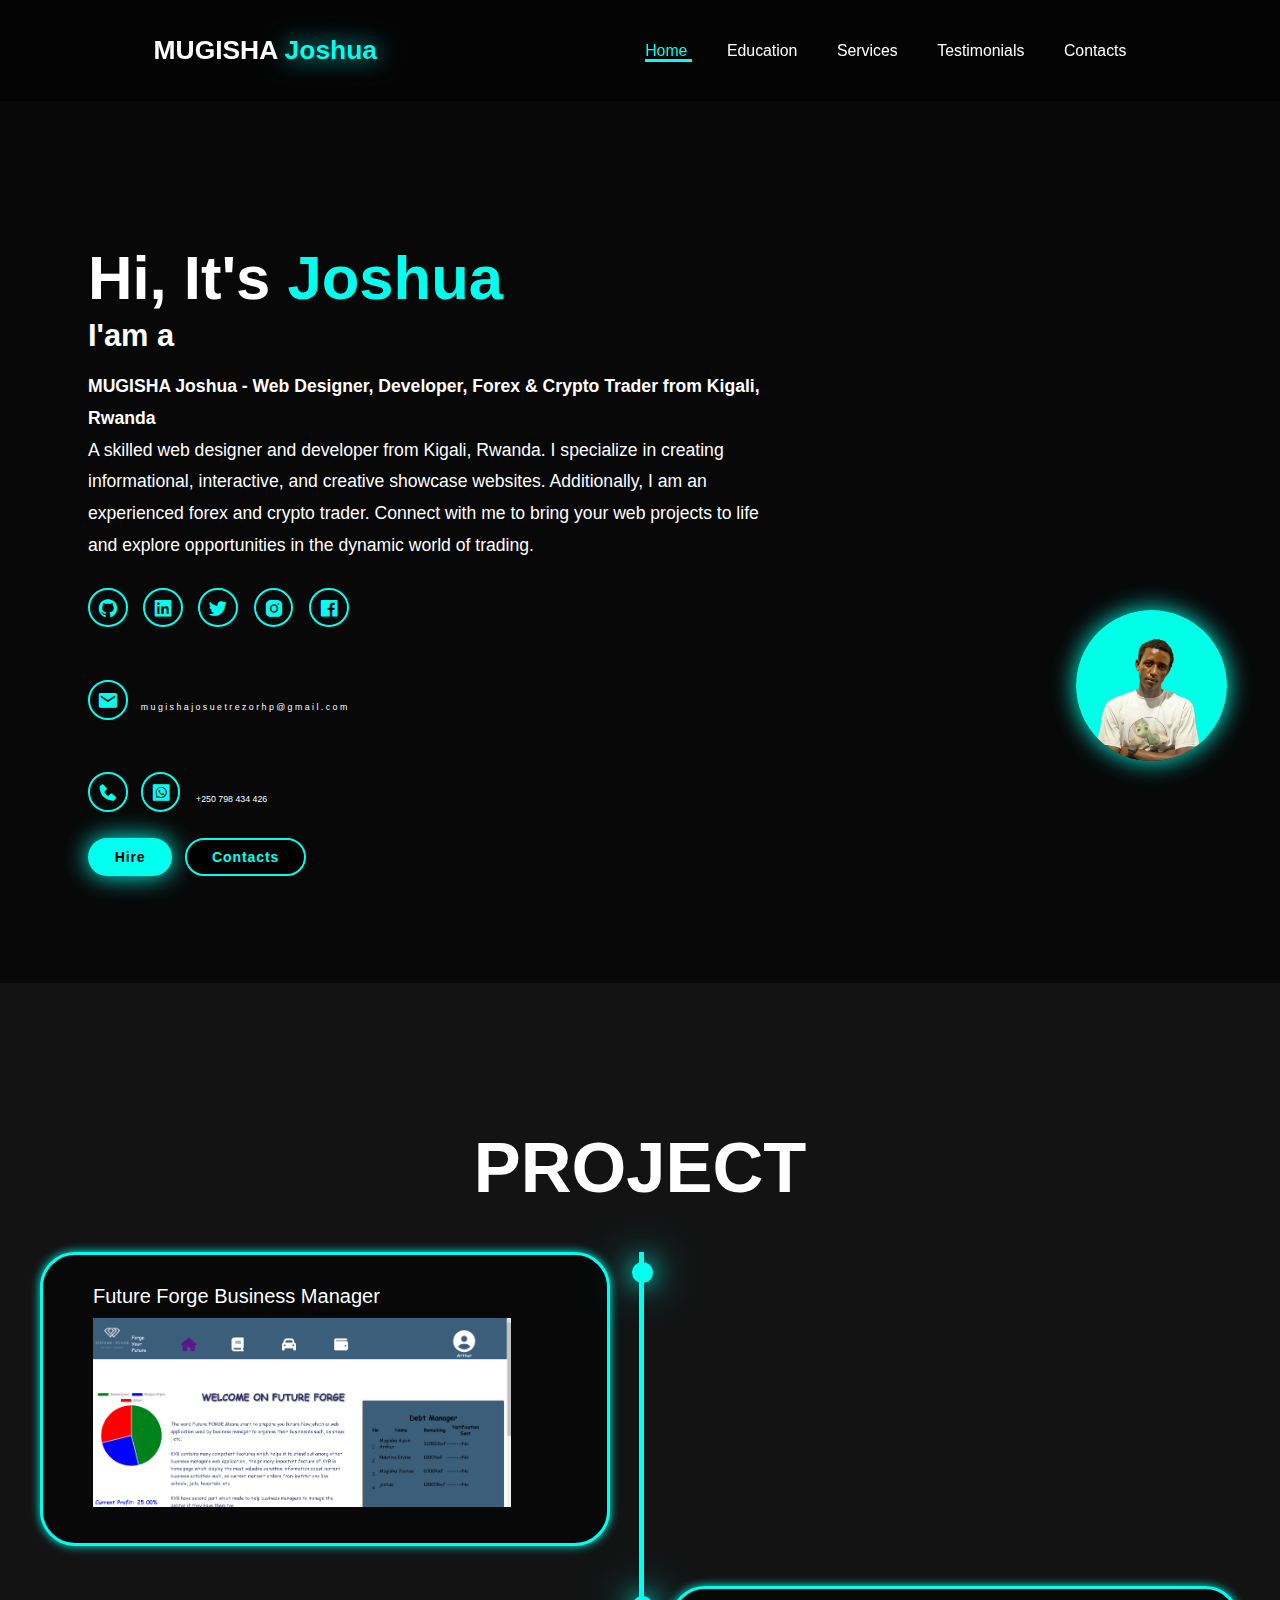
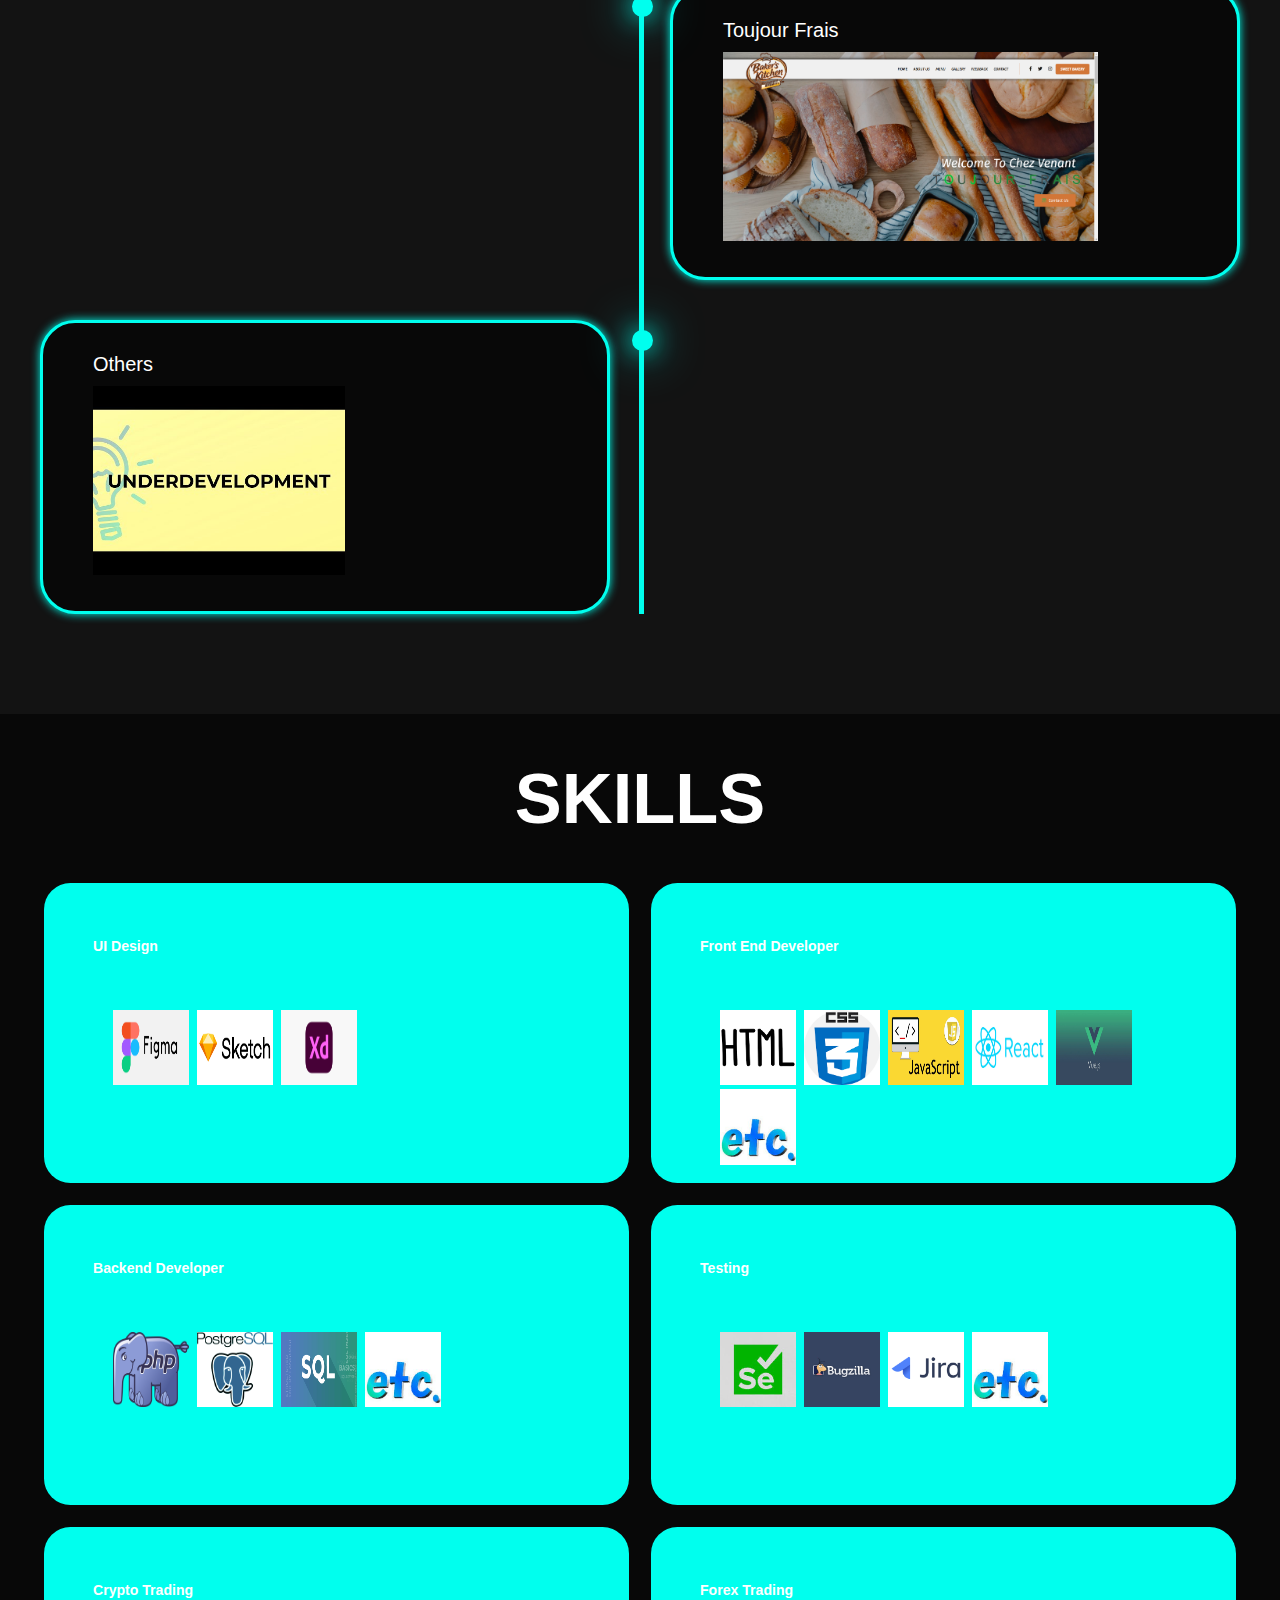
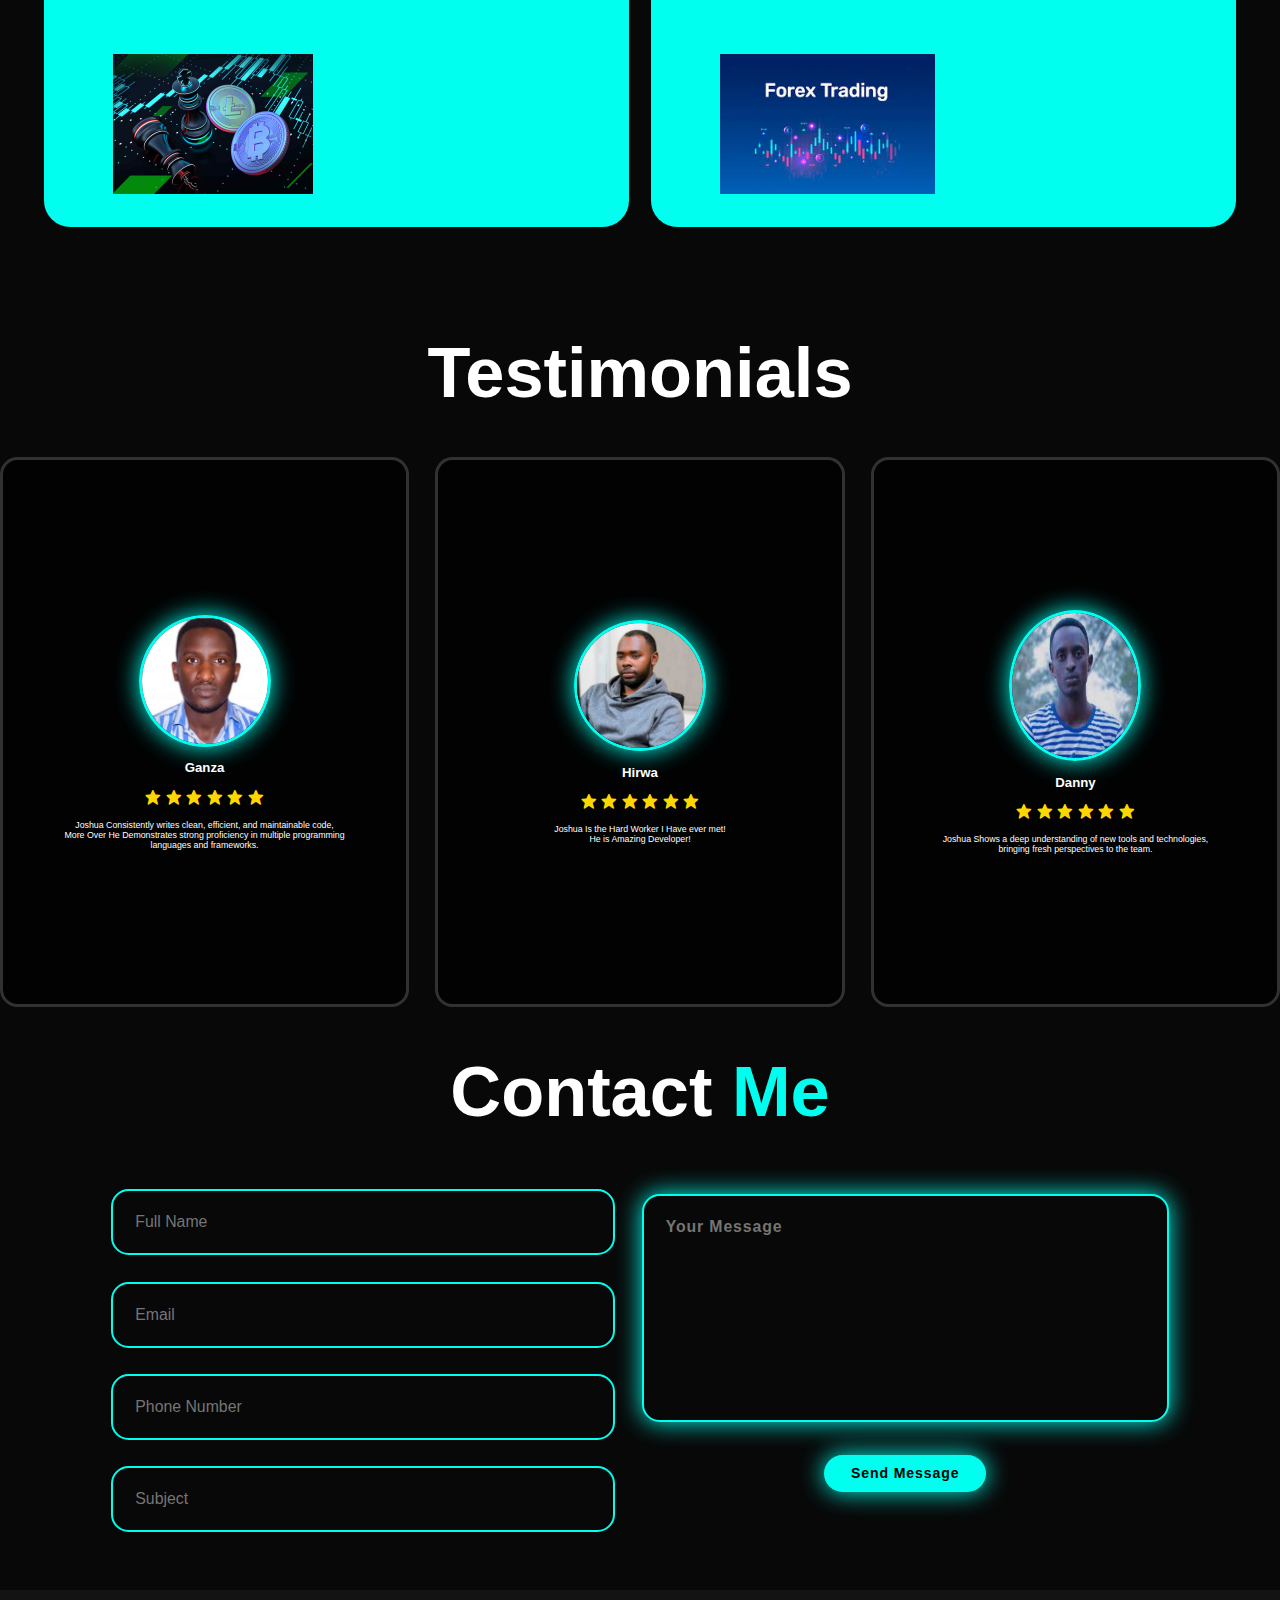
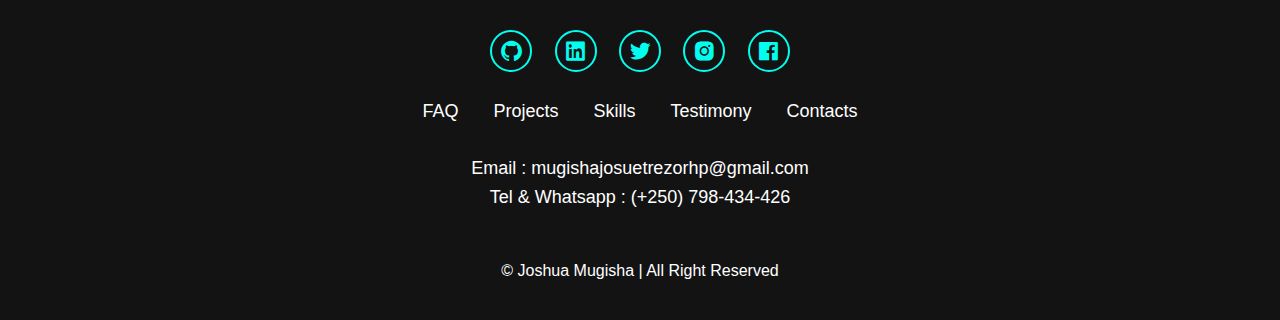
==== index.html @ e156c344 "i have made it to be searched by SEO first" ====
<!DOCTYPE html>
<html lang="en">
  <head>
    <meta charset="UTF-8">
    <meta name="viewport" content="width=device-width, initial-scale=1.0">
    <meta name="description" content="Portfolio of Mugisha Joshua, a web developer specializing in creating dynamic and beautiful web pages.">
    <meta name="keywords" content="Mugisha Joshua, web developer, portfolio, developer portfolio">
    <meta name="author" content="Mugisha Joshua">
    <title>MUGISHA Joshua</title>
    <link rel="icon" type="image/png" href="assets/img/fav.png">
    <link rel="stylesheet" href="assets/css/style.css" />
    <link
      href="https://unpkg.com/boxicons@2.1.4/css/boxicons.min.css"
      rel="stylesheet"
    />
  </head>
  <body>
    <header class="header">
      <a href="#home" class="logo">
        MUGISHA
        <span>Joshua</span>

        
      </a>

      <nav class="navbar">
        <a href="#home" class="active"> Home </a>
        <a href="#education"> Education </a>
        <a href="#services"> Services </a>
        <a href="#testimonials"> Testimonials </a>
        <a href="#contacts"> Contacts </a>
        
      </nav>
      <i class="bx bx-menu" id="menu-icon"></i>
    </header>

    <section class="home" id="home">
      <div class="home-content">
        <h1>Hi, It's <span>Joshua</span></h1>
        <h3 class="text-animation">I'am a <span></span></h3>
        <p>
         <b>MUGISHA Joshua - Web Designer, Developer, Forex & Crypto Trader from Kigali, Rwanda</b> <br>

A skilled web designer and developer from Kigali, Rwanda. I specialize in creating informational, interactive, and creative showcase websites. Additionally, I am an experienced forex and crypto trader. Connect with me to bring your web projects to life and explore opportunities in the dynamic world of trading.
        </p>

        <div class="social-icons">
          <a href="https://github.com/mugishajosue3" target="_blank"><i class='bx bxl-github' ></i></a>
          <a href="https://www.linkedin.com/in/mugisha-joshua-1b2808285/" target="_blank"><i class='bx bxl-linkedin-square' ></i></a>
          <a href="https://twitter.com/MuJoshuaMJ" target="_blank"><i class='bx bxl-twitter'></i></a>
          <a href="https://www.instagram.com/mugishajoshua63/" target="_blank"><i class='bx bxl-instagram-alt'></i></a>
          <a href="https://web.facebook.com/mugisha.josuetrezor/" target="_blank"><i class="bx bxl-facebook-square"></i></a><br>
          <a href="#"><i class='bx bxs-envelope' ></i></a>m u g i s h a j o s u e t r e z o r h p @ g m a i l . c o m   <br>
          <a href="#"><i class='bx bxs-phone'></i></a><a href="#"><i class='bx bxl-whatsapp-square' ></i></a> +250 798 434 426


        </div>

        <div class="btn-group">
          <a href="#" class="btn"> Hire </a>
          <a href="#contact" class="btn">Contacts</a>
        </div>
      </div>

      <div class="home-img" >
        <img src="assets/img/1.jpg" alt="" id="pic" />
      </div>
    </section>

    <section class="education" id="education">
      <h2 class="heading">PROJECT</h2>
      <div class="timeline-items">
        <div class="timeline-item">
          <div class="timeline-dot"></div>
          <div class="timeline-content">
            <h3>Future Forge Business Manager</h3>
            <p>
              <img src="assets/img/project.png" alt="my project" style="height: 5cm; width: auto;" class="proje">
            </p>
          </div>
        </div>

        <div class="timeline-item">
          <div class="timeline-dot"></div>
          <div class="timeline-content">
            <h3>Toujour Frais</h3>
            <p>
              <img src="assets/img/touj.png" alt="frais"  style="height: 5cm; width: auto;" class="proje">
            </p>
          </div>
        </div>
        <div class="timeline-item">
          <div class="timeline-dot"></div>
          <div class="timeline-content">
            <h3>Others</h3>
            <p>
              <img src="assets/img/dvpt.jpg" alt="others"  style="height: 5cm; width: auto;">
            </p>
          </div>
        </div>
      </div>
    </section>

    <section class="sevices" id="services">
      <h2 class="heading">SKILLS</h2>

      <div class="services-container">
        <div class="service-box">
          <div class="service-info">
            <h4>UI Design</h4>
            <p>
              <div class="login-box">
      <form>
        <a href="#">
          <span></span>
          <span></span>
          <span></span>
          <span></span>
          <img src="assets/img/figma.png" style="width: 2cm; height: 2cm;" >
          <img src="assets/img/sketch.jpg" style="width: 2cm; height: 2cm;" >
          <img src="assets/img/xd.png" style="width: 2cm; height: 2cm;" >
        </a>
      </form>
    </div>
            </p>
          </div>
        </div>
        <div class="service-box">
          <div class="service-info">
            <h4>Front End Developer</h4>
            <p>
              <div class="login-box">
      <form>
        <a href="#">
          <span></span>
          <span></span>
          <span></span>
          <span></span>
          <div class="frontend">
          <img src="assets/img/html2.png" style="width: 2cm; height: 2cm;" >
          <img src="assets/img/css.png" style="width: 2cm; height: 2cm;" >
          <img src="assets/img/js.webp" style="width: 2cm; height: 2cm;" >
          <img src="assets/img/ReactJS.jpg" style="width: 2cm; height: 2cm;" >
          <img src="assets/img/vue.jpg" style="width: 2cm; height: 2cm;" >
          <img src="assets/img/etc.jpg" style="width: 2cm; height: 2cm;" >
        </div>
        </a>
      </form>
    </div>
            </p>
          </div>
        </div>

        <div class="service-box">
          <div class="service-info">
            <h4>Backend Developer</h4>
            <p>
              
              <div class="login-box">
      <form>
        <a href="#">
          <span></span>
          <span></span>
          <span></span>
          <span></span>
          <img src="assets/img/php.png" style="width: 2cm; height: 2cm;" >
          <img src="assets/img/post.png" style="width: 2cm; height: 2cm;" >
          <img src="assets/img/SQL.png" style="width: 2cm; height: 2cm;" >
          <img src="assets/img/etc.jpg" style="width: 2cm; height: 2cm;" >
        </a>
      </form>
    </div>

            </p>
          </div>
        </div>

        <div class="service-box">
          <div class="service-info">
            <h4>Testing</h4>
            <p>
              
              <div class="login-box">
      <form>
        <a href="#">
          <span></span>
          <span></span>
          <span></span>
          <span></span>
          <img src="assets/img/sel.jpg" style="width: 2cm; height: 2cm;" >
          <img src="assets/img/bug.png" style="width: 2cm; height: 2cm;" >
          <img src="assets/img/jira.png" style="width: 2cm; height: 2cm;" >
          <img src="assets/img/etc.jpg" style="width: 2cm; height: 2cm;" >
        </a>
      </form>
    </div>
              
            </p>
          </div>
        </div>
        <div class="service-box">
          <div class="service-info">
            <h4>Crypto Trading </h4>
            <p>
              <div class="login-box">
      <form>
        <a href="#">
          <span></span>
          <span></span>
          <span></span>
          <span></span>
          <img src="assets/img/bitcoin.jpg" style="width: auto; height: 3.7cm;" >
        </a>
      </form>
    </div>
            </p>
          </div>
        </div>

        <div class="service-box">
          <div class="service-info">
            <h4>Forex Trading</h4>
            <p>
              
              <div class="login-box">
      <form>
        <a href="#">
          <span></span>
          <span></span>
          <span></span>
          <span></span>
          <img src="assets/img/fx.jpg" style="width: auto; height: 3.7cm;" >
        </a>
      </form>
    </div>

            </p>
          </div>
        </div>
      </div>
    </section>

    <section class="testimonials" id="testimonials">
      <div class="testimonials-box">
        <h2 class="heading">Testimonials</h2>

        <div class="wrapper">
          <div class="testimonial-item">
            <img src="assets/img/ganza.png" alt="" />
            <h2>Ganza</h2>
            <div class="rating">
              <i class="bx bxs-star" id="star"></i>
              <i class="bx bxs-star" id="star"></i>
              <i class="bx bxs-star" id="star"></i>
              <i class="bx bxs-star" id="star"></i>
              <i class="bx bxs-star" id="star"></i>
              <i class="bx bxs-star" id="star"></i>
            </div>
            <p>
              Joshua Consistently writes clean, efficient, and maintainable code, <br>
              More Over He Demonstrates strong proficiency in multiple programming languages and frameworks.
            </p>
          </div>

          <div class="testimonial-item">
            <img src="assets/img/hirwa.png" alt="" />
            <h2>Hirwa</h2>
            <div class="rating">
              <i class="bx bxs-star" id="star"></i>
              <i class="bx bxs-star" id="star"></i>
              <i class="bx bxs-star" id="star"></i>
              <i class="bx bxs-star" id="star"></i>
              <i class="bx bxs-star" id="star"></i>
              <i class="bx bxs-star" id="star"></i>
            </div>
            <p>
              Joshua Is the Hard Worker I Have ever met!
              <br>
              He is Amazing Developer!
            </p>
          </div>

          <div class="testimonial-item">
            <img src="assets/img/danny.png" alt="" style="height: 4cm;" />
            <h2>Danny</h2>
            <div class="rating">
              <i class="bx bxs-star" id="star"></i>
              <i class="bx bxs-star" id="star"></i>
              <i class="bx bxs-star" id="star"></i>
              <i class="bx bxs-star" id="star"></i>
              <i class="bx bxs-star" id="star"></i>
              <i class="bx bxs-star" id="star"></i>
            </div>
            <p>
              Joshua Shows a deep understanding of new tools and technologies, bringing fresh perspectives to the team.
            </p>
          </div>
        </div>
      </div>
    </section>

    <section class="contact" id="contacts">
      <h2 class="heading">Contact <span>Me</span></h2>

      <form action="">
        <div class="input-group">
          <div class="input-box">
            <input type="text" placeholder="Full Name" />
            <input type="email" placeholder="Email" />
            </div>
            <div class="input-box">
              <input type="number" placeholder="Phone Number" />
              <input type="text" placeholder="Subject" />
              </div>
            </div>

            <div class="input-group-2">
              <textarea
                name=""
                id=""
                cols="30"
                rows="10"
                placeholder="Your Message"
                class="btn"
              ></textarea>
              <input type="submit" value="Send Message" class="btn" />
            </div>
          </div>
        </div>
      </form>
    </section>

    <footer class="footer">
      <div class="social">
<a href="https://github.com/mugishajosue3" target="_blank"><i class='bx bxl-github' ></i></a>
          <a href="https://www.linkedin.com/in/mugisha-joshua-1b2808285/" target="_blank"><i class='bx bxl-linkedin-square' ></i></a>
          <a href="https://twitter.com/MuJoshuaMJ" target="_blank"><i class='bx bxl-twitter'></i></a>
          <a href="https://www.instagram.com/mugishajoshua63/" target="_blank"><i class='bx bxl-instagram-alt'></i></a>
          <a href="https://web.facebook.com/mugisha.josuetrezor/" target="_blank"><i class="bx bxl-facebook-square"></i></a>
      </div>

      <ul class="list">
        <li>
          <a href="#home">FAQ</a>
        </li>

        <li>
          <a href="#education">Projects</a>
        </li>

        <li>
          <a href="#services">Skills</a>
        </li>

        <li>
          <a href="#testimonials">Testimony</a>
        </li>

        <li>
          <a href="#contacts">Contacts</a>
        </li><br><br>
        Email : mugishajosuetrezorhp@gmail.com <br>   
        Tel & Whatsapp : (+250) 798-434-426
      </ul>
      <p class="copyright">© Joshua Mugisha | All Right Reserved</p>
    </footer>

    <script src="assets/js/script.js"></script>
    <script src="assets/img/https://unpkg.com/boxicons@2.1.4/dist/boxicons.js"></script>
  </body>
</html>
---- assets/css/style.css ----
* {
  margin: 0;
  padding: 0;
  box-sizing: border-box;
  text-decoration: none;
  border: none;
  outline: none;
  scroll-behavior: smooth;
  font-family: "poppins", sans-serif;
}
:root {
  --bg-color: #080808;
  --second-bg-color: #131313;
  --text-color: white;
  --main-color: #00ffee;
}

html {
  font-size: 60%;
  overflow-x: hidden;
}
body {
  background: var(--bg-color);
  color: var(--text-color);
}
.header {
  position: fixed;
  top: 0;
  left: 0;
  width: 100%;
  padding: 4rem 12% 4rem;
  background: rgba(0, 0, 0, 0.5); /* Semi-transparent black */
    backdrop-filter: blur(100px); /* Apply blur effect */

  display: flex;
  justify-content: space-between;
  align-items: center;
  z-index: 5;
}
.logo {
  font-size: 3rem;
  color: var(--text-color);
  font-weight: 800;
  cursor: pointer;
  transition: 0.3s ease;
}
.logo:hover {
  transform: scale(1.1);
}
.logo span {
  text-shadow: 0 0 25px var(--main-color);
}
.navbar a {
  font-size: 1.8rem;
  color: var(--text-color);
  margin-left: 4rem;
  font-weight: 500;
  transition: 0.3s ease;
  border-bottom: 3px solid transparent;
}
.navbar a:hover,
.navbar a.active {
  color: var(--main-color);
  border-bottom: 3px solid var(--main-color);
}
#menu-icon {
    font-size: 3.6rem;
  color: var(--main-color);
  display: none;
}
.section {
  min-height: 100vh;
  padding: 10rem 12% 10rem;
}
.home {
  display: flex;
  align-items: center;
  justify-content: space-between; /* Adjust horizontal alignment */
  gap: 15rem;
  height: 26cm;
}

.home-content {
  display: flex;
  flex-direction: column;
  align-items: baseline;
  text-align: left;
  justify-content: center;
  margin-top: 3rem;
  margin-left: 10rem;
  margin-top: 3rem;
}
span {
  color: var(--main-color);
}
.logo span {
  color: var(--main-color);
}
.home-content h3 {
  margin-bottom: 2rem;
  margin-top: 1rem;
  font-size: 3.5rem;
}
.home-content h1 {
  font-size: 7rem;
  font-weight: 700;
  margin-top: 13rem;
  line-height: 1;
}
.home-img {
  border-radius: 70%;
  margin-top: 3rem; /* Add margin to the top */
  margin-right: 6rem;
}
.home-img img {
  position: relative;
  top: 3rem;
  width: 32vw;
  border-radius: 50%;
  box-shadow: 0 0 25px var(--main-color);
  cursor: pointer;
  transition: 0.4s ease-in-out;
}
.home-img img:hover {
  box-shadow: 0 0 25px var(--main-color), 0 0 50px var(--main-color),
    0 0 100px var(--main-color);
}
.home-content p {
  font-size: 2rem;
  font-weight: 500;
  line-height: 1.8;
  max-width: 1000px;
}
.social-icons a {
  display: inline-flex;
  justify-content: center;
  align-items: center;
  width: 4.5rem;
  height: 4.5rem;
  background: transparent;
  border: 2px solid var(--main-color);
  font-size: 2.5rem;
  border-radius: 50%;
  color: var(--main-color);
  margin: 3rem 1.5rem 3rem 0;
  transition: 0.3s ease-in-out;
}
.social-icons a:hover {
  color: var(--text-color);
  transform: scale(1.3) translateY(-5px);
  box-shadow: 0 0 25px var(--main-color);
  background-color: var(--main-color);
}
.btn {
  display: inline-block;
  padding: 1rem 2.8rem;
  background: var(--main-color);
  box-shadow: 0 0 25px var(--main-color);
  border-radius: 4rem;
  font-size: 1.6rem;
  color: black;
  border: 2px solid transparent;
  letter-spacing: 0.1rem;
  font-weight: 600;
  transition: 0.3s ease-in-out;
  cursor: pointer;
}
.btn:hover {
  transform: scale(1.05);
  box-shadow: 0 0 50px var(--main-color);
}
.btn-group {
  display: flex;
  align-items: center;
  gap: 1.5rem;
}
.btn-group a:nth-of-type(2) {
  background-color: black;
  color: var(--main-color);
  border: 2px solid var(--main-color);
  box-shadow: 0 0 25px transparent;
}
.btn-group a:nth-of-type(2):hover {
  box-shadow: 0 0 25px var(--main-color);
  background-color: var(--main-color);
  color: black;
}
.text-animation span {
  position: relative;
}
.text-animation span::before {
  content: "Web Developer";
  color: var(--main-color);
  animation: words 20s infinite;
}
.text-animation span::after {
  content: "";
  background-color: var(--bg-color);
  position: absolute;
  width: calc(100% + 8px);
  height: 100%;
  border-left: 3px solid var(--bg-color);
  right: -8px;
  animation: cursor 0.6s infinite, typing 20s steps(14) infinite;
}
@keyframes cursor {
  to {
    border-left: 2px solid var(--main-color);
  }
}
@keyframes words {
  0%,
  20% {
    content: "Frontend Developer";
  }
  21%,
  40% {
    content: "Web Developer";
  }
  41%,
  60% {
    container-name: "UI / UX Designer";
  }
  41%,
  80% {
    content: "Software Tester";
  }
  41%,
  100% {
    content: "Crypto Trader And Investor";
  }
  61%,
  120% {
    content: "Forex Trader";
  }
}
@keyframes typing {
  10%,
  15%,
  30%,
  35%,
  50%,
  55%,
  70%,
  75%,
  90%,
  95% {
    width: 0;
  }
  5%,
  20%,
  25%,
  40%,
  45%,
  60%,
  65%,
  80%,
  85% {
    width: calc(100% + 8px);
  }
}
.heading {
  font-size: 8rem;
  text-align: center;
  margin: 5rem 0;
}
.education {
  padding: 100px 15px;
  background: var(--second-bg-color);
}
.education h2 {
  margin-bottom: 5rem;
}
.timeline-items {
  max-width: 1200px;
  margin: auto;
  display: flex;
  flex-wrap: wrap;
  position: relative;
}
.timeline-items::before {
  content: "";
  position: absolute;
  width: 5px;
  height: 100%;
  background-color: var(--main-color);
  left: calc(50% - 1px);
}
.timeline-item {
  margin-bottom: 40px;
  width: 100%;
  position: relative;
}
.timeline-item:last-child {
  margin-bottom: 0;
}
.timeline-item:nth-child(odd) {
  padding-right: calc(50% + 30px);
  text-align: left; /* Align content to the right for odd numbered items */
}

.timeline-item:nth-child(even) {
  padding-left: calc(50% + 30px);
  text-align: left; /* Align content to the left for even numbered items */
}

.timeline-dot {
  height: 21px;
  width: 21px;
  background-color: var(--main-color);
  box-shadow: 0 0 25px var(--main-color), 0 0 50px var(--main-color);
  position: absolute;
  left: calc(50% - 8px);
  border-radius: 50%;
  top: 10px;
}
.timeline-date {
  font-size: 20px;
  font-weight: 800;
  color: white;
  margin: 6ox 0 15px;
}
.timeline-content {
  background-color: var(--bg-color);
  border: 3px solid var(--main-color);
  padding: 30px 50px;
  border-radius: 4rem;
  box-shadow: 0 0 10px var(--main-color);
  cursor: pointer;
  transition: 0.3s ease-in-out;
}
.timeline-content:hover {
  transform: scale(1.05);
  box-shadow: 0 0 25px var(--main-color);
}
.timeline-content h3 {
  font-size: 20px;
  color: white;
  margin: 0 0 10px;
  font-weight: 500;
}
.timeline-content p {
  color: white;
  font-size: 16px;
  font-weight: 300;
  line-height: 22px;
}

::-webkit-scrollbar {
  width: 15px;
}
::-webkit-scrollbar-thumb {
  background-color: var(--main-color);
}
::-webkit-scrollbar-track {
  background-color: var(--bg-color);
  width: 50px;
}
.services {
  background: var(--bg-color);
  color: black;
}
.services h2 {
  margin-bottom: 5rem;
  color: black;
}
.services-container {
  display: grid;
  grid-template-columns: repeat(2, 1fr);
  align-items: center;
  gap: 2.5rem;
}
.service-box {
  background-color: var(--main-color);
  height: 300px;
  border-radius: 3rem;
  border: 5px solid transparent;
  cursor: pointer;
  transition: 0.4s ease-in-out;
}
.service-box:hover {
  background: white;
  color: black;
  border: 5px solid var(--main-color);
  transform: scale(1.03);
}
.service-box .service-info {
  display: flex;
  flex-direction: column;
  text-align: left;
  max-height: 200px;
  justify-content: left;
  align-items: baseline;
  padding: 5rem 5rem;
}
.service-info h4 {
  font-size: 1.6rem;
  font-weight: 800;
  line-height: 2;
}
.service-info p {
  font-size: 1.6rem;
  font-weight: 600;
  max-height: 1.7;
  margin: auto;
}
.testimonials {
  background-size: cover;
  display: flex;
  align-items: center;
  justify-content: center;
  flex-direction: column;
}
.testimonials .heading {
  margin-bottom: 5rem;
}
.testimonials-box img {
  width: 15rem;
  border-radius: 50%;
  border: 3px solid var(--main-color);
  box-shadow: 0 0 25px var(--main-color);
}
.wrapper {
  display: grid;
  grid-template-columns: repeat(3, 1fr);
  gap: 3rem;
}
.testimonial-item {
  min-height: 550px;
  max-width: 450px;
  background: rgba(0, 0, 0, 0.7);
  border: 3px solid rgba(238, 238, 238, 0.2);
  border-radius: 2rem;
  padding: 30px 60px;
  cursor: pointer;
  display: flex;
  flex-direction: column;
  align-items: center;
  justify-content: center;
  text-align: center;
  gap: 1.5rem;
  color: white;
  transition: 0.4s ease-in-out;
}
.testimonial-item:hover {
  border: 3px solid var(--main-color);
  transform: translateY(-10px) scale(1.03);
  box-shadow: 0 0 50px var(--main-color);
}
.timeline-item h2 {
  font-size: 1.3rem;
}
#star {
  color: gold;
  font-size: 2rem;
}
.contact {
  background-color: var(--bg-color);
}
.contact h2 {
  margin-bottom: 3rem;
  color: white;
}
.contact form {
  display: flex;
  justify-content: center;
  justify-content: center;
  gap: 3rem;
  margin: 5rem auto;
  text-align: center;
}
.contact form .input-box {
  display: flex;
  justify-content: center;
  flex-wrap: wrap;
}
.contact form .input-box input,
.contact form textarea {
  width: 100%;
  padding: 2.5rem;
  font-size: 1.8rem;
  color: var(--text-color);
  background-color: var(--bg-color);
  border-radius: 2rem;
  border: 2px solid var(--main-color);
  margin: 1.5rem 0;
  resize: none;
}
.contact form .btn {
  margin-top: 2rem;
}
.footer {
  position: relative;
  bottom: 0;
  width: 100%;
  padding: 40px 0;
  background-color: var(--second-bg-color);
}
.footer .social {
  text-align: center;
  padding-bottom: 25px;
  color: var(--main-color);
}
.footer .social a {
  font-size: 25px;
  color: var(--main-color);
  border: 2px solid var(--main-color);
  width: 42px;
  height: 42px;
  line-height: 42px;
  display: inline-block;
  text-align: center;
  border-radius: 50%;
  margin: 0 10px;
  transition: 0.3s ease-in-out;
}
.footer .social a:hover {
  transform: scale(1.2) translateY(-10px);
  background-color: var(--main-color);
  color: black;
  box-shadow: 0 0 25px var(--main-color);
}
.footer ul {
  margin-top: 0;
  padding: 0;
  font-size: 18px;
  line-height: 1.6;
  margin-bottom: 0;
  text-align: center;
}

.footer ul li a {
  color: white;
  border-bottom: 3px solid transparent;
  transition: 0.3s ease-in-out;
}
.footer ul li a:hover {
  border-bottom: 3px solid var(--main-color);
}
.footer ul li {
  display: inline-block;
}
.footer ul li {
  display: inline-block;
  padding: 0 15px;
}
.footer .copyright {
  margin-top: 50px;
  text-align: center;
  font-size: 16px;
  color: white;
}

@media (max-width: 1285px) {
  html {
    font-size: 55%;
  }
  #pic{
    margin-bottom: -6cm;
    width: 4cm;
    height: 4cm;
    margin-left: 4cm;
  }
  .services-container {
    padding-bottom: 7rem;
    grid-template-columns: repeat(2, 1fr);
    margin: 0 5rem;
  }
}
@media (max-width: 991px) {
  header {
    padding: 2rem 3%;
  }
  section {
    padding: 10rem 3% 2rem;
  }
  .timeline-item::before {
    left: 7px;
  }
  .timeline-item:nth-child(odd),
  .timeline-item:nth-child(even) {
    padding: 37px;
  }
  .timeline-dot {
    left: 0;
  }
  .services {
    padding-bottom: 7rem;
  }
  .testimonials .wrap {
    grid-template-columns: repeat(1, 1fr);
  }
  .contact form {
    flex-direction: column;
  }
  .footer {
    padding: 2rem 3%;
  }
  .proje{
    margin-left: -1.27cm;
    width: 2cm;
    border-radius: 0.2cm;
  }
  .frontend{
    display: flex;
    margin-left: -4cm;
  }
}
@media (max-width: 895px) {
  #menu-icon {
    display: block;
  }
  .navbar {
    position: relative;
    top: 100%;
    right: 0;
    width: 50%;
    padding: 1rem 3%;
    background: rgba(0, 0, 0, 0.8);
    backdrop-filter: blur(20px);
    border-bottom-left-radius: 2rem;
    border-left: 2px solid var(--main-color);
    border-bottom: 2px solid var(--main-color);
    display: none;
  }
  .navbar.active {
    display: block;
  }
  .navbar a {
    display: block;
    font-size: 2rem;
    margin: 3rem 0;
    color: white;
  }
  .home {
    flex-direction: column-reverse;
    margin: 5rem 4rem;
  }
  .home-content h3 {
    font-size: 2.6rem;
  }
  .home-content h1 {
    font-size: 8rem;
  }
  .home-content p {
    max-width: 600px;
    margin: 0 auto;
  }
  .home-img img {
    width: 56vw;
  }
  .services h2 {
    margin-bottom: 3rem;
  }
  .services-container {
    grid-template-columns: repeat(1, 1fr);
  }
}
.login-box form a {
        position: relative;
        display: inline-block;
        padding: 10px 20px;
        color: #b79726;
        font-size: 16px;
        text-decoration: none;
        text-transform: uppercase;
        overflow: hidden;
        transition: 0.5s;
        margin-top: 40px;
        letter-spacing: 4px;
      }

      .login-box a:hover {
        background: #f49803;
        color: #fff;
        border-radius: 5px;
        box-shadow: 0 0 5px #f4c803, 0 0 25px #bd9d0b, 0 0 50px #f4e403,
          0 0 100px #d5cf1e;
      }

      .login-box a span {
        position: absolute;
        display: block;
      }

      .login-box a span:nth-child(1) {
        top: 0;
        left: -100%;
        width: 100%;
        height: 2px;
        background: linear-gradient(90deg, transparent, #f4c003);
        animation: btn-anim1 1s linear infinite;
      }

      @keyframes btn-anim1 {
        0% {
          left: -100%;
        }
        50%,
        100% {
          left: 100%;
        }
      }

      .login-box a span:nth-child(2) {
        top: -100%;
        right: 0;
        width: 2px;
        height: 100%;
        background: linear-gradient(180deg, transparent, #f4bc03);
        animation: btn-anim2 1s linear infinite;
        animation-delay: 0.25s;
      }

      @keyframes btn-anim2 {
        0% {
          top: -100%;
        }
        50%,
        100% {
          top: 100%;
        }
      }

      .login-box a span:nth-child(3) {
        bottom: 0;
        right: -100%;
        width: 100%;
        height: 2px;
        background: linear-gradient(270deg, transparent, #f4dc03);
        animation: btn-anim3 1s linear infinite;
        animation-delay: 0.5s;
      }

      @keyframes btn-anim3 {
        0% {
          right: -100%;
        }
        50%,
        100% {
          right: 100%;
        }
      }

      .login-box a span:nth-child(4) {
        bottom: -100%;
        left: 0;
        width: 2px;
        height: 100%;
        background: linear-gradient(360deg, transparent, #f4b003);
        animation: btn-anim4 1s linear infinite;
        animation-delay: 0.75s;
      }
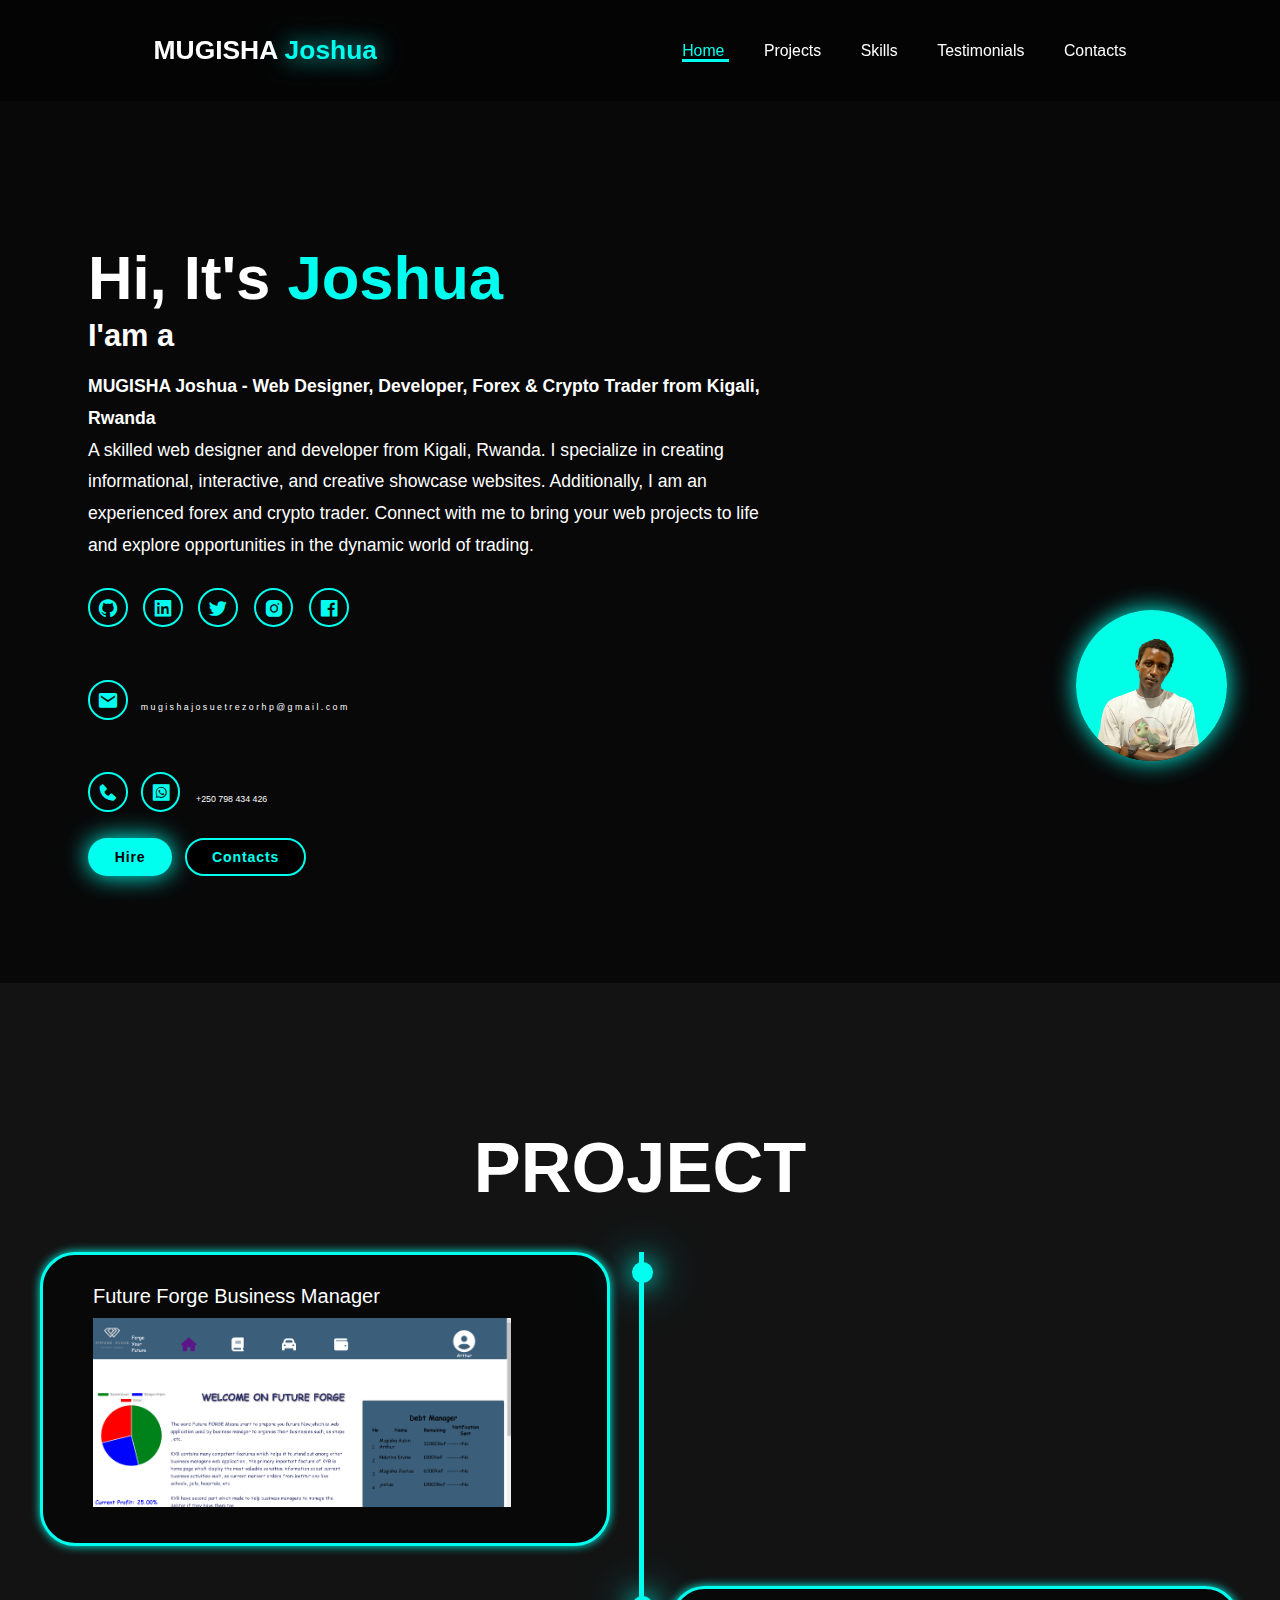
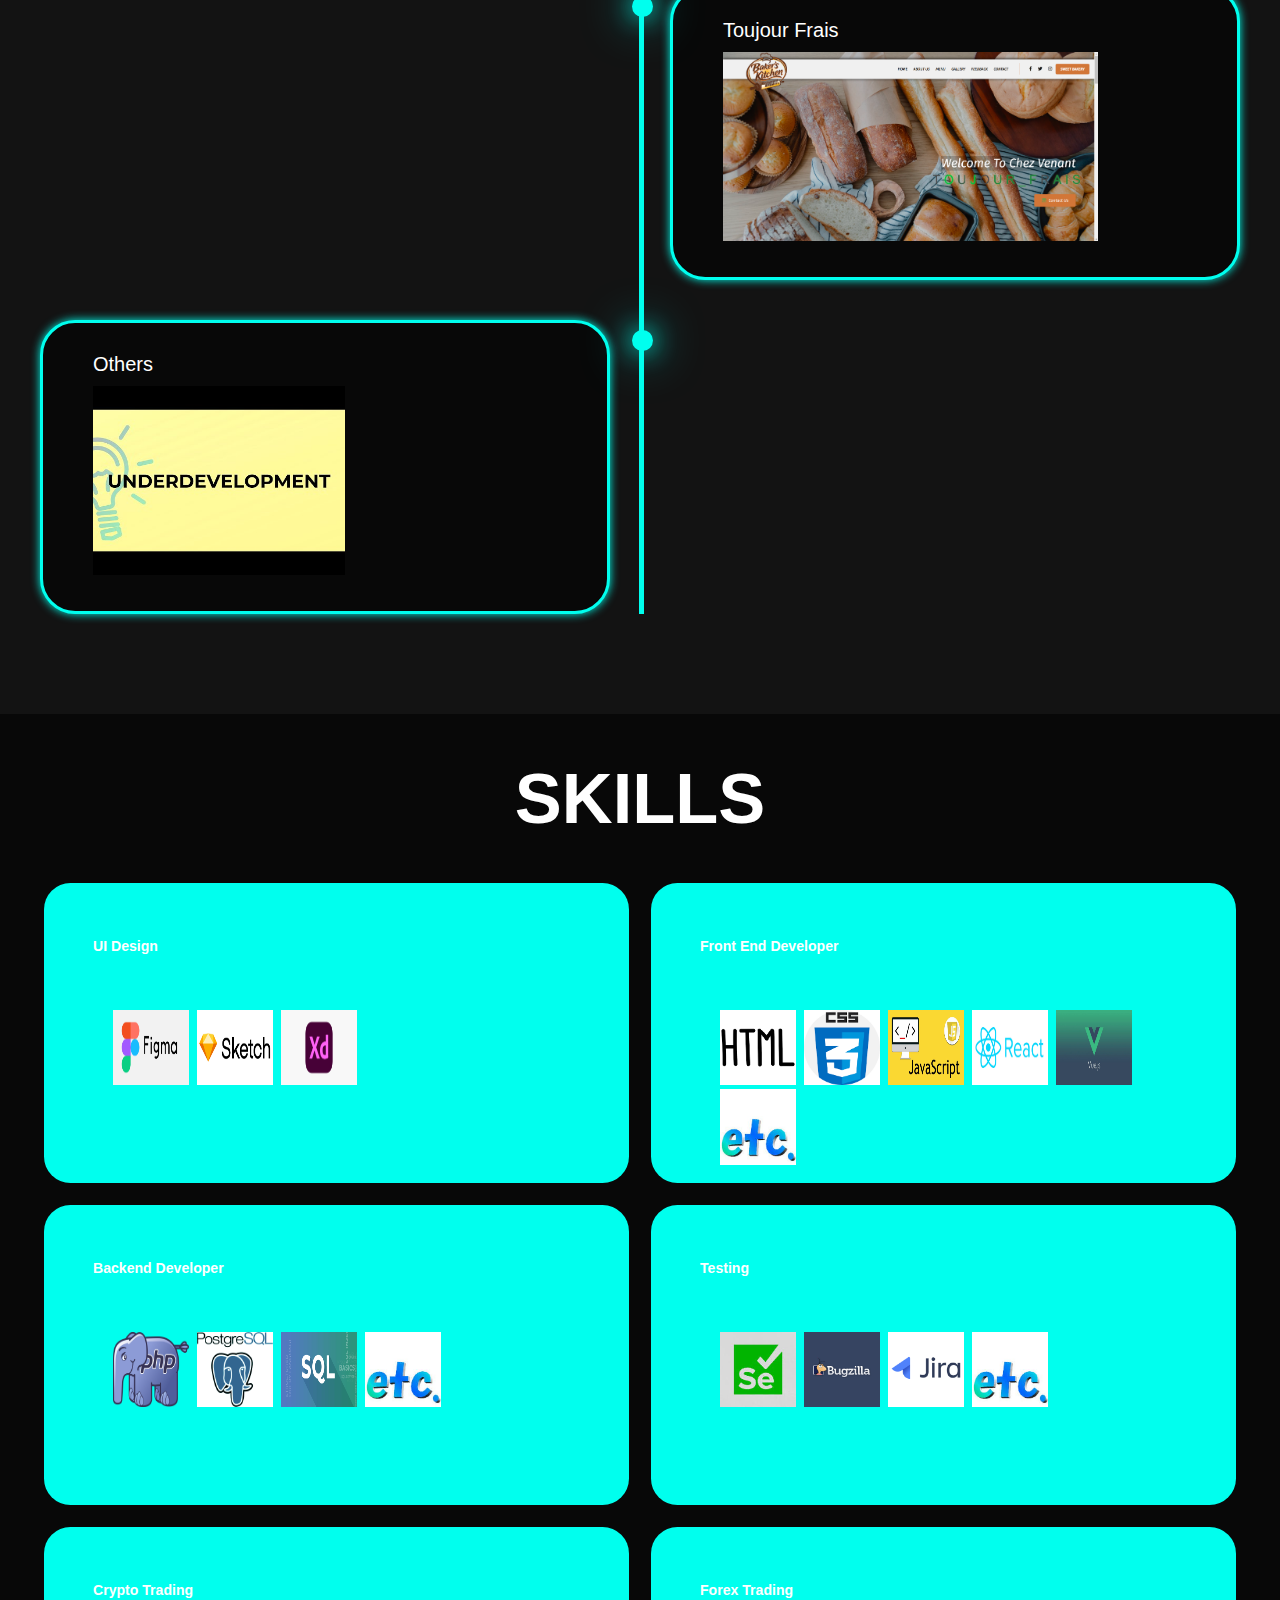
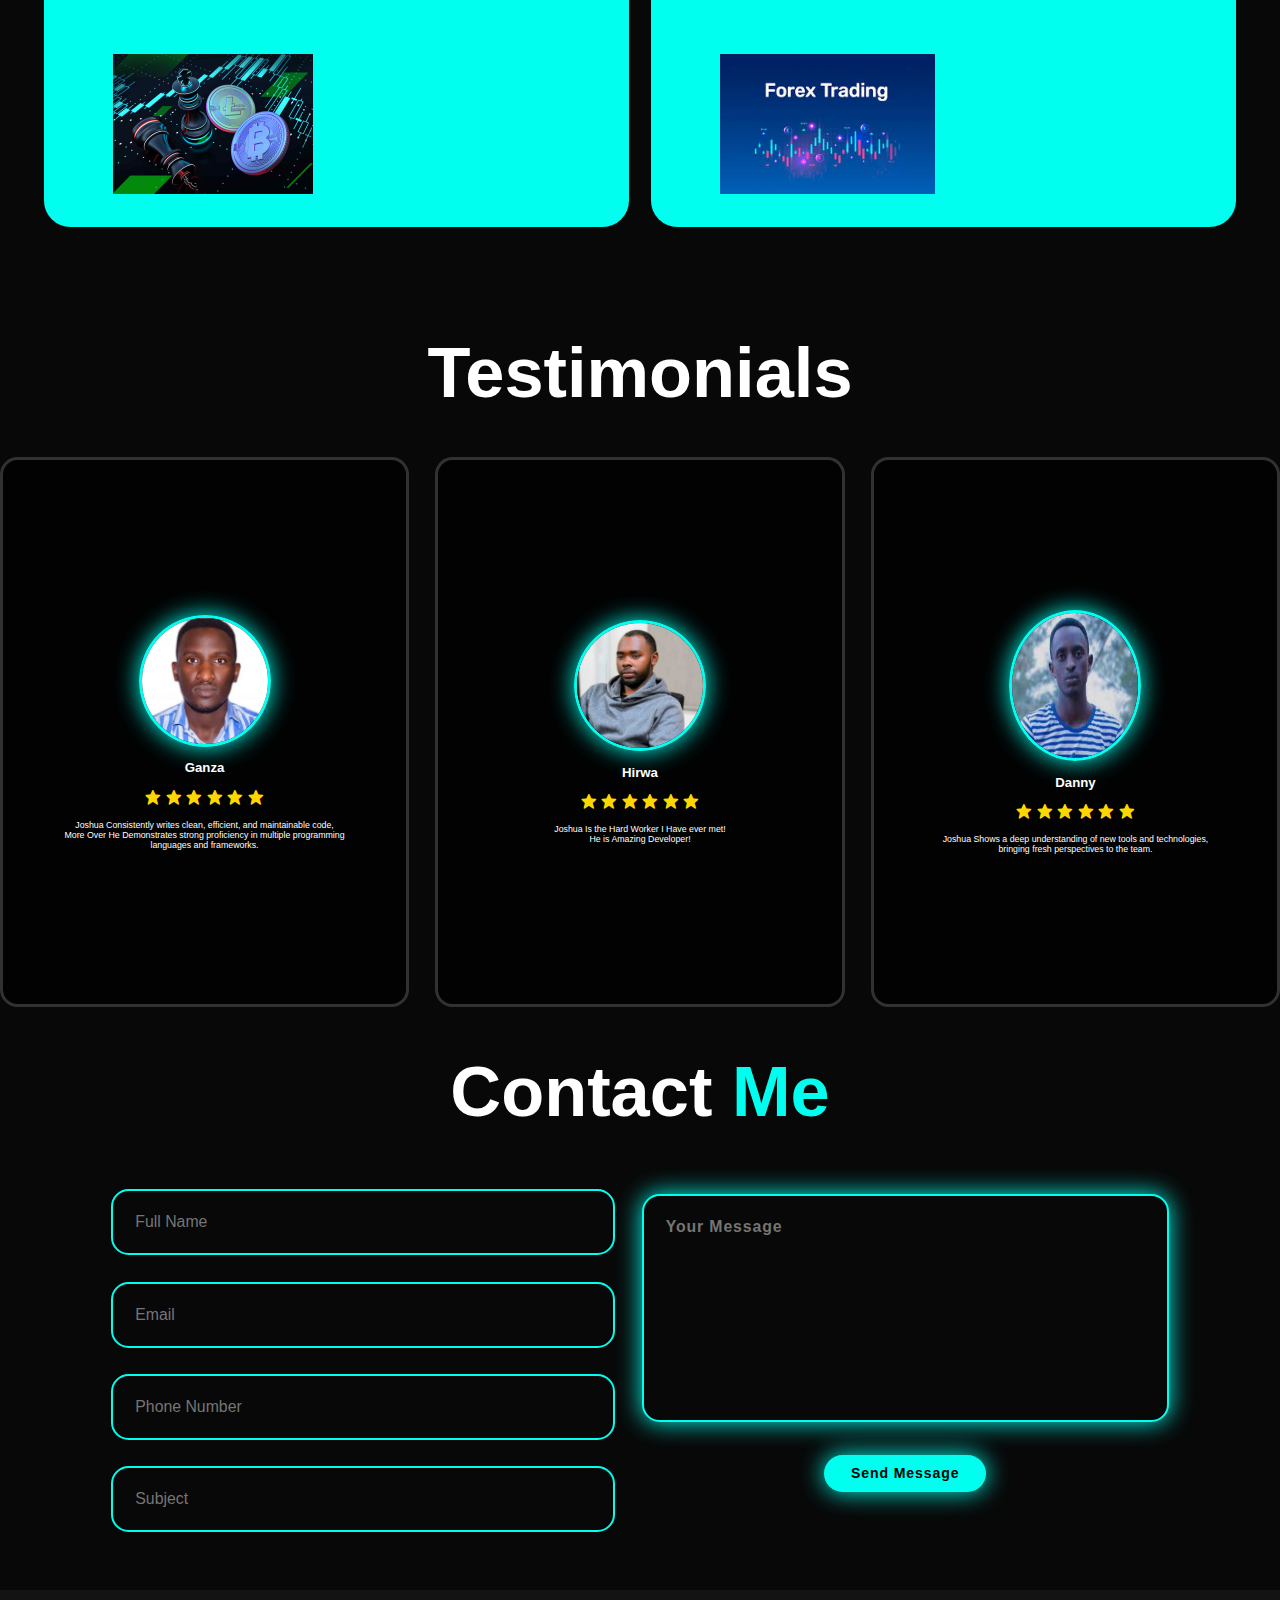
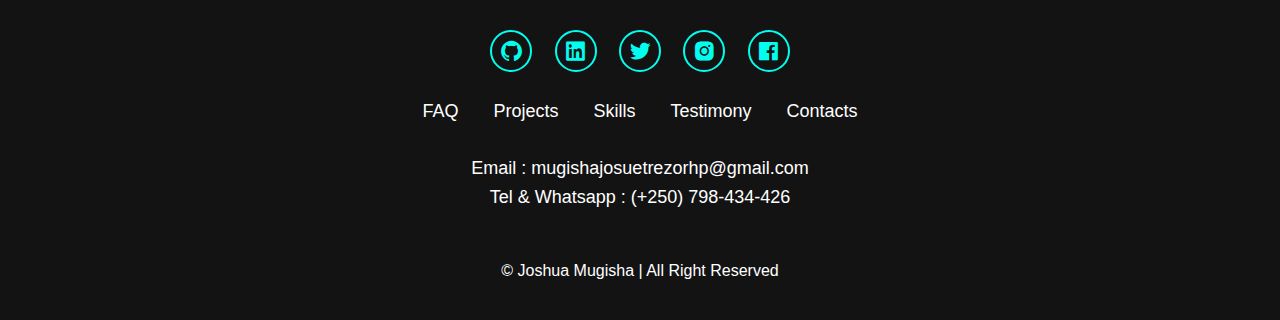
==== commit 196376fc: "i have changed the links" ====
--- a/index.html
+++ b/index.html
@@ -4,10 +4,10 @@
     <meta charset="UTF-8">
     <meta name="viewport" content="width=device-width, initial-scale=1.0">
     <meta name="description" content="Portfolio of Mugisha Joshua, a web developer specializing in creating dynamic and beautiful web pages.">
-    <meta name="keywords" content="Mugisha Joshua, web developer, portfolio, developer portfolio">
+    <meta name="keywords" content="Mugisha Joshua, Joshua developer, Mugisha Joshua Developer, Joshua developer, Best Developer in Rwanda">
     <meta name="author" content="Mugisha Joshua">
     <title>MUGISHA Joshua</title>
-    <link rel="icon" type="image/png" href="assets/img/fav.png">
+    <link rel="icon" type="image/png" href="assets/img/1.jpg" style="border-radius: 1cm;">
     <link rel="stylesheet" href="assets/css/style.css" />
     <link
       href="https://unpkg.com/boxicons@2.1.4/css/boxicons.min.css"
@@ -25,8 +25,8 @@
 
       <nav class="navbar">
         <a href="#home" class="active"> Home </a>
-        <a href="#education"> Education </a>
-        <a href="#services"> Services </a>
+        <a href="#education"> Projects </a>
+        <a href="#services"> Skills </a>
         <a href="#testimonials"> Testimonials </a>
         <a href="#contacts"> Contacts </a>
         
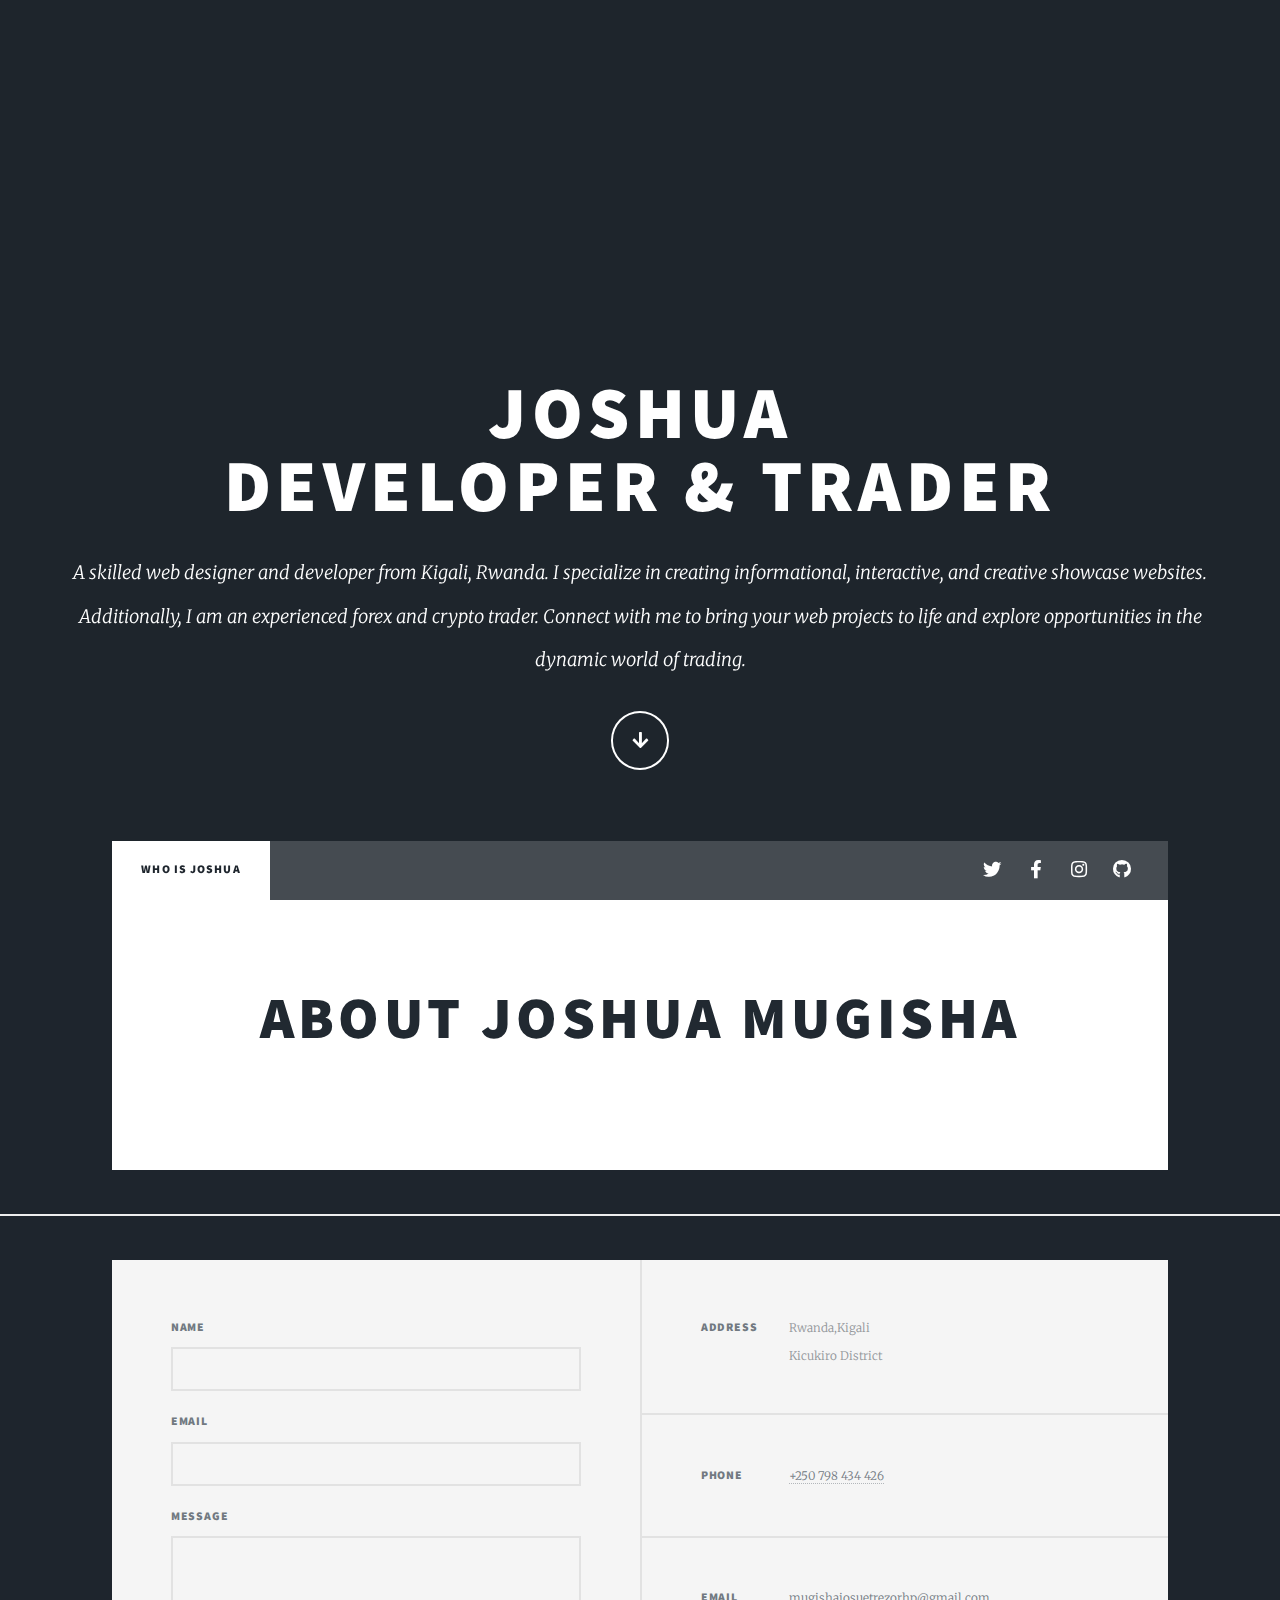
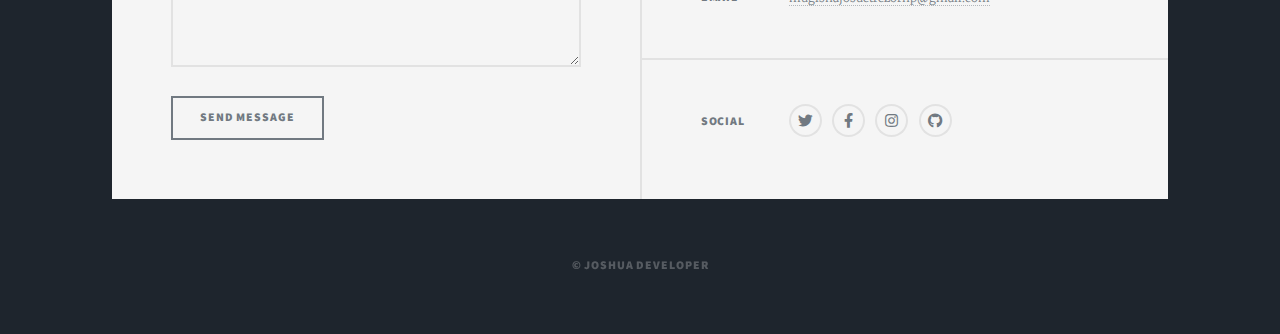
==== commit b2794dc8: "almost done" ====
--- a/index.html
+++ b/index.html
@@ -1,371 +1,150 @@
-<!DOCTYPE html>
-<html lang="en">
-  <head>
-    <meta charset="UTF-8">
-    <meta name="viewport" content="width=device-width, initial-scale=1.0">
-    <meta name="description" content="Portfolio of Mugisha Joshua, a web developer specializing in creating dynamic and beautiful web pages.">
-    <meta name="keywords" content="Mugisha Joshua, Joshua developer, Mugisha Joshua Developer, Joshua developer, Best Developer in Rwanda">
-    <meta name="author" content="Mugisha Joshua">
-    <title>MUGISHA Joshua</title>
-    <link rel="icon" type="image/png" href="assets/img/1.jpg" style="border-radius: 1cm;">
-    <link rel="stylesheet" href="assets/css/style.css" />
-    <link
-      href="https://unpkg.com/boxicons@2.1.4/css/boxicons.min.css"
-      rel="stylesheet"
-    />
-  </head>
-  <body>
-    <header class="header">
-      <a href="#home" class="logo">
-        MUGISHA
-        <span>Joshua</span>
+<!DOCTYPE HTML>
+<!--
+	coded by BAHATI Blaise a.k.a Billionaire
+-->
+<html>
+	<head>
+		<link rel="shortcut icon" type="JOSHUAICON" href="images/fav.png">
+		<title>Joshua Developer</title>
+		<meta charset="utf-8" />
+		<meta name="viewport" content="width=device-width, initial-scale=1, user-scalable=no" />
+		<link rel="stylesheet" href="assets/css/main.css" />
+		<noscript><link rel="stylesheet" href="assets/css/noscript.css" /></noscript>
+		<style>
+		.fullscreen {
+  position: fixed;
+  top: 0;
+  left: 0;
+  width: 100%;
+  height: 100%;
+  z-index: 9999;
+  display: none;
+  background: rgba(0,0,0,0.8);
+}
 
-        
-      </a>
+.fullscreen img {
+  position: absolute;
+  top: 50%;
+  left: 50%;
+  transform: translate(-50%, -50%);
+  max-width: 90%;
+  max-height: 90%;
+}
+	
+		</style>
+	</head>
+	<body class="is-preload">
 
-      <nav class="navbar">
-        <a href="#home" class="active"> Home </a>
-        <a href="#education"> Projects </a>
-        <a href="#services"> Skills </a>
-        <a href="#testimonials"> Testimonials </a>
-        <a href="#contacts"> Contacts </a>
-        
-      </nav>
-      <i class="bx bx-menu" id="menu-icon"></i>
-    </header>
+		<!-- Wrapper -->
+			<div id="wrapper" class="fade-in">
 
-    <section class="home" id="home">
-      <div class="home-content">
-        <h1>Hi, It's <span>Joshua</span></h1>
-        <h3 class="text-animation">I'am a <span></span></h3>
-        <p>
-         <b>MUGISHA Joshua - Web Designer, Developer, Forex & Crypto Trader from Kigali, Rwanda</b> <br>
+				<!-- Intro -->
+					<div id="intro">
+						<h1>JOSHUA<br />
+					           DEVELOPER & TRADER</h1>
+						<p>A skilled web designer and developer from Kigali, Rwanda. I specialize in creating informational, interactive, and creative showcase websites. Additionally, I am an experienced forex and crypto trader. Connect with me to bring your web projects to life and explore opportunities in the dynamic world of trading.</p>
+						<ul class="actions">
+							<li><a href="#header" class="button icon solid solo fa-arrow-down scrolly">Continue</a></li>
+						</ul>
+					</div>
 
-A skilled web designer and developer from Kigali, Rwanda. I specialize in creating informational, interactive, and creative showcase websites. Additionally, I am an experienced forex and crypto trader. Connect with me to bring your web projects to life and explore opportunities in the dynamic world of trading.
-        </p>
+				<!-- Header -->
+					<header id="header">
+						<a href="" class="logo">UP</a>
+					</header>
 
-        <div class="social-icons">
-          <a href="https://github.com/mugishajosue3" target="_blank"><i class='bx bxl-github' ></i></a>
-          <a href="https://www.linkedin.com/in/mugisha-joshua-1b2808285/" target="_blank"><i class='bx bxl-linkedin-square' ></i></a>
-          <a href="https://twitter.com/MuJoshuaMJ" target="_blank"><i class='bx bxl-twitter'></i></a>
-          <a href="https://www.instagram.com/mugishajoshua63/" target="_blank"><i class='bx bxl-instagram-alt'></i></a>
-          <a href="https://web.facebook.com/mugisha.josuetrezor/" target="_blank"><i class="bx bxl-facebook-square"></i></a><br>
-          <a href="#"><i class='bx bxs-envelope' ></i></a>m u g i s h a j o s u e t r e z o r h p @ g m a i l . c o m   <br>
-          <a href="#"><i class='bx bxs-phone'></i></a><a href="#"><i class='bx bxl-whatsapp-square' ></i></a> +250 798 434 426
+				<!-- Nav -->
+					<nav id="nav">
+						<ul class="links">
+							<li class="active"><a href="index.html">Who Is Joshua</a></li>
+						</ul>
+						<ul class="icons">
+							<li><a href="https://x.com/MuJoshuaMJ" class="icon brands fa-twitter"><span class="label">Twitter</span></a></li>
+							<li><a href="https://web.facebook.com/mugisha.josuetrezor/" class="icon brands fa-facebook-f"><span class="label">Facebook</span></a></li>
+							<li><a href="https://www.instagram.com/mugishajoshua63/" class="icon brands fa-instagram"><span class="label">Instagram</span></a></li>
+							<li><a href="https://github.com/mugishajosue3" class="icon brands fa-github"><span class="label">GitHub</span></a></li>
+						</ul>
+					</nav>
 
+				<!-- Main -->
+					<div id="main">
 
-        </div>
+						<!-- Featured Post -->
+							<article class="post featured">
+								<header class="major">
+									<h1>ABOUT JOSHUA MUGISHA</h1>
+								</header>
 
-        <div class="btn-group">
-          <a href="#" class="btn"> Hire </a>
-          <a href="#contact" class="btn">Contacts</a>
-        </div>
-      </div>
+								
+								
+									
+									</div>
 
-      <div class="home-img" >
-        <img src="assets/img/1.jpg" alt="" id="pic" />
-      </div>
-    </section>
+									<hr />
 
-    <section class="education" id="education">
-      <h2 class="heading">PROJECT</h2>
-      <div class="timeline-items">
-        <div class="timeline-item">
-          <div class="timeline-dot"></div>
-          <div class="timeline-content">
-            <h3>Future Forge Business Manager</h3>
-            <p>
-              <img src="assets/img/project.png" alt="my project" style="height: 5cm; width: auto;" class="proje">
-            </p>
-          </div>
-        </div>
+								</div>
 
-        <div class="timeline-item">
-          <div class="timeline-dot"></div>
-          <div class="timeline-content">
-            <h3>Toujour Frais</h3>
-            <p>
-              <img src="assets/img/touj.png" alt="frais"  style="height: 5cm; width: auto;" class="proje">
-            </p>
-          </div>
-        </div>
-        <div class="timeline-item">
-          <div class="timeline-dot"></div>
-          <div class="timeline-content">
-            <h3>Others</h3>
-            <p>
-              <img src="assets/img/dvpt.jpg" alt="others"  style="height: 5cm; width: auto;">
-            </p>
-          </div>
-        </div>
-      </div>
-    </section>
-
-    <section class="sevices" id="services">
-      <h2 class="heading">SKILLS</h2>
-
-      <div class="services-container">
-        <div class="service-box">
-          <div class="service-info">
-            <h4>UI Design</h4>
-            <p>
-              <div class="login-box">
-      <form>
-        <a href="#">
-          <span></span>
-          <span></span>
-          <span></span>
-          <span></span>
-          <img src="assets/img/figma.png" style="width: 2cm; height: 2cm;" >
-          <img src="assets/img/sketch.jpg" style="width: 2cm; height: 2cm;" >
-          <img src="assets/img/xd.png" style="width: 2cm; height: 2cm;" >
-        </a>
-      </form>
-    </div>
-            </p>
-          </div>
-        </div>
-        <div class="service-box">
-          <div class="service-info">
-            <h4>Front End Developer</h4>
-            <p>
-              <div class="login-box">
-      <form>
-        <a href="#">
-          <span></span>
-          <span></span>
-          <span></span>
-          <span></span>
-          <div class="frontend">
-          <img src="assets/img/html2.png" style="width: 2cm; height: 2cm;" >
-          <img src="assets/img/css.png" style="width: 2cm; height: 2cm;" >
-          <img src="assets/img/js.webp" style="width: 2cm; height: 2cm;" >
-          <img src="assets/img/ReactJS.jpg" style="width: 2cm; height: 2cm;" >
-          <img src="assets/img/vue.jpg" style="width: 2cm; height: 2cm;" >
-          <img src="assets/img/etc.jpg" style="width: 2cm; height: 2cm;" >
-        </div>
-        </a>
-      </form>
-    </div>
-            </p>
-          </div>
-        </div>
-
-        <div class="service-box">
-          <div class="service-info">
-            <h4>Backend Developer</h4>
-            <p>
-              
-              <div class="login-box">
-      <form>
-        <a href="#">
-          <span></span>
-          <span></span>
-          <span></span>
-          <span></span>
-          <img src="assets/img/php.png" style="width: 2cm; height: 2cm;" >
-          <img src="assets/img/post.png" style="width: 2cm; height: 2cm;" >
-          <img src="assets/img/SQL.png" style="width: 2cm; height: 2cm;" >
-          <img src="assets/img/etc.jpg" style="width: 2cm; height: 2cm;" >
-        </a>
-      </form>
-    </div>
-
-            </p>
-          </div>
-        </div>
-
-        <div class="service-box">
-          <div class="service-info">
-            <h4>Testing</h4>
-            <p>
-              
-              <div class="login-box">
-      <form>
-        <a href="#">
-          <span></span>
-          <span></span>
-          <span></span>
-          <span></span>
-          <img src="assets/img/sel.jpg" style="width: 2cm; height: 2cm;" >
-          <img src="assets/img/bug.png" style="width: 2cm; height: 2cm;" >
-          <img src="assets/img/jira.png" style="width: 2cm; height: 2cm;" >
-          <img src="assets/img/etc.jpg" style="width: 2cm; height: 2cm;" >
-        </a>
-      </form>
-    </div>
-              
-            </p>
-          </div>
-        </div>
-        <div class="service-box">
-          <div class="service-info">
-            <h4>Crypto Trading </h4>
-            <p>
-              <div class="login-box">
-      <form>
-        <a href="#">
-          <span></span>
-          <span></span>
-          <span></span>
-          <span></span>
-          <img src="assets/img/bitcoin.jpg" style="width: auto; height: 3.7cm;" >
-        </a>
-      </form>
-    </div>
-            </p>
-          </div>
-        </div>
-
-        <div class="service-box">
-          <div class="service-info">
-            <h4>Forex Trading</h4>
-            <p>
-              
-              <div class="login-box">
-      <form>
-        <a href="#">
-          <span></span>
-          <span></span>
-          <span></span>
-          <span></span>
-          <img src="assets/img/fx.jpg" style="width: auto; height: 3.7cm;" >
-        </a>
-      </form>
-    </div>
-
-            </p>
-          </div>
-        </div>
-      </div>
-    </section>
-
-    <section class="testimonials" id="testimonials">
-      <div class="testimonials-box">
-        <h2 class="heading">Testimonials</h2>
-
-        <div class="wrapper">
-          <div class="testimonial-item">
-            <img src="assets/img/ganza.png" alt="" />
-            <h2>Ganza</h2>
-            <div class="rating">
-              <i class="bx bxs-star" id="star"></i>
-              <i class="bx bxs-star" id="star"></i>
-              <i class="bx bxs-star" id="star"></i>
-              <i class="bx bxs-star" id="star"></i>
-              <i class="bx bxs-star" id="star"></i>
-              <i class="bx bxs-star" id="star"></i>
-            </div>
-            <p>
-              Joshua Consistently writes clean, efficient, and maintainable code, <br>
-              More Over He Demonstrates strong proficiency in multiple programming languages and frameworks.
-            </p>
-          </div>
-
-          <div class="testimonial-item">
-            <img src="assets/img/hirwa.png" alt="" />
-            <h2>Hirwa</h2>
-            <div class="rating">
-              <i class="bx bxs-star" id="star"></i>
-              <i class="bx bxs-star" id="star"></i>
-              <i class="bx bxs-star" id="star"></i>
-              <i class="bx bxs-star" id="star"></i>
-              <i class="bx bxs-star" id="star"></i>
-              <i class="bx bxs-star" id="star"></i>
-            </div>
-            <p>
-              Joshua Is the Hard Worker I Have ever met!
-              <br>
-              He is Amazing Developer!
-            </p>
-          </div>
-
-          <div class="testimonial-item">
-            <img src="assets/img/danny.png" alt="" style="height: 4cm;" />
-            <h2>Danny</h2>
-            <div class="rating">
-              <i class="bx bxs-star" id="star"></i>
-              <i class="bx bxs-star" id="star"></i>
-              <i class="bx bxs-star" id="star"></i>
-              <i class="bx bxs-star" id="star"></i>
-              <i class="bx bxs-star" id="star"></i>
-              <i class="bx bxs-star" id="star"></i>
-            </div>
-            <p>
-              Joshua Shows a deep understanding of new tools and technologies, bringing fresh perspectives to the team.
-            </p>
-          </div>
-        </div>
-      </div>
-    </section>
-
-    <section class="contact" id="contacts">
-      <h2 class="heading">Contact <span>Me</span></h2>
-
-      <form action="">
-        <div class="input-group">
-          <div class="input-box">
-            <input type="text" placeholder="Full Name" />
-            <input type="email" placeholder="Email" />
-            </div>
-            <div class="input-box">
-              <input type="number" placeholder="Phone Number" />
-              <input type="text" placeholder="Subject" />
-              </div>
-            </div>
-
-            <div class="input-group-2">
-              <textarea
-                name=""
-                id=""
-                cols="30"
-                rows="10"
-                placeholder="Your Message"
-                class="btn"
-              ></textarea>
-              <input type="submit" value="Send Message" class="btn" />
-            </div>
-          </div>
-        </div>
-      </form>
-    </section>
-
-    <footer class="footer">
-      <div class="social">
-<a href="https://github.com/mugishajosue3" target="_blank"><i class='bx bxl-github' ></i></a>
-          <a href="https://www.linkedin.com/in/mugisha-joshua-1b2808285/" target="_blank"><i class='bx bxl-linkedin-square' ></i></a>
-          <a href="https://twitter.com/MuJoshuaMJ" target="_blank"><i class='bx bxl-twitter'></i></a>
-          <a href="https://www.instagram.com/mugishajoshua63/" target="_blank"><i class='bx bxl-instagram-alt'></i></a>
-          <a href="https://web.facebook.com/mugisha.josuetrezor/" target="_blank"><i class="bx bxl-facebook-square"></i></a>
-      </div>
-
-      <ul class="list">
-        <li>
-          <a href="#home">FAQ</a>
-        </li>
-
-        <li>
-          <a href="#education">Projects</a>
-        </li>
-
-        <li>
-          <a href="#services">Skills</a>
-        </li>
-
-        <li>
-          <a href="#testimonials">Testimony</a>
-        </li>
-
-        <li>
-          <a href="#contacts">Contacts</a>
-        </li><br><br>
-        Email : mugishajosuetrezorhp@gmail.com <br>   
-        Tel & Whatsapp : (+250) 798-434-426
-      </ul>
-      <p class="copyright">© Joshua Mugisha | All Right Reserved</p>
-    </footer>
-
-    <script src="assets/js/script.js"></script>
-    <script src="assets/img/https://unpkg.com/boxicons@2.1.4/dist/boxicons.js"></script>
-  </body>
-</html>
+								<!-- Footer -->
+									<footer id="footer">
+										<section>
+											<form method="post" action="#">
+												<div class="fields">
+													<div class="field">
+														<label for="name">Name</label>
+														<input type="text" name="name" id="name" />
+													</div>
+													<div class="field">
+														<label for="email">Email</label>
+														<input type="text" name="email" id="email" />
+													</div>
+													<div class="field">
+														<label for="message">Message</label>
+														<textarea name="message" id="message" rows="3"></textarea>
+													</div>
+												</div>
+												<ul class="actions">
+													<li><input type="submit" value="Send Message" /></li>
+												</ul>
+											</form>
+										</section>
+										<section class="split contact">
+											<section class="alt">
+												<h3>Address</h3>
+												<p>Rwanda,Kigali<br />
+													 Kicukiro District          </p>
+											</section>
+											<section>
+												<h3>Phone</h3>
+												<p><a href="#">+250 798 434 426</a></p>
+											</section>
+											<section>
+												<h3>Email</h3>
+												<p><a href="https://mail.google.com/mail/u/0/#inbox?compose=new">mugishajosuetrezorhp@gmail.com</a></p>
+											</section>
+											<section>
+												<h3>Social</h3>
+												<ul class="icons alt">
+													<li><a href="https://x.com/MuJoshuaMJ" class="icon brands fa-twitter"><span class="label">Twitter</span></a></li>
+							<li><a href="https://web.facebook.com/mugisha.josuetrezor/" class="icon brands fa-facebook-f"><span class="label">Facebook</span></a></li>
+							<li><a href="https://www.instagram.com/mugishajoshua63/" class="icon brands fa-instagram"><span class="label">Instagram</span></a></li>
+							<li><a href="https://github.com/mugishajosue3" class="icon brands fa-github"><span class="label">GitHub</span></a></li>
+												</ul>
+											</section>
+										</section>
+									</footer>
+				
+								<!-- Copyright -->
+									<div id="copyright">
+										<ul><li>&copy; Joshua Developer</li>
+									</div>
+				
+							</div>
+				
+						<!-- Scripts -->
+							<script src="assets/js/jquery.min.js"></script>
+							<script src="assets/js/jquery.scrollex.min.js"></script>
+							<script src="assets/js/jquery.scrolly.min.js"></script>
+							<script src="assets/js/browser.min.js"></script>
+							<script src="assets/js/breakpoints.min.js"></script>
+							<script src="assets/js/util.js"></script>
+							<script src="assets/js/main.js"></script>--- a/assets/css/main.css
+++ b/assets/css/main.css
@@ -0,0 +1,4689 @@
+@import url(fontawesome-all.min.css);
+@import url("https://fonts.googleapis.com/css?family=Merriweather:300,700,300italic,700italic|Source+Sans+Pro:900");
+
+/*
+	Massively by HTML5 UP
+	html5up.net | @ajlkn
+	Free for personal and commercial use under the CCA 3.0 license (html5up.net/license)
+*/
+
+html, body, div, span, applet, object,
+iframe, h1, h2, h3, h4, h5, h6, p, blockquote,
+pre, a, abbr, acronym, address, big, cite,
+code, del, dfn, em, img, ins, kbd, q, s, samp,
+small, strike, strong, sub, sup, tt, var, b,
+u, i, center, dl, dt, dd, ol, ul, li, fieldset,
+form, label, legend, table, caption, tbody,
+tfoot, thead, tr, th, td, article, aside,
+canvas, details, embed, figure, figcaption,
+footer, header, hgroup, menu, nav, output, ruby,
+section, summary, time, mark, audio, video {
+	margin: 0;
+	padding: 0;
+	border: 0;
+	font-size: 100%;
+	font: inherit;
+	vertical-align: baseline;}
+
+article, aside, details, figcaption, figure,
+footer, header, hgroup, menu, nav, section {
+	display: block;}
+
+body {
+	line-height: 1;
+}
+
+ol, ul {
+	list-style: none;
+}
+
+blockquote, q {
+	quotes: none;
+}
+
+	blockquote:before, blockquote:after, q:before, q:after {
+		content: '';
+		content: none;
+	}
+
+table {
+	border-collapse: collapse;
+	border-spacing: 0;
+}
+
+body {
+	-webkit-text-size-adjust: none;
+}
+
+mark {
+	background-color: transparent;
+	color: inherit;
+}
+
+input::-moz-focus-inner {
+	border: 0;
+	padding: 0;
+}
+
+input, select, textarea {
+	-moz-appearance: none;
+	-webkit-appearance: none;
+	-ms-appearance: none;
+	appearance: none;
+}
+
+/* Basic */
+
+	@-ms-viewport {
+		width: device-width;
+	}
+
+	body {
+		-ms-overflow-style: scrollbar;
+	}
+
+	@media screen and (max-width: 480px) {
+
+		html, body {
+			min-width: 320px;
+		}
+
+	}
+
+	html {
+		box-sizing: border-box;
+	}
+
+	*, *:before, *:after {
+		box-sizing: inherit;
+	}
+
+	body {
+		background-color: #1e252d;
+	}
+
+		body.is-preload *, body.is-preload *:before, body.is-preload *:after {
+			-moz-animation: none !important;
+			-webkit-animation: none !important;
+			-ms-animation: none !important;
+			animation: none !important;
+			-moz-transition: none !important;
+			-webkit-transition: none !important;
+			-ms-transition: none !important;
+			transition: none !important;
+		}
+
+/* Type */
+
+	html {
+		font-size: 16pt;
+	}
+
+		@media screen and (max-width: 1680px) {
+
+			html {
+				font-size: 12pt;
+			}
+
+		}
+
+		@media screen and (max-width: 1280px) {
+
+			html {
+				font-size: 11pt;
+			}
+
+		}
+
+		@media screen and (max-width: 360px) {
+
+			html {
+				font-size: 10pt;
+			}
+
+		}
+
+	body {
+		color: #212931;
+	}
+
+	body, input, select, textarea {
+		font-family: "Merriweather", Georgia, serif;
+		font-weight: 300;
+		font-size: 1rem;
+		line-height: 2.375;
+	}
+
+	a {
+		-moz-transition: color 0.2s ease-in-out, background-color 0.2s ease-in-out, border-color 0.2s ease-in-out, box-shadow 0.2s ease-in-out;
+		-webkit-transition: color 0.2s ease-in-out, background-color 0.2s ease-in-out, border-color 0.2s ease-in-out, box-shadow 0.2s ease-in-out;
+		-ms-transition: color 0.2s ease-in-out, background-color 0.2s ease-in-out, border-color 0.2s ease-in-out, box-shadow 0.2s ease-in-out;
+		transition: color 0.2s ease-in-out, background-color 0.2s ease-in-out, border-color 0.2s ease-in-out, box-shadow 0.2s ease-in-out;
+		border-bottom: dotted 1px;
+		text-decoration: none;
+	}
+
+		a:hover {
+			border-bottom-color: transparent;
+		}
+
+	strong, b {
+		font-weight: 600;
+	}
+
+	em, i {
+		font-style: italic;
+	}
+
+	p {
+		text-align: justify;
+		margin: 0 0 2rem 0;
+	}
+
+	h1, h2, h3, h4, h5, h6 {
+		font-family: "Source Sans Pro", Helvetica, sans-serif;
+		font-weight: 900;
+		line-height: 1.5;
+		letter-spacing: 0.075em;
+		text-transform: uppercase;
+		margin: 0 0 1rem 0;
+	}
+
+		h1 a, h2 a, h3 a, h4 a, h5 a, h6 a {
+			border-bottom: 0;
+			color: inherit;
+			text-decoration: none;
+		}
+
+	h1 {
+		font-size: 4rem;
+		line-height: 1.1;
+		margin: 0 0 2rem 0;
+	}
+
+	h2 {
+		font-size: 1.75rem;
+		line-height: 1.3;
+		margin: 0 0 1.5rem 0;
+	}
+
+	h3 {
+		font-size: 1.25rem;
+		margin: 0 0 1.5rem 0;
+	}
+
+	h4 {
+		font-size: 1rem;
+	}
+
+	h5 {
+		font-size: 0.9rem;
+	}
+
+	h6 {
+		font-size: 0.8rem;
+	}
+
+	sub {
+		font-size: 0.8rem;
+		position: relative;
+		top: 0.5rem;
+	}
+
+	sup {
+		font-size: 0.8rem;
+		position: relative;
+		top: -0.5rem;
+	}
+
+	blockquote {
+		border-left: solid 4px;
+		font-style: italic;
+		margin: 0 0 2rem 0;
+		padding: 0.5rem 0 0.5rem 2rem;
+	}
+
+	code {
+		border: solid 2px;
+		font-family: "Courier New", monospace;
+		font-size: 0.9rem;
+		margin: 0 0.25rem;
+		padding: 0.25rem 0.65rem;
+	}
+
+	pre {
+		-webkit-overflow-scrolling: touch;
+		font-family: "Courier New", monospace;
+		font-size: 0.9rem;
+		margin: 0 0 2rem 0;
+	}
+
+		pre code {
+			display: block;
+			line-height: 1.75;
+			padding: 1rem 1.5rem;
+			overflow-x: auto;
+		}
+
+	hr {
+		border: 0;
+		border-bottom: solid 2px;
+		margin: 3rem 0;
+	}
+
+		hr.major {
+			margin: 5rem 0;
+		}
+
+	.align-left {
+		text-align: left;
+	}
+
+	.align-center {
+		text-align: center;
+	}
+
+	.align-right {
+		text-align: right;
+	}
+
+	input, select, textarea {
+		color: #212931;
+	}
+
+	a {
+		color: #212931;
+		border-bottom-color: rgba(33, 41, 49, 0.5);
+	}
+
+		a:hover {
+			border-bottom-color: transparent;
+			color: #18bfef !important;
+		}
+
+	strong, b {
+		color: #212931;
+	}
+
+	h1, h2, h3, h4, h5, h6 {
+		color: #212931;
+	}
+
+	blockquote {
+		border-left-color: #eeeeee;
+	}
+
+	code {
+		background: rgba(220, 220, 220, 0.25);
+		border-color: #eeeeee;
+	}
+
+	hr {
+		border-bottom-color: #eeeeee;
+	}
+
+/* Row */
+
+	.row {
+		display: flex;
+		flex-wrap: wrap;
+		box-sizing: border-box;
+		align-items: stretch;
+	}
+
+		.row > * {
+			box-sizing: border-box;
+		}
+
+		.row.gtr-uniform > * > :last-child {
+			margin-bottom: 0;
+		}
+
+		.row.aln-left {
+			justify-content: flex-start;
+		}
+
+		.row.aln-center {
+			justify-content: center;
+		}
+
+		.row.aln-right {
+			justify-content: flex-end;
+		}
+
+		.row.aln-top {
+			align-items: flex-start;
+		}
+
+		.row.aln-middle {
+			align-items: center;
+		}
+
+		.row.aln-bottom {
+			align-items: flex-end;
+		}
+
+		.row > .imp {
+			order: -1;
+		}
+
+		.row > .col-1 {
+			width: 8.33333%;
+		}
+
+		.row > .off-1 {
+			margin-left: 8.33333%;
+		}
+
+		.row > .col-2 {
+			width: 16.66667%;
+		}
+
+		.row > .off-2 {
+			margin-left: 16.66667%;
+		}
+
+		.row > .col-3 {
+			width: 25%;
+		}
+
+		.row > .off-3 {
+			margin-left: 25%;
+		}
+
+		.row > .col-4 {
+			width: 33.33333%;
+		}
+
+		.row > .off-4 {
+			margin-left: 33.33333%;
+		}
+
+		.row > .col-5 {
+			width: 41.66667%;
+		}
+
+		.row > .off-5 {
+			margin-left: 41.66667%;
+		}
+
+		.row > .col-6 {
+			width: 50%;
+		}
+
+		.row > .off-6 {
+			margin-left: 50%;
+		}
+
+		.row > .col-7 {
+			width: 58.33333%;
+		}
+
+		.row > .off-7 {
+			margin-left: 58.33333%;
+		}
+
+		.row > .col-8 {
+			width: 66.66667%;
+		}
+
+		.row > .off-8 {
+			margin-left: 66.66667%;
+		}
+
+		.row > .col-9 {
+			width: 75%;
+		}
+
+		.row > .off-9 {
+			margin-left: 75%;
+		}
+
+		.row > .col-10 {
+			width: 83.33333%;
+		}
+
+		.row > .off-10 {
+			margin-left: 83.33333%;
+		}
+
+		.row > .col-11 {
+			width: 91.66667%;
+		}
+
+		.row > .off-11 {
+			margin-left: 91.66667%;
+		}
+
+		.row > .col-12 {
+			width: 100%;
+		}
+
+		.row > .off-12 {
+			margin-left: 100%;
+		}
+
+		.row.gtr-0 {
+			margin-top: 0;
+			margin-left: 0rem;
+		}
+
+			.row.gtr-0 > * {
+				padding: 0 0 0 0rem;
+			}
+
+			.row.gtr-0.gtr-uniform {
+				margin-top: 0rem;
+			}
+
+				.row.gtr-0.gtr-uniform > * {
+					padding-top: 0rem;
+				}
+
+		.row.gtr-25 {
+			margin-top: 0;
+			margin-left: -0.375rem;
+		}
+
+			.row.gtr-25 > * {
+				padding: 0 0 0 0.375rem;
+			}
+
+			.row.gtr-25.gtr-uniform {
+				margin-top: -0.375rem;
+			}
+
+				.row.gtr-25.gtr-uniform > * {
+					padding-top: 0.375rem;
+				}
+
+		.row.gtr-50 {
+			margin-top: 0;
+			margin-left: -0.75rem;
+		}
+
+			.row.gtr-50 > * {
+				padding: 0 0 0 0.75rem;
+			}
+
+			.row.gtr-50.gtr-uniform {
+				margin-top: -0.75rem;
+			}
+
+				.row.gtr-50.gtr-uniform > * {
+					padding-top: 0.75rem;
+				}
+
+		.row {
+			margin-top: 0;
+			margin-left: -1.5rem;
+		}
+
+			.row > * {
+				padding: 0 0 0 1.5rem;
+			}
+
+			.row.gtr-uniform {
+				margin-top: -1.5rem;
+			}
+
+				.row.gtr-uniform > * {
+					padding-top: 1.5rem;
+				}
+
+		.row.gtr-150 {
+			margin-top: 0;
+			margin-left: -2.25rem;
+		}
+
+			.row.gtr-150 > * {
+				padding: 0 0 0 2.25rem;
+			}
+
+			.row.gtr-150.gtr-uniform {
+				margin-top: -2.25rem;
+			}
+
+				.row.gtr-150.gtr-uniform > * {
+					padding-top: 2.25rem;
+				}
+
+		.row.gtr-200 {
+			margin-top: 0;
+			margin-left: -3rem;
+		}
+
+			.row.gtr-200 > * {
+				padding: 0 0 0 3rem;
+			}
+
+			.row.gtr-200.gtr-uniform {
+				margin-top: -3rem;
+			}
+
+				.row.gtr-200.gtr-uniform > * {
+					padding-top: 3rem;
+				}
+
+		@media screen and (max-width: 1680px) {
+
+			.row {
+				display: flex;
+				flex-wrap: wrap;
+				box-sizing: border-box;
+				align-items: stretch;
+			}
+
+				.row > * {
+					box-sizing: border-box;
+				}
+
+				.row.gtr-uniform > * > :last-child {
+					margin-bottom: 0;
+				}
+
+				.row.aln-left {
+					justify-content: flex-start;
+				}
+
+				.row.aln-center {
+					justify-content: center;
+				}
+
+				.row.aln-right {
+					justify-content: flex-end;
+				}
+
+				.row.aln-top {
+					align-items: flex-start;
+				}
+
+				.row.aln-middle {
+					align-items: center;
+				}
+
+				.row.aln-bottom {
+					align-items: flex-end;
+				}
+
+				.row > .imp-xlarge {
+					order: -1;
+				}
+
+				.row > .col-1-xlarge {
+					width: 8.33333%;
+				}
+
+				.row > .off-1-xlarge {
+					margin-left: 8.33333%;
+				}
+
+				.row > .col-2-xlarge {
+					width: 16.66667%;
+				}
+
+				.row > .off-2-xlarge {
+					margin-left: 16.66667%;
+				}
+
+				.row > .col-3-xlarge {
+					width: 25%;
+				}
+
+				.row > .off-3-xlarge {
+					margin-left: 25%;
+				}
+
+				.row > .col-4-xlarge {
+					width: 33.33333%;
+				}
+
+				.row > .off-4-xlarge {
+					margin-left: 33.33333%;
+				}
+
+				.row > .col-5-xlarge {
+					width: 41.66667%;
+				}
+
+				.row > .off-5-xlarge {
+					margin-left: 41.66667%;
+				}
+
+				.row > .col-6-xlarge {
+					width: 50%;
+				}
+
+				.row > .off-6-xlarge {
+					margin-left: 50%;
+				}
+
+				.row > .col-7-xlarge {
+					width: 58.33333%;
+				}
+
+				.row > .off-7-xlarge {
+					margin-left: 58.33333%;
+				}
+
+				.row > .col-8-xlarge {
+					width: 66.66667%;
+				}
+
+				.row > .off-8-xlarge {
+					margin-left: 66.66667%;
+				}
+
+				.row > .col-9-xlarge {
+					width: 75%;
+				}
+
+				.row > .off-9-xlarge {
+					margin-left: 75%;
+				}
+
+				.row > .col-10-xlarge {
+					width: 83.33333%;
+				}
+
+				.row > .off-10-xlarge {
+					margin-left: 83.33333%;
+				}
+
+				.row > .col-11-xlarge {
+					width: 91.66667%;
+				}
+
+				.row > .off-11-xlarge {
+					margin-left: 91.66667%;
+				}
+
+				.row > .col-12-xlarge {
+					width: 100%;
+				}
+
+				.row > .off-12-xlarge {
+					margin-left: 100%;
+				}
+
+				.row.gtr-0 {
+					margin-top: 0;
+					margin-left: 0rem;
+				}
+
+					.row.gtr-0 > * {
+						padding: 0 0 0 0rem;
+					}
+
+					.row.gtr-0.gtr-uniform {
+						margin-top: 0rem;
+					}
+
+						.row.gtr-0.gtr-uniform > * {
+							padding-top: 0rem;
+						}
+
+				.row.gtr-25 {
+					margin-top: 0;
+					margin-left: -0.375rem;
+				}
+
+					.row.gtr-25 > * {
+						padding: 0 0 0 0.375rem;
+					}
+
+					.row.gtr-25.gtr-uniform {
+						margin-top: -0.375rem;
+					}
+
+						.row.gtr-25.gtr-uniform > * {
+							padding-top: 0.375rem;
+						}
+
+				.row.gtr-50 {
+					margin-top: 0;
+					margin-left: -0.75rem;
+				}
+
+					.row.gtr-50 > * {
+						padding: 0 0 0 0.75rem;
+					}
+
+					.row.gtr-50.gtr-uniform {
+						margin-top: -0.75rem;
+					}
+
+						.row.gtr-50.gtr-uniform > * {
+							padding-top: 0.75rem;
+						}
+
+				.row {
+					margin-top: 0;
+					margin-left: -1.5rem;
+				}
+
+					.row > * {
+						padding: 0 0 0 1.5rem;
+					}
+
+					.row.gtr-uniform {
+						margin-top: -1.5rem;
+					}
+
+						.row.gtr-uniform > * {
+							padding-top: 1.5rem;
+						}
+
+				.row.gtr-150 {
+					margin-top: 0;
+					margin-left: -2.25rem;
+				}
+
+					.row.gtr-150 > * {
+						padding: 0 0 0 2.25rem;
+					}
+
+					.row.gtr-150.gtr-uniform {
+						margin-top: -2.25rem;
+					}
+
+						.row.gtr-150.gtr-uniform > * {
+							padding-top: 2.25rem;
+						}
+
+				.row.gtr-200 {
+					margin-top: 0;
+					margin-left: -3rem;
+				}
+
+					.row.gtr-200 > * {
+						padding: 0 0 0 3rem;
+					}
+
+					.row.gtr-200.gtr-uniform {
+						margin-top: -3rem;
+					}
+
+						.row.gtr-200.gtr-uniform > * {
+							padding-top: 3rem;
+						}
+
+		}
+
+		@media screen and (max-width: 1280px) {
+
+			.row {
+				display: flex;
+				flex-wrap: wrap;
+				box-sizing: border-box;
+				align-items: stretch;
+			}
+
+				.row > * {
+					box-sizing: border-box;
+				}
+
+				.row.gtr-uniform > * > :last-child {
+					margin-bottom: 0;
+				}
+
+				.row.aln-left {
+					justify-content: flex-start;
+				}
+
+				.row.aln-center {
+					justify-content: center;
+				}
+
+				.row.aln-right {
+					justify-content: flex-end;
+				}
+
+				.row.aln-top {
+					align-items: flex-start;
+				}
+
+				.row.aln-middle {
+					align-items: center;
+				}
+
+				.row.aln-bottom {
+					align-items: flex-end;
+				}
+
+				.row > .imp-large {
+					order: -1;
+				}
+
+				.row > .col-1-large {
+					width: 8.33333%;
+				}
+
+				.row > .off-1-large {
+					margin-left: 8.33333%;
+				}
+
+				.row > .col-2-large {
+					width: 16.66667%;
+				}
+
+				.row > .off-2-large {
+					margin-left: 16.66667%;
+				}
+
+				.row > .col-3-large {
+					width: 25%;
+				}
+
+				.row > .off-3-large {
+					margin-left: 25%;
+				}
+
+				.row > .col-4-large {
+					width: 33.33333%;
+				}
+
+				.row > .off-4-large {
+					margin-left: 33.33333%;
+				}
+
+				.row > .col-5-large {
+					width: 41.66667%;
+				}
+
+				.row > .off-5-large {
+					margin-left: 41.66667%;
+				}
+
+				.row > .col-6-large {
+					width: 50%;
+				}
+
+				.row > .off-6-large {
+					margin-left: 50%;
+				}
+
+				.row > .col-7-large {
+					width: 58.33333%;
+				}
+
+				.row > .off-7-large {
+					margin-left: 58.33333%;
+				}
+
+				.row > .col-8-large {
+					width: 66.66667%;
+				}
+
+				.row > .off-8-large {
+					margin-left: 66.66667%;
+				}
+
+				.row > .col-9-large {
+					width: 75%;
+				}
+
+				.row > .off-9-large {
+					margin-left: 75%;
+				}
+
+				.row > .col-10-large {
+					width: 83.33333%;
+				}
+
+				.row > .off-10-large {
+					margin-left: 83.33333%;
+				}
+
+				.row > .col-11-large {
+					width: 91.66667%;
+				}
+
+				.row > .off-11-large {
+					margin-left: 91.66667%;
+				}
+
+				.row > .col-12-large {
+					width: 100%;
+				}
+
+				.row > .off-12-large {
+					margin-left: 100%;
+				}
+
+				.row.gtr-0 {
+					margin-top: 0;
+					margin-left: 0rem;
+				}
+
+					.row.gtr-0 > * {
+						padding: 0 0 0 0rem;
+					}
+
+					.row.gtr-0.gtr-uniform {
+						margin-top: 0rem;
+					}
+
+						.row.gtr-0.gtr-uniform > * {
+							padding-top: 0rem;
+						}
+
+				.row.gtr-25 {
+					margin-top: 0;
+					margin-left: -0.375rem;
+				}
+
+					.row.gtr-25 > * {
+						padding: 0 0 0 0.375rem;
+					}
+
+					.row.gtr-25.gtr-uniform {
+						margin-top: -0.375rem;
+					}
+
+						.row.gtr-25.gtr-uniform > * {
+							padding-top: 0.375rem;
+						}
+
+				.row.gtr-50 {
+					margin-top: 0;
+					margin-left: -0.75rem;
+				}
+
+					.row.gtr-50 > * {
+						padding: 0 0 0 0.75rem;
+					}
+
+					.row.gtr-50.gtr-uniform {
+						margin-top: -0.75rem;
+					}
+
+						.row.gtr-50.gtr-uniform > * {
+							padding-top: 0.75rem;
+						}
+
+				.row {
+					margin-top: 0;
+					margin-left: -1.5rem;
+				}
+
+					.row > * {
+						padding: 0 0 0 1.5rem;
+					}
+
+					.row.gtr-uniform {
+						margin-top: -1.5rem;
+					}
+
+						.row.gtr-uniform > * {
+							padding-top: 1.5rem;
+						}
+
+				.row.gtr-150 {
+					margin-top: 0;
+					margin-left: -2.25rem;
+				}
+
+					.row.gtr-150 > * {
+						padding: 0 0 0 2.25rem;
+					}
+
+					.row.gtr-150.gtr-uniform {
+						margin-top: -2.25rem;
+					}
+
+						.row.gtr-150.gtr-uniform > * {
+							padding-top: 2.25rem;
+						}
+
+				.row.gtr-200 {
+					margin-top: 0;
+					margin-left: -3rem;
+				}
+
+					.row.gtr-200 > * {
+						padding: 0 0 0 3rem;
+					}
+
+					.row.gtr-200.gtr-uniform {
+						margin-top: -3rem;
+					}
+
+						.row.gtr-200.gtr-uniform > * {
+							padding-top: 3rem;
+						}
+
+		}
+
+		@media screen and (max-width: 980px) {
+
+			.row {
+				display: flex;
+				flex-wrap: wrap;
+				box-sizing: border-box;
+				align-items: stretch;
+			}
+
+				.row > * {
+					box-sizing: border-box;
+				}
+
+				.row.gtr-uniform > * > :last-child {
+					margin-bottom: 0;
+				}
+
+				.row.aln-left {
+					justify-content: flex-start;
+				}
+
+				.row.aln-center {
+					justify-content: center;
+				}
+
+				.row.aln-right {
+					justify-content: flex-end;
+				}
+
+				.row.aln-top {
+					align-items: flex-start;
+				}
+
+				.row.aln-middle {
+					align-items: center;
+				}
+
+				.row.aln-bottom {
+					align-items: flex-end;
+				}
+
+				.row > .imp-medium {
+					order: -1;
+				}
+
+				.row > .col-1-medium {
+					width: 8.33333%;
+				}
+
+				.row > .off-1-medium {
+					margin-left: 8.33333%;
+				}
+
+				.row > .col-2-medium {
+					width: 16.66667%;
+				}
+
+				.row > .off-2-medium {
+					margin-left: 16.66667%;
+				}
+
+				.row > .col-3-medium {
+					width: 25%;
+				}
+
+				.row > .off-3-medium {
+					margin-left: 25%;
+				}
+
+				.row > .col-4-medium {
+					width: 33.33333%;
+				}
+
+				.row > .off-4-medium {
+					margin-left: 33.33333%;
+				}
+
+				.row > .col-5-medium {
+					width: 41.66667%;
+				}
+
+				.row > .off-5-medium {
+					margin-left: 41.66667%;
+				}
+
+				.row > .col-6-medium {
+					width: 50%;
+				}
+
+				.row > .off-6-medium {
+					margin-left: 50%;
+				}
+
+				.row > .col-7-medium {
+					width: 58.33333%;
+				}
+
+				.row > .off-7-medium {
+					margin-left: 58.33333%;
+				}
+
+				.row > .col-8-medium {
+					width: 66.66667%;
+				}
+
+				.row > .off-8-medium {
+					margin-left: 66.66667%;
+				}
+
+				.row > .col-9-medium {
+					width: 75%;
+				}
+
+				.row > .off-9-medium {
+					margin-left: 75%;
+				}
+
+				.row > .col-10-medium {
+					width: 83.33333%;
+				}
+
+				.row > .off-10-medium {
+					margin-left: 83.33333%;
+				}
+
+				.row > .col-11-medium {
+					width: 91.66667%;
+				}
+
+				.row > .off-11-medium {
+					margin-left: 91.66667%;
+				}
+
+				.row > .col-12-medium {
+					width: 100%;
+				}
+
+				.row > .off-12-medium {
+					margin-left: 100%;
+				}
+
+				.row.gtr-0 {
+					margin-top: 0;
+					margin-left: 0rem;
+				}
+
+					.row.gtr-0 > * {
+						padding: 0 0 0 0rem;
+					}
+
+					.row.gtr-0.gtr-uniform {
+						margin-top: 0rem;
+					}
+
+						.row.gtr-0.gtr-uniform > * {
+							padding-top: 0rem;
+						}
+
+				.row.gtr-25 {
+					margin-top: 0;
+					margin-left: -0.375rem;
+				}
+
+					.row.gtr-25 > * {
+						padding: 0 0 0 0.375rem;
+					}
+
+					.row.gtr-25.gtr-uniform {
+						margin-top: -0.375rem;
+					}
+
+						.row.gtr-25.gtr-uniform > * {
+							padding-top: 0.375rem;
+						}
+
+				.row.gtr-50 {
+					margin-top: 0;
+					margin-left: -0.75rem;
+				}
+
+					.row.gtr-50 > * {
+						padding: 0 0 0 0.75rem;
+					}
+
+					.row.gtr-50.gtr-uniform {
+						margin-top: -0.75rem;
+					}
+
+						.row.gtr-50.gtr-uniform > * {
+							padding-top: 0.75rem;
+						}
+
+				.row {
+					margin-top: 0;
+					margin-left: -1.5rem;
+				}
+
+					.row > * {
+						padding: 0 0 0 1.5rem;
+					}
+
+					.row.gtr-uniform {
+						margin-top: -1.5rem;
+					}
+
+						.row.gtr-uniform > * {
+							padding-top: 1.5rem;
+						}
+
+				.row.gtr-150 {
+					margin-top: 0;
+					margin-left: -2.25rem;
+				}
+
+					.row.gtr-150 > * {
+						padding: 0 0 0 2.25rem;
+					}
+
+					.row.gtr-150.gtr-uniform {
+						margin-top: -2.25rem;
+					}
+
+						.row.gtr-150.gtr-uniform > * {
+							padding-top: 2.25rem;
+						}
+
+				.row.gtr-200 {
+					margin-top: 0;
+					margin-left: -3rem;
+				}
+
+					.row.gtr-200 > * {
+						padding: 0 0 0 3rem;
+					}
+
+					.row.gtr-200.gtr-uniform {
+						margin-top: -3rem;
+					}
+
+						.row.gtr-200.gtr-uniform > * {
+							padding-top: 3rem;
+						}
+
+		}
+
+		@media screen and (max-width: 736px) {
+
+			.row {
+				display: flex;
+				flex-wrap: wrap;
+				box-sizing: border-box;
+				align-items: stretch;
+			}
+
+				.row > * {
+					box-sizing: border-box;
+				}
+
+				.row.gtr-uniform > * > :last-child {
+					margin-bottom: 0;
+				}
+
+				.row.aln-left {
+					justify-content: flex-start;
+				}
+
+				.row.aln-center {
+					justify-content: center;
+				}
+
+				.row.aln-right {
+					justify-content: flex-end;
+				}
+
+				.row.aln-top {
+					align-items: flex-start;
+				}
+
+				.row.aln-middle {
+					align-items: center;
+				}
+
+				.row.aln-bottom {
+					align-items: flex-end;
+				}
+
+				.row > .imp-small {
+					order: -1;
+				}
+
+				.row > .col-1-small {
+					width: 8.33333%;
+				}
+
+				.row > .off-1-small {
+					margin-left: 8.33333%;
+				}
+
+				.row > .col-2-small {
+					width: 16.66667%;
+				}
+
+				.row > .off-2-small {
+					margin-left: 16.66667%;
+				}
+
+				.row > .col-3-small {
+					width: 25%;
+				}
+
+				.row > .off-3-small {
+					margin-left: 25%;
+				}
+
+				.row > .col-4-small {
+					width: 33.33333%;
+				}
+
+				.row > .off-4-small {
+					margin-left: 33.33333%;
+				}
+
+				.row > .col-5-small {
+					width: 41.66667%;
+				}
+
+				.row > .off-5-small {
+					margin-left: 41.66667%;
+				}
+
+				.row > .col-6-small {
+					width: 50%;
+				}
+
+				.row > .off-6-small {
+					margin-left: 50%;
+				}
+
+				.row > .col-7-small {
+					width: 58.33333%;
+				}
+
+				.row > .off-7-small {
+					margin-left: 58.33333%;
+				}
+
+				.row > .col-8-small {
+					width: 66.66667%;
+				}
+
+				.row > .off-8-small {
+					margin-left: 66.66667%;
+				}
+
+				.row > .col-9-small {
+					width: 75%;
+				}
+
+				.row > .off-9-small {
+					margin-left: 75%;
+				}
+
+				.row > .col-10-small {
+					width: 83.33333%;
+				}
+
+				.row > .off-10-small {
+					margin-left: 83.33333%;
+				}
+
+				.row > .col-11-small {
+					width: 91.66667%;
+				}
+
+				.row > .off-11-small {
+					margin-left: 91.66667%;
+				}
+
+				.row > .col-12-small {
+					width: 100%;
+				}
+
+				.row > .off-12-small {
+					margin-left: 100%;
+				}
+
+				.row.gtr-0 {
+					margin-top: 0;
+					margin-left: 0rem;
+				}
+
+					.row.gtr-0 > * {
+						padding: 0 0 0 0rem;
+					}
+
+					.row.gtr-0.gtr-uniform {
+						margin-top: 0rem;
+					}
+
+						.row.gtr-0.gtr-uniform > * {
+							padding-top: 0rem;
+						}
+
+				.row.gtr-25 {
+					margin-top: 0;
+					margin-left: -0.375rem;
+				}
+
+					.row.gtr-25 > * {
+						padding: 0 0 0 0.375rem;
+					}
+
+					.row.gtr-25.gtr-uniform {
+						margin-top: -0.375rem;
+					}
+
+						.row.gtr-25.gtr-uniform > * {
+							padding-top: 0.375rem;
+						}
+
+				.row.gtr-50 {
+					margin-top: 0;
+					margin-left: -0.75rem;
+				}
+
+					.row.gtr-50 > * {
+						padding: 0 0 0 0.75rem;
+					}
+
+					.row.gtr-50.gtr-uniform {
+						margin-top: -0.75rem;
+					}
+
+						.row.gtr-50.gtr-uniform > * {
+							padding-top: 0.75rem;
+						}
+
+				.row {
+					margin-top: 0;
+					margin-left: -1.5rem;
+				}
+
+					.row > * {
+						padding: 0 0 0 1.5rem;
+					}
+
+					.row.gtr-uniform {
+						margin-top: -1.5rem;
+					}
+
+						.row.gtr-uniform > * {
+							padding-top: 1.5rem;
+						}
+
+				.row.gtr-150 {
+					margin-top: 0;
+					margin-left: -2.25rem;
+				}
+
+					.row.gtr-150 > * {
+						padding: 0 0 0 2.25rem;
+					}
+
+					.row.gtr-150.gtr-uniform {
+						margin-top: -2.25rem;
+					}
+
+						.row.gtr-150.gtr-uniform > * {
+							padding-top: 2.25rem;
+						}
+
+				.row.gtr-200 {
+					margin-top: 0;
+					margin-left: -3rem;
+				}
+
+					.row.gtr-200 > * {
+						padding: 0 0 0 3rem;
+					}
+
+					.row.gtr-200.gtr-uniform {
+						margin-top: -3rem;
+					}
+
+						.row.gtr-200.gtr-uniform > * {
+							padding-top: 3rem;
+						}
+
+		}
+
+		@media screen and (max-width: 480px) {
+
+			.row {
+				display: flex;
+				flex-wrap: wrap;
+				box-sizing: border-box;
+				align-items: stretch;
+			}
+
+				.row > * {
+					box-sizing: border-box;
+				}
+
+				.row.gtr-uniform > * > :last-child {
+					margin-bottom: 0;
+				}
+
+				.row.aln-left {
+					justify-content: flex-start;
+				}
+
+				.row.aln-center {
+					justify-content: center;
+				}
+
+				.row.aln-right {
+					justify-content: flex-end;
+				}
+
+				.row.aln-top {
+					align-items: flex-start;
+				}
+
+				.row.aln-middle {
+					align-items: center;
+				}
+
+				.row.aln-bottom {
+					align-items: flex-end;
+				}
+
+				.row > .imp-xsmall {
+					order: -1;
+				}
+
+				.row > .col-1-xsmall {
+					width: 8.33333%;
+				}
+
+				.row > .off-1-xsmall {
+					margin-left: 8.33333%;
+				}
+
+				.row > .col-2-xsmall {
+					width: 16.66667%;
+				}
+
+				.row > .off-2-xsmall {
+					margin-left: 16.66667%;
+				}
+
+				.row > .col-3-xsmall {
+					width: 25%;
+				}
+
+				.row > .off-3-xsmall {
+					margin-left: 25%;
+				}
+
+				.row > .col-4-xsmall {
+					width: 33.33333%;
+				}
+
+				.row > .off-4-xsmall {
+					margin-left: 33.33333%;
+				}
+
+				.row > .col-5-xsmall {
+					width: 41.66667%;
+				}
+
+				.row > .off-5-xsmall {
+					margin-left: 41.66667%;
+				}
+
+				.row > .col-6-xsmall {
+					width: 50%;
+				}
+
+				.row > .off-6-xsmall {
+					margin-left: 50%;
+				}
+
+				.row > .col-7-xsmall {
+					width: 58.33333%;
+				}
+
+				.row > .off-7-xsmall {
+					margin-left: 58.33333%;
+				}
+
+				.row > .col-8-xsmall {
+					width: 66.66667%;
+				}
+
+				.row > .off-8-xsmall {
+					margin-left: 66.66667%;
+				}
+
+				.row > .col-9-xsmall {
+					width: 75%;
+				}
+
+				.row > .off-9-xsmall {
+					margin-left: 75%;
+				}
+
+				.row > .col-10-xsmall {
+					width: 83.33333%;
+				}
+
+				.row > .off-10-xsmall {
+					margin-left: 83.33333%;
+				}
+
+				.row > .col-11-xsmall {
+					width: 91.66667%;
+				}
+
+				.row > .off-11-xsmall {
+					margin-left: 91.66667%;
+				}
+
+				.row > .col-12-xsmall {
+					width: 100%;
+				}
+
+				.row > .off-12-xsmall {
+					margin-left: 100%;
+				}
+
+				.row.gtr-0 {
+					margin-top: 0;
+					margin-left: 0rem;
+				}
+
+					.row.gtr-0 > * {
+						padding: 0 0 0 0rem;
+					}
+
+					.row.gtr-0.gtr-uniform {
+						margin-top: 0rem;
+					}
+
+						.row.gtr-0.gtr-uniform > * {
+							padding-top: 0rem;
+						}
+
+				.row.gtr-25 {
+					margin-top: 0;
+					margin-left: -0.375rem;
+				}
+
+					.row.gtr-25 > * {
+						padding: 0 0 0 0.375rem;
+					}
+
+					.row.gtr-25.gtr-uniform {
+						margin-top: -0.375rem;
+					}
+
+						.row.gtr-25.gtr-uniform > * {
+							padding-top: 0.375rem;
+						}
+
+				.row.gtr-50 {
+					margin-top: 0;
+					margin-left: -0.75rem;
+				}
+
+					.row.gtr-50 > * {
+						padding: 0 0 0 0.75rem;
+					}
+
+					.row.gtr-50.gtr-uniform {
+						margin-top: -0.75rem;
+					}
+
+						.row.gtr-50.gtr-uniform > * {
+							padding-top: 0.75rem;
+						}
+
+				.row {
+					margin-top: 0;
+					margin-left: -1.5rem;
+				}
+
+					.row > * {
+						padding: 0 0 0 1.5rem;
+					}
+
+					.row.gtr-uniform {
+						margin-top: -1.5rem;
+					}
+
+						.row.gtr-uniform > * {
+							padding-top: 1.5rem;
+						}
+
+				.row.gtr-150 {
+					margin-top: 0;
+					margin-left: -2.25rem;
+				}
+
+					.row.gtr-150 > * {
+						padding: 0 0 0 2.25rem;
+					}
+
+					.row.gtr-150.gtr-uniform {
+						margin-top: -2.25rem;
+					}
+
+						.row.gtr-150.gtr-uniform > * {
+							padding-top: 2.25rem;
+						}
+
+				.row.gtr-200 {
+					margin-top: 0;
+					margin-left: -3rem;
+				}
+
+					.row.gtr-200 > * {
+						padding: 0 0 0 3rem;
+					}
+
+					.row.gtr-200.gtr-uniform {
+						margin-top: -3rem;
+					}
+
+						.row.gtr-200.gtr-uniform > * {
+							padding-top: 3rem;
+						}
+
+		}
+
+		@media screen and (max-width: 360px) {
+
+			.row {
+				display: flex;
+				flex-wrap: wrap;
+				box-sizing: border-box;
+				align-items: stretch;
+			}
+
+				.row > * {
+					box-sizing: border-box;
+				}
+
+				.row.gtr-uniform > * > :last-child {
+					margin-bottom: 0;
+				}
+
+				.row.aln-left {
+					justify-content: flex-start;
+				}
+
+				.row.aln-center {
+					justify-content: center;
+				}
+
+				.row.aln-right {
+					justify-content: flex-end;
+				}
+
+				.row.aln-top {
+					align-items: flex-start;
+				}
+
+				.row.aln-middle {
+					align-items: center;
+				}
+
+				.row.aln-bottom {
+					align-items: flex-end;
+				}
+
+				.row > .imp-xxsmall {
+					order: -1;
+				}
+
+				.row > .col-1-xxsmall {
+					width: 8.33333%;
+				}
+
+				.row > .off-1-xxsmall {
+					margin-left: 8.33333%;
+				}
+
+				.row > .col-2-xxsmall {
+					width: 16.66667%;
+				}
+
+				.row > .off-2-xxsmall {
+					margin-left: 16.66667%;
+				}
+
+				.row > .col-3-xxsmall {
+					width: 25%;
+				}
+
+				.row > .off-3-xxsmall {
+					margin-left: 25%;
+				}
+
+				.row > .col-4-xxsmall {
+					width: 33.33333%;
+				}
+
+				.row > .off-4-xxsmall {
+					margin-left: 33.33333%;
+				}
+
+				.row > .col-5-xxsmall {
+					width: 41.66667%;
+				}
+
+				.row > .off-5-xxsmall {
+					margin-left: 41.66667%;
+				}
+
+				.row > .col-6-xxsmall {
+					width: 50%;
+				}
+
+				.row > .off-6-xxsmall {
+					margin-left: 50%;
+				}
+
+				.row > .col-7-xxsmall {
+					width: 58.33333%;
+				}
+
+				.row > .off-7-xxsmall {
+					margin-left: 58.33333%;
+				}
+
+				.row > .col-8-xxsmall {
+					width: 66.66667%;
+				}
+
+				.row > .off-8-xxsmall {
+					margin-left: 66.66667%;
+				}
+
+				.row > .col-9-xxsmall {
+					width: 75%;
+				}
+
+				.row > .off-9-xxsmall {
+					margin-left: 75%;
+				}
+
+				.row > .col-10-xxsmall {
+					width: 83.33333%;
+				}
+
+				.row > .off-10-xxsmall {
+					margin-left: 83.33333%;
+				}
+
+				.row > .col-11-xxsmall {
+					width: 91.66667%;
+				}
+
+				.row > .off-11-xxsmall {
+					margin-left: 91.66667%;
+				}
+
+				.row > .col-12-xxsmall {
+					width: 100%;
+				}
+
+				.row > .off-12-xxsmall {
+					margin-left: 100%;
+				}
+
+				.row.gtr-0 {
+					margin-top: 0;
+					margin-left: 0rem;
+				}
+
+					.row.gtr-0 > * {
+						padding: 0 0 0 0rem;
+					}
+
+					.row.gtr-0.gtr-uniform {
+						margin-top: 0rem;
+					}
+
+						.row.gtr-0.gtr-uniform > * {
+							padding-top: 0rem;
+						}
+
+				.row.gtr-25 {
+					margin-top: 0;
+					margin-left: -0.375rem;
+				}
+
+					.row.gtr-25 > * {
+						padding: 0 0 0 0.375rem;
+					}
+
+					.row.gtr-25.gtr-uniform {
+						margin-top: -0.375rem;
+					}
+
+						.row.gtr-25.gtr-uniform > * {
+							padding-top: 0.375rem;
+						}
+
+				.row.gtr-50 {
+					margin-top: 0;
+					margin-left: -0.75rem;
+				}
+
+					.row.gtr-50 > * {
+						padding: 0 0 0 0.75rem;
+					}
+
+					.row.gtr-50.gtr-uniform {
+						margin-top: -0.75rem;
+					}
+
+						.row.gtr-50.gtr-uniform > * {
+							padding-top: 0.75rem;
+						}
+
+				.row {
+					margin-top: 0;
+					margin-left: -1.5rem;
+				}
+
+					.row > * {
+						padding: 0 0 0 1.5rem;
+					}
+
+					.row.gtr-uniform {
+						margin-top: -1.5rem;
+					}
+
+						.row.gtr-uniform > * {
+							padding-top: 1.5rem;
+						}
+
+				.row.gtr-150 {
+					margin-top: 0;
+					margin-left: -2.25rem;
+				}
+
+					.row.gtr-150 > * {
+						padding: 0 0 0 2.25rem;
+					}
+
+					.row.gtr-150.gtr-uniform {
+						margin-top: -2.25rem;
+					}
+
+						.row.gtr-150.gtr-uniform > * {
+							padding-top: 2.25rem;
+						}
+
+				.row.gtr-200 {
+					margin-top: 0;
+					margin-left: -3rem;
+				}
+
+					.row.gtr-200 > * {
+						padding: 0 0 0 3rem;
+					}
+
+					.row.gtr-200.gtr-uniform {
+						margin-top: -3rem;
+					}
+
+						.row.gtr-200.gtr-uniform > * {
+							padding-top: 3rem;
+						}
+
+		}
+
+/* Box */
+
+	.box {
+		border: solid 2px;
+		margin-bottom: 2rem;
+		padding: 1.5rem;
+	}
+
+		.box > :last-child,
+		.box > :last-child > :last-child,
+		.box > :last-child > :last-child > :last-child {
+			margin-bottom: 0;
+		}
+
+		.box.alt {
+			border: 0;
+			border-radius: 0;
+			padding: 0;
+		}
+
+	.box {
+		border-color: #eeeeee;
+	}
+
+/* Button */
+
+	input[type="submit"],
+	input[type="reset"],
+	input[type="button"],
+	button,
+	.button {
+		-moz-appearance: none;
+		-webkit-appearance: none;
+		-ms-appearance: none;
+		appearance: none;
+		-moz-transition: background-color 0.2s ease-in-out, box-shadow 0.2s ease-in-out, color 0.2s ease-in-out;
+		-webkit-transition: background-color 0.2s ease-in-out, box-shadow 0.2s ease-in-out, color 0.2s ease-in-out;
+		-ms-transition: background-color 0.2s ease-in-out, box-shadow 0.2s ease-in-out, color 0.2s ease-in-out;
+		transition: background-color 0.2s ease-in-out, box-shadow 0.2s ease-in-out, color 0.2s ease-in-out;
+		border: 0;
+		border-radius: 0;
+		cursor: pointer;
+		display: inline-block;
+		font-family: "Source Sans Pro", Helvetica, sans-serif;
+		font-size: 0.8rem;
+		font-weight: 900;
+		letter-spacing: 0.075em;
+		height: 3rem;
+		line-height: 3rem;
+		padding: 0 2rem;
+		text-align: center;
+		text-decoration: none;
+		text-transform: uppercase;
+		white-space: nowrap;
+	}
+
+		input[type="submit"].icon:before,
+		input[type="reset"].icon:before,
+		input[type="button"].icon:before,
+		button.icon:before,
+		.button.icon:before {
+			margin-right: 0.5rem;
+		}
+
+		input[type="submit"].icon.solo,
+		input[type="reset"].icon.solo,
+		input[type="button"].icon.solo,
+		button.icon.solo,
+		.button.icon.solo {
+			position: relative;
+			width: 4rem;
+			height: 4rem;
+			line-height: 4rem;
+			border-radius: 4rem;
+			text-indent: 4rem;
+			overflow: hidden;
+			padding: 0;
+			white-space: nowrap;
+		}
+
+			input[type="submit"].icon.solo:before,
+			input[type="reset"].icon.solo:before,
+			input[type="button"].icon.solo:before,
+			button.icon.solo:before,
+			.button.icon.solo:before {
+				position: absolute;
+				display: block;
+				top: 0;
+				left: 0;
+				width: inherit;
+				height: inherit;
+				line-height: inherit;
+				font-size: 1.25rem;
+				margin-right: 0;
+				text-align: center;
+				text-indent: 0;
+			}
+
+		input[type="submit"].fit,
+		input[type="reset"].fit,
+		input[type="button"].fit,
+		button.fit,
+		.button.fit {
+			width: 100%;
+		}
+
+		input[type="submit"].small,
+		input[type="reset"].small,
+		input[type="button"].small,
+		button.small,
+		.button.small {
+			font-size: 0.7rem;
+			height: 2.5rem;
+			line-height: 2.5rem;
+			padding: 0 1.5rem;
+		}
+
+		input[type="submit"].large,
+		input[type="reset"].large,
+		input[type="button"].large,
+		button.large,
+		.button.large {
+			font-size: 0.9rem;
+			height: 3.5rem;
+			line-height: 3.5rem;
+			padding: 0 2.75rem;
+		}
+
+		@media screen and (max-width: 980px) {
+
+			input[type="submit"],
+			input[type="reset"],
+			input[type="button"],
+			button,
+			.button {
+				font-size: 0.9rem;
+				height: 3.25rem;
+				line-height: 3.25rem;
+			}
+
+				input[type="submit"].large,
+				input[type="reset"].large,
+				input[type="button"].large,
+				button.large,
+				.button.large {
+					font-size: 1rem;
+					height: 3.75rem;
+					line-height: 3.75rem;
+				}
+
+		}
+
+		input[type="submit"].disabled, input[type="submit"]:disabled,
+		input[type="reset"].disabled,
+		input[type="reset"]:disabled,
+		input[type="button"].disabled,
+		input[type="button"]:disabled,
+		button.disabled,
+		button:disabled,
+		.button.disabled,
+		.button:disabled {
+			pointer-events: none;
+			opacity: 0.25;
+		}
+
+	input[type="submit"],
+	input[type="reset"],
+	input[type="button"],
+	button,
+	.button {
+		background-color: transparent;
+		box-shadow: inset 0 0 0 2px #212931;
+		color: #212931 !important;
+	}
+
+		input[type="submit"]:hover,
+		input[type="reset"]:hover,
+		input[type="button"]:hover,
+		button:hover,
+		.button:hover {
+			box-shadow: inset 0 0 0 2px #18bfef;
+			color: #18bfef !important;
+		}
+
+		input[type="submit"].primary,
+		input[type="reset"].primary,
+		input[type="button"].primary,
+		button.primary,
+		.button.primary {
+			background-color: #212931;
+			box-shadow: none;
+			color: #ffffff !important;
+		}
+
+			input[type="submit"].primary:hover,
+			input[type="reset"].primary:hover,
+			input[type="button"].primary:hover,
+			button.primary:hover,
+			.button.primary:hover {
+				background-color: #18bfef;
+			}
+
+/* Form */
+
+	form {
+		margin: 0 0 2rem 0;
+	}
+
+		form > :last-child {
+			margin-bottom: 0;
+		}
+
+		form > .fields {
+			display: -moz-flex;
+			display: -webkit-flex;
+			display: -ms-flex;
+			display: flex;
+			-moz-flex-wrap: wrap;
+			-webkit-flex-wrap: wrap;
+			-ms-flex-wrap: wrap;
+			flex-wrap: wrap;
+			width: calc(100% + 3rem);
+			margin: -1.5rem 0 2rem -1.5rem;
+		}
+
+			form > .fields > .field {
+				-moz-flex-grow: 0;
+				-webkit-flex-grow: 0;
+				-ms-flex-grow: 0;
+				flex-grow: 0;
+				-moz-flex-shrink: 0;
+				-webkit-flex-shrink: 0;
+				-ms-flex-shrink: 0;
+				flex-shrink: 0;
+				padding: 1.5rem 0 0 1.5rem;
+				width: calc(100% - 1.5rem);
+			}
+
+				form > .fields > .field.half {
+					width: calc(50% - 0.75rem);
+				}
+
+				form > .fields > .field.third {
+					width: calc(100%/3 - 0.5rem);
+				}
+
+				form > .fields > .field.quarter {
+					width: calc(25% - 0.375rem);
+				}
+
+		@media screen and (max-width: 480px) {
+
+			form > .fields {
+				width: calc(100% + 3rem);
+				margin: -1.5rem 0 2rem -1.5rem;
+			}
+
+				form > .fields > .field {
+					padding: 1.5rem 0 0 1.5rem;
+					width: calc(100% - 1.5rem);
+				}
+
+					form > .fields > .field.half {
+						width: calc(100% - 1.5rem);
+					}
+
+					form > .fields > .field.third {
+						width: calc(100% - 1.5rem);
+					}
+
+					form > .fields > .field.quarter {
+						width: calc(100% - 1.5rem);
+					}
+
+		}
+
+	label {
+		display: block;
+		font-family: "Source Sans Pro", Helvetica, sans-serif;
+		font-weight: 900;
+		line-height: 1.5;
+		letter-spacing: 0.075em;
+		font-size: 0.8rem;
+		text-transform: uppercase;
+		margin: 0 0 0.75rem 0;
+	}
+
+		@media screen and (max-width: 980px) {
+
+			label {
+				font-size: 0.9rem;
+			}
+
+		}
+
+	input[type="text"],
+	input[type="password"],
+	input[type="email"],
+	select,
+	textarea {
+		-moz-appearance: none;
+		-webkit-appearance: none;
+		-ms-appearance: none;
+		appearance: none;
+		background: transparent;
+		border-radius: 0;
+		border: solid 2px;
+		color: inherit;
+		display: block;
+		outline: 0;
+		padding: 0 1rem;
+		text-decoration: none;
+		width: 100%;
+	}
+
+		input[type="text"]:invalid,
+		input[type="password"]:invalid,
+		input[type="email"]:invalid,
+		select:invalid,
+		textarea:invalid {
+			box-shadow: none;
+		}
+
+	select {
+		background-size: 1.25rem;
+		background-repeat: no-repeat;
+		background-position: calc(100% - 1rem) center;
+		height: 3rem;
+		padding-right: 3rem;
+		text-overflow: ellipsis;
+	}
+
+		select:focus::-ms-value {
+			background-color: transparent;
+		}
+
+		select::-ms-expand {
+			display: none;
+		}
+
+	input[type="text"],
+	input[type="password"],
+	input[type="email"],
+	select {
+		height: 3rem;
+	}
+
+	textarea {
+		padding: 0.75rem 1rem;
+	}
+
+	input[type="checkbox"],
+	input[type="radio"] {
+		-moz-appearance: none;
+		-webkit-appearance: none;
+		-ms-appearance: none;
+		appearance: none;
+		display: block;
+		float: left;
+		margin-right: -2rem;
+		opacity: 0;
+		width: 1rem;
+		z-index: -1;
+	}
+
+		input[type="checkbox"] + label,
+		input[type="radio"] + label {
+			text-decoration: none;
+			cursor: pointer;
+			display: inline-block;
+			font-size: 1rem;
+			letter-spacing: 0;
+			font-family: "Merriweather", Georgia, serif;
+			text-transform: none;
+			font-weight: 300;
+			padding-left: 2.8rem;
+			padding-right: 1rem;
+			position: relative;
+		}
+
+			input[type="checkbox"] + label:before,
+			input[type="radio"] + label:before {
+				-moz-osx-font-smoothing: grayscale;
+				-webkit-font-smoothing: antialiased;
+				display: inline-block;
+				font-style: normal;
+				font-variant: normal;
+				text-rendering: auto;
+				line-height: 1;
+				text-transform: none !important;
+				font-family: 'Font Awesome 5 Free';
+				font-weight: 900;
+			}
+
+			input[type="checkbox"] + label:before,
+			input[type="radio"] + label:before {
+				border-radius: 0;
+				border: solid 2px;
+				content: '';
+				display: inline-block;
+				font-size: 0.8rem;
+				height: 1.8rem;
+				left: 0;
+				line-height: 1.65rem;
+				position: absolute;
+				text-align: center;
+				top: -0.125rem;
+				width: 1.8rem;
+			}
+
+		input[type="checkbox"]:checked + label:before,
+		input[type="radio"]:checked + label:before {
+			content: '\f00c';
+		}
+
+	input[type="checkbox"] + label:before {
+		border-radius: 0;
+	}
+
+	input[type="radio"] + label:before {
+		border-radius: 100%;
+	}
+
+	::-webkit-input-placeholder {
+		opacity: 1.0;
+	}
+
+	:-moz-placeholder {
+		opacity: 1.0;
+	}
+
+	::-moz-placeholder {
+		opacity: 1.0;
+	}
+
+	:-ms-input-placeholder {
+		opacity: 1.0;
+	}
+
+	label {
+		color: #212931;
+	}
+
+	input[type="text"],
+	input[type="password"],
+	input[type="email"],
+	select,
+	textarea {
+		border-color: #eeeeee;
+	}
+
+		input[type="text"]:focus,
+		input[type="password"]:focus,
+		input[type="email"]:focus,
+		select:focus,
+		textarea:focus {
+			border-color: #18bfef;
+		}
+
+	select {
+		background-image: url("data:image/svg+xml;charset=utf8,%3Csvg xmlns='http://www.w3.org/2000/svg' width='40' height='40' preserveAspectRatio='none' viewBox='0 0 40 40'%3E%3Cpath d='M9.4,12.3l10.4,10.4l10.4-10.4c0.2-0.2,0.5-0.4,0.9-0.4c0.3,0,0.6,0.1,0.9,0.4l3.3,3.3c0.2,0.2,0.4,0.5,0.4,0.9 c0,0.4-0.1,0.6-0.4,0.9L20.7,31.9c-0.2,0.2-0.5,0.4-0.9,0.4c-0.3,0-0.6-0.1-0.9-0.4L4.3,17.3c-0.2-0.2-0.4-0.5-0.4-0.9 c0-0.4,0.1-0.6,0.4-0.9l3.3-3.3c0.2-0.2,0.5-0.4,0.9-0.4S9.1,12.1,9.4,12.3z' fill='%23eeeeee' /%3E%3C/svg%3E");
+	}
+
+		select option {
+			background-color: #ffffff;
+			color: #212931;
+		}
+
+	.select-wrapper:before {
+		color: #eeeeee;
+	}
+
+	input[type="checkbox"] + label,
+	input[type="radio"] + label {
+		color: #212931;
+	}
+
+		input[type="checkbox"] + label:before,
+		input[type="radio"] + label:before {
+			border-color: #eeeeee;
+		}
+
+	input[type="checkbox"]:checked + label:before,
+	input[type="radio"]:checked + label:before {
+		background-color: #212931;
+		border-color: #212931;
+		color: #ffffff;
+	}
+
+	input[type="checkbox"]:focus + label:before,
+	input[type="radio"]:focus + label:before {
+		border-color: #18bfef;
+	}
+
+	::-webkit-input-placeholder {
+		color: #909498 !important;
+	}
+
+	:-moz-placeholder {
+		color: #909498 !important;
+	}
+
+	::-moz-placeholder {
+		color: #909498 !important;
+	}
+
+	:-ms-input-placeholder {
+		color: #909498 !important;
+	}
+
+	.formerize-placeholder {
+		color: #909498 !important;
+	}
+
+/* Icon */
+
+	.icon {
+		text-decoration: none;
+		border-bottom: none;
+		position: relative;
+	}
+
+		.icon:before {
+			-moz-osx-font-smoothing: grayscale;
+			-webkit-font-smoothing: antialiased;
+			display: inline-block;
+			font-style: normal;
+			font-variant: normal;
+			text-rendering: auto;
+			line-height: 1;
+			text-transform: none !important;
+			font-family: 'Font Awesome 5 Free';
+			font-weight: 400;
+		}
+
+		.icon > .label {
+			display: none;
+		}
+
+		.icon:before {
+			line-height: inherit;
+		}
+
+		.icon.solid:before {
+			font-weight: 900;
+		}
+
+		.icon.brands:before {
+			font-family: 'Font Awesome 5 Brands';
+		}
+
+/* Image */
+
+	.image {
+		border: 0;
+		display: inline-block;
+		position: relative;
+	}
+
+		.image img {
+			display: block;
+		}
+
+		.image.left, .image.right {
+			max-width: 40%;
+		}
+
+			.image.left img, .image.right img {
+				width: 100%;
+			}
+
+		.image.left {
+			float: left;
+			margin: 0 2rem 2rem 0;
+			top: 0.75rem;
+		}
+
+		.image.right {
+			float: right;
+			margin: 0 0 2rem 2rem;
+			top: 0.75rem;
+		}
+
+		.image.fit {
+			display: block;
+			margin: 2.5rem 0;
+			width: 100%;
+		}
+
+			.image.fit:first-child {
+				margin-top: 0;
+			}
+
+			.image.fit img {
+				width: 100%;
+			}
+
+		.image.main {
+			display: block;
+			margin: 4rem 0;
+			width: 100%;
+		}
+
+			.image.main:first-child {
+				margin-top: 0;
+			}
+
+			.image.main img {
+				width: 100%;
+			}
+
+		@media screen and (max-width: 736px) {
+
+			.image.fit {
+				margin: 2rem 0;
+			}
+
+			.image.main {
+				margin: 2rem 0;
+			}
+
+		}
+
+	a.image {
+		overflow: hidden;
+	}
+
+		a.image img {
+			-moz-transition: -moz-transform 0.2s ease-out;
+			-webkit-transition: -webkit-transform 0.2s ease-out;
+			-ms-transition: -ms-transform 0.2s ease-out;
+			transition: transform 0.2s ease-out;
+		}
+
+		a.image:hover img {
+			-moz-transform: scale(1.05);
+			-webkit-transform: scale(1.05);
+			-ms-transform: scale(1.05);
+			transform: scale(1.05);
+		}
+
+/* Actions */
+
+	ul.actions {
+		display: -moz-flex;
+		display: -webkit-flex;
+		display: -ms-flex;
+		display: flex;
+		cursor: default;
+		list-style: none;
+		margin-left: -1rem;
+		padding-left: 0;
+	}
+
+		ul.actions li {
+			padding: 0 0 0 1rem;
+			vertical-align: middle;
+		}
+
+		ul.actions.special {
+			-moz-justify-content: center;
+			-webkit-justify-content: center;
+			-ms-justify-content: center;
+			justify-content: center;
+			width: 100%;
+			margin-left: 0;
+		}
+
+			ul.actions.special li:first-child {
+				padding-left: 0;
+			}
+
+		ul.actions.stacked {
+			-moz-flex-direction: column;
+			-webkit-flex-direction: column;
+			-ms-flex-direction: column;
+			flex-direction: column;
+			margin-left: 0;
+		}
+
+			ul.actions.stacked li {
+				padding: 1.3rem 0 0 0;
+			}
+
+				ul.actions.stacked li:first-child {
+					padding-top: 0;
+				}
+
+		ul.actions.fit {
+			width: calc(100% + 1rem);
+		}
+
+			ul.actions.fit li {
+				-moz-flex-grow: 1;
+				-webkit-flex-grow: 1;
+				-ms-flex-grow: 1;
+				flex-grow: 1;
+				-moz-flex-shrink: 1;
+				-webkit-flex-shrink: 1;
+				-ms-flex-shrink: 1;
+				flex-shrink: 1;
+				width: 100%;
+			}
+
+				ul.actions.fit li > * {
+					width: 100%;
+				}
+
+			ul.actions.fit.stacked {
+				width: 100%;
+			}
+
+		@media screen and (max-width: 480px) {
+
+			ul.actions:not(.fixed) {
+				-moz-flex-direction: column;
+				-webkit-flex-direction: column;
+				-ms-flex-direction: column;
+				flex-direction: column;
+				margin-left: 0;
+				width: 100% !important;
+			}
+
+				ul.actions:not(.fixed) li {
+					-moz-flex-grow: 1;
+					-webkit-flex-grow: 1;
+					-ms-flex-grow: 1;
+					flex-grow: 1;
+					-moz-flex-shrink: 1;
+					-webkit-flex-shrink: 1;
+					-ms-flex-shrink: 1;
+					flex-shrink: 1;
+					padding: 1rem 0 0 0;
+					text-align: center;
+					width: 100%;
+				}
+
+					ul.actions:not(.fixed) li > * {
+						width: 100%;
+					}
+
+					ul.actions:not(.fixed) li:first-child {
+						padding-top: 0;
+					}
+
+					ul.actions:not(.fixed) li input[type="submit"],
+					ul.actions:not(.fixed) li input[type="reset"],
+					ul.actions:not(.fixed) li input[type="button"],
+					ul.actions:not(.fixed) li button,
+					ul.actions:not(.fixed) li .button {
+						width: 100%;
+					}
+
+						ul.actions:not(.fixed) li input[type="submit"].icon:before,
+						ul.actions:not(.fixed) li input[type="reset"].icon:before,
+						ul.actions:not(.fixed) li input[type="button"].icon:before,
+						ul.actions:not(.fixed) li button.icon:before,
+						ul.actions:not(.fixed) li .button.icon:before {
+							margin-left: -0.5rem;
+						}
+
+		}
+
+/* Icons */
+
+	ul.icons {
+		cursor: default;
+		list-style: none;
+		padding-left: 0;
+	}
+
+		ul.icons li {
+			display: inline-block;
+			padding: 0 0.5rem 0 0;
+			vertical-align: middle;
+		}
+
+			ul.icons li:last-child {
+				padding-right: 0;
+			}
+
+			ul.icons li .icon:before {
+				width: 2.25rem;
+				height: 2.25rem;
+				line-height: 2.25rem;
+				display: inline-block;
+				text-align: center;
+				border-radius: 100%;
+				font-size: 1.25rem;
+			}
+
+		ul.icons.alt li .icon:before {
+			-moz-transition: color 0.2s ease-in-out, background-color 0.2s ease-in-out, border-color 0.2s ease-in-out, box-shadow 0.2s ease-in-out;
+			-webkit-transition: color 0.2s ease-in-out, background-color 0.2s ease-in-out, border-color 0.2s ease-in-out, box-shadow 0.2s ease-in-out;
+			-ms-transition: color 0.2s ease-in-out, background-color 0.2s ease-in-out, border-color 0.2s ease-in-out, box-shadow 0.2s ease-in-out;
+			transition: color 0.2s ease-in-out, background-color 0.2s ease-in-out, border-color 0.2s ease-in-out, box-shadow 0.2s ease-in-out;
+			font-size: 1rem;
+		}
+
+/* List */
+
+	ol {
+		list-style: decimal;
+		margin: 0 0 2rem 0;
+		padding-left: 1.25rem;
+	}
+
+		ol li {
+			padding-left: 0.25rem;
+		}
+
+	ul {
+		list-style: disc;
+		margin: 0 0 2rem 0;
+		padding-left: 1rem;
+	}
+
+		ul li {
+			padding-left: 0.5rem;
+		}
+
+		ul.divided {
+			list-style: none;
+			padding-left: 0;
+		}
+
+			ul.divided li {
+				border-top: solid 1px;
+				padding: 0.5rem 0;
+			}
+
+				ul.divided li:first-child {
+					border-top: 0;
+					padding-top: 0;
+				}
+
+	dl {
+		margin: 0 0 2rem 0;
+	}
+
+		dl dt {
+			display: block;
+			font-weight: 600;
+			margin: 0 0 1rem 0;
+		}
+
+		dl dd {
+			margin-left: 2rem;
+		}
+
+	ul.divided li {
+		border-top-color: #eeeeee;
+	}
+
+	ul.icons li a.icon:hover:before {
+		color: #18bfef;
+	}
+
+	ul.icons.alt li .icon:before {
+		box-shadow: inset 0 0 0 2px #eeeeee;
+	}
+
+	ul.icons.alt li a.icon:hover:before {
+		box-shadow: inset 0 0 0 2px #18bfef;
+	}
+
+/* Section/Article */
+
+	section.special, article.special {
+		text-align: center;
+	}
+
+	header {
+		cursor: default;
+	}
+
+		header > .date {
+			display: block;
+			font-size: 0.8rem;
+			height: 1;
+			margin: 0 0 1rem 0;
+			position: relative;
+		}
+
+		header > p {
+			font-style: italic;
+		}
+
+		header > h1 + p {
+			font-size: 1.1rem;
+			margin-top: -0.5rem;
+			line-height: 2;
+		}
+
+		header > h2 + p {
+			font-size: 1rem;
+			margin-top: -0.75rem;
+		}
+
+		header > h3 + p {
+			font-size: 0.9rem;
+			margin-top: -0.75rem;
+		}
+
+		header > h4 + p {
+			font-size: 0.8rem;
+			margin-top: -0.75rem;
+		}
+
+		header.major {
+			margin: 0 0 4rem 0;
+			text-align: center;
+		}
+
+			header.major > :last-child {
+				margin-bottom: 0;
+			}
+
+			header.major > p {
+				margin-top: 0;
+				text-align: center;
+			}
+
+			header.major > .date {
+				font-size: 1rem;
+				margin: 0 0 4rem 0;
+			}
+
+				header.major > .date:before, header.major > .date:after {
+					content: '';
+					display: block;
+					position: absolute;
+					top: 50%;
+					width: calc(50% - 6rem);
+					border-top: solid 2px;
+				}
+
+				header.major > .date:before {
+					left: 0;
+				}
+
+				header.major > .date:after {
+					right: 0;
+				}
+
+		@media screen and (max-width: 980px) {
+
+			header br {
+				display: none;
+			}
+
+		}
+
+		@media screen and (max-width: 736px) {
+
+			header.major {
+				margin: 0 0 2rem 0;
+			}
+
+		}
+
+	header.major .date:before, header.major .date:after {
+		border-top-color: #eeeeee;
+	}
+
+/* Table */
+
+	.table-wrapper {
+		-webkit-overflow-scrolling: touch;
+		overflow-x: auto;
+	}
+
+	table {
+		margin: 0 0 2rem 0;
+		width: 100%;
+	}
+
+		table tbody tr {
+			border: solid 1px;
+			border-left: 0;
+			border-right: 0;
+		}
+
+		table td {
+			padding: 0.75rem 0.75rem;
+		}
+
+		table th {
+			font-family: "Source Sans Pro", Helvetica, sans-serif;
+			font-size: 0.8rem;
+			font-weight: 900;
+			letter-spacing: 0.075em;
+			line-height: 1.5;
+			padding: 0 0.75rem 0.75rem 0.75rem;
+			text-align: left;
+			text-transform: uppercase;
+		}
+
+			@media screen and (max-width: 980px) {
+
+				table th {
+					font-size: 0.9rem;
+				}
+
+			}
+
+		table thead {
+			border-bottom: solid 2px;
+		}
+
+		table tfoot {
+			border-top: solid 2px;
+		}
+
+		table.alt {
+			border-collapse: separate;
+		}
+
+			table.alt tbody tr td {
+				border: solid 1px;
+				border-left-width: 0;
+				border-top-width: 0;
+			}
+
+				table.alt tbody tr td:first-child {
+					border-left-width: 1px;
+				}
+
+			table.alt tbody tr:first-child td {
+				border-top-width: 1px;
+			}
+
+			table.alt thead {
+				border-bottom: 0;
+			}
+
+			table.alt tfoot {
+				border-top: 0;
+			}
+
+	table tbody tr {
+		border-color: #eeeeee;
+	}
+
+		table tbody tr:nth-child(2n + 1) {
+			background-color: rgba(220, 220, 220, 0.25);
+		}
+
+	table th {
+		color: #212931;
+	}
+
+	table thead {
+		border-bottom-color: #eeeeee;
+	}
+
+	table tfoot {
+		border-top-color: #eeeeee;
+	}
+
+	table.alt tbody tr td {
+		border-color: #eeeeee;
+	}
+
+/* Pagination */
+
+	.pagination {
+		display: -moz-inline-flex;
+		display: -webkit-inline-flex;
+		display: -ms-inline-flex;
+		display: inline-flex;
+		-moz-user-select: none;
+		-webkit-user-select: none;
+		-ms-user-select: none;
+		user-select: none;
+		cursor: default;
+		list-style: none;
+		margin: 0 0 2rem 2px;
+		padding: 0;
+	}
+
+		.pagination a, .pagination span {
+			-moz-transition: background-color 0.2s ease-in-out, border-color 0.2s ease-in-out, box-shadow 0.2s ease-in-out, color 0.2s ease-in-out;
+			-webkit-transition: background-color 0.2s ease-in-out, border-color 0.2s ease-in-out, box-shadow 0.2s ease-in-out, color 0.2s ease-in-out;
+			-ms-transition: background-color 0.2s ease-in-out, border-color 0.2s ease-in-out, box-shadow 0.2s ease-in-out, color 0.2s ease-in-out;
+			transition: background-color 0.2s ease-in-out, border-color 0.2s ease-in-out, box-shadow 0.2s ease-in-out, color 0.2s ease-in-out;
+			border: solid 2px;
+			display: inline-block;
+			font-family: "Source Sans Pro", Helvetica, sans-serif;
+			font-size: 0.8rem;
+			font-weight: 900;
+			height: 3rem;
+			letter-spacing: 0.075em;
+			line-height: calc(3rem - 4px);
+			margin-left: -2px;
+			min-width: 3rem;
+			position: relative;
+			text-align: center;
+			text-decoration: none;
+			text-transform: uppercase;
+		}
+
+		.pagination .next, .pagination .previous {
+			text-decoration: none;
+			padding: 0 1.75rem;
+		}
+
+			.pagination .next:before, .pagination .previous:before {
+				-moz-osx-font-smoothing: grayscale;
+				-webkit-font-smoothing: antialiased;
+				display: inline-block;
+				font-style: normal;
+				font-variant: normal;
+				text-rendering: auto;
+				line-height: 1;
+				text-transform: none !important;
+				font-family: 'Font Awesome 5 Free';
+				font-weight: 900;
+			}
+
+			.pagination .next:before, .pagination .previous:before {
+				display: inline-block;
+				color: inherit !important;
+				line-height: inherit;
+			}
+
+		.pagination .previous:before {
+			content: '\f104';
+			margin-right: 0.9375em;
+		}
+
+		.pagination .next:before {
+			content: '\f105';
+			float: right;
+			margin-left: 0.9375em;
+		}
+
+		@media screen and (max-width: 980px) {
+
+			.pagination a, .pagination span {
+				font-size: 0.9rem;
+			}
+
+		}
+
+		@media screen and (max-width: 480px) {
+
+			.pagination .page, .pagination .extra {
+				display: none;
+			}
+
+		}
+
+	.pagination a, .pagination span {
+		border-color: #eeeeee;
+	}
+
+	.pagination a {
+		color: #212931 !important;
+	}
+
+		.pagination a:hover {
+			color: #18bfef !important;
+			border-color: #18bfef;
+			z-index: 1;
+		}
+
+			.pagination a:hover + a,
+			.pagination a:hover + span {
+				border-left-color: #18bfef;
+			}
+
+		.pagination a.active {
+			background-color: #eeeeee;
+		}
+
+	.pagination span {
+		color: #eeeeee;
+	}
+
+/* Wrapper */
+
+	#wrapper {
+		-moz-transition: opacity 0.5s ease;
+		-webkit-transition: opacity 0.5s ease;
+		-ms-transition: opacity 0.5s ease;
+		transition: opacity 0.5s ease;
+		position: relative;
+		z-index: 1;
+		overflow: hidden;
+	}
+
+		#wrapper > .bg {
+			position: absolute;
+			top: 0;
+			left: 0;
+			width: 100%;
+			height: 100%;
+			background-color: #212931;
+			background-image: url("../../images/background.avif"), linear-gradient(0deg, rgba(0, 0, 0, 0.1), rgba(0, 0, 0, 0.1)), url("../../images/bg.jpg");
+			background-size: auto,								auto,														100% auto;
+			background-position: center,								center,														top center;
+			background-repeat: repeat,								no-repeat,													no-repeat;
+			background-attachment: scroll,								scroll,														scroll;
+			z-index: -1;
+		}
+
+			#wrapper > .bg.fixed {
+				position: fixed;
+				width: 100vw;
+				height: 100vh;
+			}
+
+		#wrapper.fade-in:before {
+			pointer-events: none;
+			-moz-transition: opacity 1s ease-in-out;
+			-webkit-transition: opacity 1s ease-in-out;
+			-ms-transition: opacity 1s ease-in-out;
+			transition: opacity 1s ease-in-out;
+			-moz-transition-delay: 0.75s;
+			-webkit-transition-delay: 0.75s;
+			-ms-transition-delay: 0.75s;
+			transition-delay: 0.75s;
+			background: #1e252d;
+			content: '';
+			display: block;
+			height: 100%;
+			left: 0;
+			opacity: 0;
+			position: fixed;
+			top: 0;
+			width: 100%;
+		}
+
+		body.is-preload #wrapper.fade-in:before {
+			opacity: 1;
+		}
+
+		@media screen and (orientation: portrait) {
+
+			#wrapper > .bg {
+				background-size: auto,								auto,														auto 175%;
+			}
+
+		}
+
+/* Intro */
+
+	#intro {
+		color: #ffffff;
+		padding: 8rem 4rem 6rem 4rem ;
+		-moz-align-items: center;
+		-webkit-align-items: center;
+		-ms-align-items: center;
+		align-items: center;
+		display: -moz-flex;
+		display: -webkit-flex;
+		display: -ms-flex;
+		display: flex;
+		-moz-flex-direction: column;
+		-webkit-flex-direction: column;
+		-ms-flex-direction: column;
+		flex-direction: column;
+		-moz-justify-content: -moz-flex-end;
+		-webkit-justify-content: -webkit-flex-end;
+		-ms-justify-content: -ms-flex-end;
+		justify-content: flex-end;
+		-moz-transition: opacity 1s ease, -moz-transform 1s ease;
+		-webkit-transition: opacity 1s ease, -webkit-transform 1s ease;
+		-ms-transition: opacity 1s ease, -ms-transform 1s ease;
+		transition: opacity 1s ease, transform 1s ease;
+		position: relative;
+		cursor: default;
+		text-align: center;
+		z-index: 1;
+		min-height: 100vh;
+	}
+
+		#intro input, #intro select, #intro textarea {
+			color: #ffffff;
+		}
+
+		#intro a {
+			color: #ffffff;
+			border-bottom-color: rgba(255, 255, 255, 0.5);
+		}
+
+			#intro a:hover {
+				border-bottom-color: transparent;
+				color: #18bfef !important;
+			}
+
+		#intro strong, #intro b {
+			color: #ffffff;
+		}
+
+		#intro h1, #intro h2, #intro h3, #intro h4, #intro h5, #intro h6 {
+			color: #ffffff;
+		}
+
+		#intro blockquote {
+			border-left-color: #ffffff;
+		}
+
+		#intro code {
+			background: rgba(255, 255, 255, 0.075);
+			border-color: #ffffff;
+		}
+
+		#intro hr {
+			border-bottom-color: #ffffff;
+		}
+
+		#intro input[type="submit"],
+		#intro input[type="reset"],
+		#intro input[type="button"],
+		#intro button,
+		#intro .button {
+			background-color: transparent;
+			box-shadow: inset 0 0 0 2px #ffffff;
+			color: #ffffff !important;
+		}
+
+			#intro input[type="submit"]:hover,
+			#intro input[type="reset"]:hover,
+			#intro input[type="button"]:hover,
+			#intro button:hover,
+			#intro .button:hover {
+				box-shadow: inset 0 0 0 2px #18bfef;
+				color: #18bfef !important;
+			}
+
+			#intro input[type="submit"].primary,
+			#intro input[type="reset"].primary,
+			#intro input[type="button"].primary,
+			#intro button.primary,
+			#intro .button.primary {
+				background-color: #ffffff;
+				box-shadow: none;
+				color: #1e252d !important;
+			}
+
+				#intro input[type="submit"].primary:hover,
+				#intro input[type="reset"].primary:hover,
+				#intro input[type="button"].primary:hover,
+				#intro button.primary:hover,
+				#intro .button.primary:hover {
+					background-color: #18bfef;
+				}
+
+		#intro h1 {
+			font-size: 5rem;
+			line-height: 1;
+		}
+
+		#intro p {
+			font-size: 1.25rem;
+			font-style: italic;
+			margin-top: -0.25rem;
+			text-align: center;
+		}
+
+		#intro + #header {
+			margin-top: -20rem;
+		}
+
+			#intro + #header .logo {
+				-moz-transform: translateY(2rem);
+				-webkit-transform: translateY(2rem);
+				-ms-transform: translateY(2rem);
+				transform: translateY(2rem);
+				opacity: 0;
+				visibility: hidden;
+			}
+
+		#intro.hidden {
+			pointer-events: none;
+			-moz-transform: translateY(2rem);
+			-webkit-transform: translateY(2rem);
+			-ms-transform: translateY(2rem);
+			transform: translateY(2rem);
+			-moz-transition: opacity 0.5s ease, -moz-transform 0.5s ease, visibility 0.5s;
+			-webkit-transition: opacity 0.5s ease, -webkit-transform 0.5s ease, visibility 0.5s;
+			-ms-transition: opacity 0.5s ease, -ms-transform 0.5s ease, visibility 0.5s;
+			transition: opacity 0.5s ease, transform 0.5s ease, visibility 0.5s;
+			opacity: 0;
+			visibility: hidden;
+		}
+
+			#intro.hidden + #header .logo {
+				-moz-transform: translateY(0);
+				-webkit-transform: translateY(0);
+				-ms-transform: translateY(0);
+				transform: translateY(0);
+				opacity: 1;
+				visibility: visible;
+			}
+
+		body.is-preload #intro {
+			-moz-transform: translateY(2rem);
+			-webkit-transform: translateY(2rem);
+			-ms-transform: translateY(2rem);
+			transform: translateY(2rem);
+			opacity: 0;
+		}
+
+			body.is-preload #intro:not(.hidden) + #header + #nav {
+				-moz-transform: translateY(4rem);
+				-webkit-transform: translateY(4rem);
+				-ms-transform: translateY(4rem);
+				transform: translateY(4rem);
+				opacity: 0;
+			}
+
+		@media screen and (max-width: 980px) {
+
+			#intro {
+				padding: 4rem 4rem 2rem 4rem ;
+				min-height: 90vh;
+			}
+
+				#intro p br {
+					display: none;
+				}
+
+				#intro + #header {
+					margin-top: -14rem;
+				}
+
+		}
+
+		@media screen and (max-width: 736px) {
+
+			#intro {
+				padding: 3rem 2rem 1rem 2rem ;
+				min-height: 80vh;
+			}
+
+				#intro h1 {
+					font-size: 3.25rem;
+					line-height: 1.1;
+					margin-bottom: 1rem;
+				}
+
+				#intro p {
+					font-size: 1rem;
+					margin-top: 0rem;
+				}
+
+				#intro .actions {
+					display: none;
+				}
+
+		}
+
+/* Header */
+
+	#header {
+		color: #ffffff;
+		-moz-align-items: center;
+		-webkit-align-items: center;
+		-ms-align-items: center;
+		align-items: center;
+		display: -moz-flex;
+		display: -webkit-flex;
+		display: -ms-flex;
+		display: flex;
+		-moz-flex-direction: column;
+		-webkit-flex-direction: column;
+		-ms-flex-direction: column;
+		flex-direction: column;
+		-moz-justify-content: -moz-flex-end;
+		-webkit-justify-content: -webkit-flex-end;
+		-ms-justify-content: -ms-flex-end;
+		justify-content: flex-end;
+		pointer-events: none;
+		-moz-user-select: none;
+		-webkit-user-select: none;
+		-ms-user-select: none;
+		user-select: none;
+		height: 20rem;
+		padding-bottom: 8rem;
+		position: relative;
+		text-align: center;
+		z-index: 2;
+	}
+
+		#header input, #header select, #header textarea {
+			color: #ffffff;
+		}
+
+		#header a {
+			color: #ffffff;
+			border-bottom-color: rgba(255, 255, 255, 0.5);
+		}
+
+			#header a:hover {
+				border-bottom-color: transparent;
+				color: #18bfef !important;
+			}
+
+		#header strong, #header b {
+			color: #ffffff;
+		}
+
+		#header h1, #header h2, #header h3, #header h4, #header h5, #header h6 {
+			color: #ffffff;
+		}
+
+		#header blockquote {
+			border-left-color: #ffffff;
+		}
+
+		#header code {
+			background: rgba(255, 255, 255, 0.075);
+			border-color: #ffffff;
+		}
+
+		#header hr {
+			border-bottom-color: #ffffff;
+		}
+
+		#header .logo {
+			-moz-transition: border-color 0.2s ease-in-out, color 0.2s ease-in-out, opacity 0.5s ease, -moz-transform 0.5s ease, visibility 0.5s;
+			-webkit-transition: border-color 0.2s ease-in-out, color 0.2s ease-in-out, opacity 0.5s ease, -webkit-transform 0.5s ease, visibility 0.5s;
+			-ms-transition: border-color 0.2s ease-in-out, color 0.2s ease-in-out, opacity 0.5s ease, -ms-transform 0.5s ease, visibility 0.5s;
+			transition: border-color 0.2s ease-in-out, color 0.2s ease-in-out, opacity 0.5s ease, transform 0.5s ease, visibility 0.5s;
+			pointer-events: auto;
+			border-style: solid;
+			border-color: #ffffff;
+			border-width: 5px !important;
+			font-family: "Source Sans Pro", Helvetica, sans-serif;
+			font-size: 2.25rem;
+			font-weight: 900;
+			letter-spacing: 0.075em;
+			line-height: 1;
+			padding: 1rem 1.75rem;
+			text-transform: uppercase;
+			visibility: visible;
+		}
+
+			#header .logo:hover {
+				border-color: #18bfef !important;
+				color: #18bfef !important;
+			}
+
+		@media screen and (max-width: 980px) {
+
+			#header {
+				height: 14rem;
+				padding-bottom: 4rem;
+			}
+
+		}
+
+		@media screen and (max-width: 736px) {
+
+			#header {
+				padding-bottom: 3rem;
+			}
+
+				#header .logo {
+					font-size: 1.75rem;
+					border-width: 3px !important;
+				}
+
+		}
+
+/* Nav */
+
+	#nav {
+		color: #ffffff;
+		display: -moz-flex;
+		display: -webkit-flex;
+		display: -ms-flex;
+		display: flex;
+		-moz-transition: -moz-transform 1s ease, opacity 1s ease;
+		-webkit-transition: -webkit-transform 1s ease, opacity 1s ease;
+		-ms-transition: -ms-transform 1s ease, opacity 1s ease;
+		transition: transform 1s ease, opacity 1s ease;
+		background: rgba(255, 255, 255, 0.175);
+		height: 4rem;
+		line-height: 4rem;
+		margin: -4rem auto 0 auto;
+		overflow: hidden;
+		padding: 0 2rem 0 0;
+		position: relative;
+		width: calc(100% - 4rem);
+		max-width: 72rem;
+		z-index: 2;
+	}
+
+		#nav ul.divided li {
+			border-top-color: #ffffff;
+		}
+
+		#nav ul.icons li a.icon:hover:before {
+			color: #18bfef;
+		}
+
+		#nav ul.icons.alt li .icon:before {
+			box-shadow: inset 0 0 0 2px #ffffff;
+		}
+
+		#nav ul.icons.alt li a.icon:hover:before {
+			box-shadow: inset 0 0 0 2px #18bfef;
+		}
+
+		#nav input, #nav select, #nav textarea {
+			color: #ffffff;
+		}
+
+		#nav a {
+			color: #ffffff;
+			border-bottom-color: rgba(255, 255, 255, 0.5);
+		}
+
+			#nav a:hover {
+				border-bottom-color: transparent;
+				color: #18bfef !important;
+			}
+
+		#nav strong, #nav b {
+			color: #ffffff;
+		}
+
+		#nav h1, #nav h2, #nav h3, #nav h4, #nav h5, #nav h6 {
+			color: #ffffff;
+		}
+
+		#nav blockquote {
+			border-left-color: #ffffff;
+		}
+
+		#nav code {
+			background: rgba(255, 255, 255, 0.075);
+			border-color: #ffffff;
+		}
+
+		#nav hr {
+			border-bottom-color: #ffffff;
+		}
+
+		#nav ul.links {
+			display: -moz-flex;
+			display: -webkit-flex;
+			display: -ms-flex;
+			display: flex;
+			-moz-flex-grow: 1;
+			-webkit-flex-grow: 1;
+			-ms-flex-grow: 1;
+			flex-grow: 1;
+			-moz-flex-shrink: 1;
+			-webkit-flex-shrink: 1;
+			-ms-flex-shrink: 1;
+			flex-shrink: 1;
+			font-family: "Source Sans Pro", Helvetica, sans-serif;
+			font-weight: 900;
+			letter-spacing: 0.075em;
+			list-style: none;
+			margin-bottom: 0;
+			padding-left: 0;
+			text-transform: uppercase;
+		}
+
+			#nav ul.links li {
+				display: block;
+				padding-left: 0;
+			}
+
+				#nav ul.links li a {
+					-moz-transition: background-color 0.2s ease-in-out, color 0.2s ease-in-out;
+					-webkit-transition: background-color 0.2s ease-in-out, color 0.2s ease-in-out;
+					-ms-transition: background-color 0.2s ease-in-out, color 0.2s ease-in-out;
+					transition: background-color 0.2s ease-in-out, color 0.2s ease-in-out;
+					display: block;
+					font-size: 0.8rem;
+					outline: none;
+					padding: 0 2rem;
+				}
+
+					#nav ul.links li a:hover {
+						color: inherit !important;
+						background-color: rgba(255, 255, 255, 0.1);
+					}
+
+				#nav ul.links li.active {
+					background-color: #ffffff;
+				}
+
+					#nav ul.links li.active a {
+						color: #1e252d;
+					}
+
+						#nav ul.links li.active a:hover {
+							color: #18bfef !important;
+						}
+
+		#nav ul.icons {
+			-moz-flex-grow: 0;
+			-webkit-flex-grow: 0;
+			-ms-flex-grow: 0;
+			flex-grow: 0;
+			-moz-flex-shrink: 0;
+			-webkit-flex-shrink: 0;
+			-ms-flex-shrink: 0;
+			flex-shrink: 0;
+			margin-bottom: 0;
+		}
+
+		@media screen and (max-width: 980px) {
+
+			#nav {
+				display: none;
+			}
+
+		}
+
+/* Main */
+
+	#main {
+		background-color: #ffffff;
+		position: relative;
+		margin: 0 auto;
+		width: calc(100% - 4rem);
+		max-width: 72rem;
+		z-index: 2;
+	}
+
+		#main > * {
+			padding: 4rem 4rem 2rem 4rem ;
+			border-top: solid 2px #eeeeee;
+			margin: 0;
+		}
+
+			#main > *:first-child {
+				border-top: 0;
+			}
+
+		#main > footer {
+			text-align: center;
+		}
+
+		#main > .post {
+			padding: 8rem 8rem 6rem 8rem ;
+		}
+
+			#main > .post header.major > .date {
+				margin-top: -2rem;
+			}
+
+			#main > .post header.major > h1, #main > .post header.major h2 {
+				font-size: 4rem;
+				line-height: 1.1;
+				margin: 0 0 2rem 0;
+			}
+
+			#main > .post.featured {
+				text-align: center;
+			}
+
+			@media screen and (max-width: 1280px) {
+
+				#main > .post {
+					padding: 6rem 4rem 4rem 4rem ;
+				}
+
+			}
+
+			@media screen and (max-width: 736px) {
+
+				#main > .post {
+					padding: 4rem 2rem 2rem 2rem ;
+				}
+
+					#main > .post header.major > .date {
+						margin-top: -1rem;
+						margin-bottom: 2rem;
+					}
+
+					#main > .post header.major > h1, #main > .post header.major h2 {
+						font-size: 2.5rem;
+						line-height: 1.2;
+						margin: 0 0 1.5rem 0;
+					}
+
+			}
+
+		#main > .posts {
+			display: -moz-flex;
+			display: -webkit-flex;
+			display: -ms-flex;
+			display: flex;
+			-moz-flex-wrap: wrap;
+			-webkit-flex-wrap: wrap;
+			-ms-flex-wrap: wrap;
+			flex-wrap: wrap;
+			-moz-align-items: -moz-stretch;
+			-webkit-align-items: -webkit-stretch;
+			-ms-align-items: -ms-stretch;
+			align-items: stretch;
+			text-align: center;
+			width: 100%;
+			padding: 0;
+		}
+
+			#main > .posts > * {
+				-moz-flex-shrink: 1;
+				-webkit-flex-shrink: 1;
+				-ms-flex-shrink: 1;
+				flex-shrink: 1;
+				-moz-flex-grow: 0;
+				-webkit-flex-grow: 0;
+				-ms-flex-grow: 0;
+				flex-grow: 0;
+			}
+
+			#main > .posts > * {
+				width: 50%;
+			}
+
+			#main > .posts > * {
+				padding: 4rem;
+				width: 50%;
+			}
+
+			#main > .posts > article {
+				border-color: #eeeeee;
+				border-left-width: 2px;
+				border-style: solid;
+				border-top-width: 2px;
+				text-align: center;
+			}
+
+				#main > .posts > article > :last-child {
+					margin-bottom: 0;
+				}
+
+				#main > .posts > article:nth-child(2n - 1) {
+					border-left-width: 0;
+				}
+
+				#main > .posts > article:nth-child(-n + 2) {
+					border-top-width: 0;
+				}
+
+			@media screen and (max-width: 980px) {
+
+				#main > .posts > * {
+					width: 50%;
+				}
+
+				#main > .posts > * {
+					padding: 2.5rem;
+					width: 50%;
+				}
+
+			}
+
+			@media screen and (max-width: 736px) {
+
+				#main > .posts > * {
+					width: 100%;
+				}
+
+				#main > .posts > * {
+					padding: 2rem;
+					width: 100%;
+				}
+
+				#main > .posts > article:nth-child(2n - 1) {
+					border-left-width: 2px;
+				}
+
+				#main > .posts > article:nth-child(-n + 2) {
+					border-top-width: 2px;
+				}
+
+				#main > .posts > article:nth-child(n) {
+					border-left-width: 0;
+				}
+
+				#main > .posts > article:nth-child(-n + 1) {
+					border-top-width: 0;
+				}
+
+				#main > .posts > article .image {
+					max-width: 25rem;
+					margin-left: auto;
+					margin-right: auto;
+				}
+
+			}
+
+		@media screen and (max-width: 736px) {
+
+			#main > * {
+				padding: 2rem 2rem 0.1rem 2rem ;
+			}
+
+		}
+
+		@media screen and (max-width: 480px) {
+
+			#main {
+				width: 100%;
+			}
+
+		}
+
+/* Footer */
+
+	#footer {
+		color: #717981;
+		display: -moz-flex;
+		display: -webkit-flex;
+		display: -ms-flex;
+		display: flex;
+		background-color: #f5f5f5;
+		color: #909498;
+		cursor: default;
+		position: relative;
+		margin: 0 auto;
+		width: calc(100% - 4rem);
+		max-width: 72rem;
+		z-index: 2;
+	}
+
+		#footer input, #footer select, #footer textarea {
+			color: #717981;
+		}
+
+		#footer a {
+			color: #717981;
+			border-bottom-color: rgba(113, 121, 129, 0.5);
+		}
+
+			#footer a:hover {
+				border-bottom-color: transparent;
+				color: #18bfef !important;
+			}
+
+		#footer strong, #footer b {
+			color: #717981;
+		}
+
+		#footer h1, #footer h2, #footer h3, #footer h4, #footer h5, #footer h6 {
+			color: #717981;
+		}
+
+		#footer blockquote {
+			border-left-color: #e2e2e2;
+		}
+
+		#footer code {
+			background: rgba(220, 220, 220, 0.5);
+			border-color: #e2e2e2;
+		}
+
+		#footer hr {
+			border-bottom-color: #e2e2e2;
+		}
+
+		#footer .box {
+			border-color: #e2e2e2;
+		}
+
+		#footer input[type="submit"],
+		#footer input[type="reset"],
+		#footer input[type="button"],
+		#footer button,
+		#footer .button {
+			background-color: transparent;
+			box-shadow: inset 0 0 0 2px #717981;
+			color: #717981 !important;
+		}
+
+			#footer input[type="submit"]:hover,
+			#footer input[type="reset"]:hover,
+			#footer input[type="button"]:hover,
+			#footer button:hover,
+			#footer .button:hover {
+				box-shadow: inset 0 0 0 2px #18bfef;
+				color: #18bfef !important;
+			}
+
+			#footer input[type="submit"].primary,
+			#footer input[type="reset"].primary,
+			#footer input[type="button"].primary,
+			#footer button.primary,
+			#footer .button.primary {
+				background-color: #717981;
+				box-shadow: none;
+				color: #f5f5f5 !important;
+			}
+
+				#footer input[type="submit"].primary:hover,
+				#footer input[type="reset"].primary:hover,
+				#footer input[type="button"].primary:hover,
+				#footer button.primary:hover,
+				#footer .button.primary:hover {
+					background-color: #18bfef;
+				}
+
+		#footer label {
+			color: #717981;
+		}
+
+		#footer input[type="text"],
+		#footer input[type="password"],
+		#footer input[type="email"],
+		#footer select,
+		#footer textarea {
+			border-color: #e2e2e2;
+		}
+
+			#footer input[type="text"]:focus,
+			#footer input[type="password"]:focus,
+			#footer input[type="email"]:focus,
+			#footer select:focus,
+			#footer textarea:focus {
+				border-color: #18bfef;
+			}
+
+		#footer select {
+			background-image: url("data:image/svg+xml;charset=utf8,%3Csvg xmlns='http://www.w3.org/2000/svg' width='40' height='40' preserveAspectRatio='none' viewBox='0 0 40 40'%3E%3Cpath d='M9.4,12.3l10.4,10.4l10.4-10.4c0.2-0.2,0.5-0.4,0.9-0.4c0.3,0,0.6,0.1,0.9,0.4l3.3,3.3c0.2,0.2,0.4,0.5,0.4,0.9 c0,0.4-0.1,0.6-0.4,0.9L20.7,31.9c-0.2,0.2-0.5,0.4-0.9,0.4c-0.3,0-0.6-0.1-0.9-0.4L4.3,17.3c-0.2-0.2-0.4-0.5-0.4-0.9 c0-0.4,0.1-0.6,0.4-0.9l3.3-3.3c0.2-0.2,0.5-0.4,0.9-0.4S9.1,12.1,9.4,12.3z' fill='%23e2e2e2' /%3E%3C/svg%3E");
+		}
+
+			#footer select option {
+				background-color: #f5f5f5;
+				color: #717981;
+			}
+
+		#footer .select-wrapper:before {
+			color: #e2e2e2;
+		}
+
+		#footer input[type="checkbox"] + label,
+		#footer input[type="radio"] + label {
+			color: #717981;
+		}
+
+			#footer input[type="checkbox"] + label:before,
+			#footer input[type="radio"] + label:before {
+				border-color: #e2e2e2;
+			}
+
+		#footer input[type="checkbox"]:checked + label:before,
+		#footer input[type="radio"]:checked + label:before {
+			background-color: #717981;
+			border-color: #717981;
+			color: #f5f5f5;
+		}
+
+		#footer input[type="checkbox"]:focus + label:before,
+		#footer input[type="radio"]:focus + label:before {
+			border-color: #18bfef;
+		}
+
+		#footer ::-webkit-input-placeholder {
+			color: #b3b7bb !important;
+		}
+
+		#footer :-moz-placeholder {
+			color: #b3b7bb !important;
+		}
+
+		#footer ::-moz-placeholder {
+			color: #b3b7bb !important;
+		}
+
+		#footer :-ms-input-placeholder {
+			color: #b3b7bb !important;
+		}
+
+		#footer .formerize-placeholder {
+			color: #b3b7bb !important;
+		}
+
+		#footer ul.divided li {
+			border-top-color: #e2e2e2;
+		}
+
+		#footer ul.icons li a.icon:hover:before {
+			color: #18bfef;
+		}
+
+		#footer ul.icons.alt li .icon:before {
+			box-shadow: inset 0 0 0 2px #e2e2e2;
+		}
+
+		#footer ul.icons.alt li a.icon:hover:before {
+			box-shadow: inset 0 0 0 2px #18bfef;
+		}
+
+		#footer header.major .date:before, #footer header.major .date:after {
+			border-top-color: #e2e2e2;
+		}
+
+		#footer table tbody tr {
+			border-color: #e2e2e2;
+		}
+
+			#footer table tbody tr:nth-child(2n + 1) {
+				background-color: rgba(220, 220, 220, 0.5);
+			}
+
+		#footer table th {
+			color: #717981;
+		}
+
+		#footer table thead {
+			border-bottom-color: #e2e2e2;
+		}
+
+		#footer table tfoot {
+			border-top-color: #e2e2e2;
+		}
+
+		#footer table.alt tbody tr td {
+			border-color: #e2e2e2;
+		}
+
+		#footer .pagination a, #footer .pagination span {
+			border-color: #e2e2e2;
+		}
+
+		#footer .pagination a {
+			color: #717981 !important;
+		}
+
+			#footer .pagination a:hover {
+				color: #18bfef !important;
+				border-color: #18bfef;
+				z-index: 1;
+			}
+
+				#footer .pagination a:hover + a,
+				#footer .pagination a:hover + span {
+					border-left-color: #18bfef;
+				}
+
+			#footer .pagination a.active {
+				background-color: #e2e2e2;
+			}
+
+		#footer .pagination span {
+			color: #e2e2e2;
+		}
+
+		#footer > section {
+			-moz-flex-basis: 50%;
+			-webkit-flex-basis: 50%;
+			-ms-flex-basis: 50%;
+			flex-basis: 50%;
+			-moz-flex-grow: 1;
+			-webkit-flex-grow: 1;
+			-ms-flex-grow: 1;
+			flex-grow: 1;
+			-moz-flex-shrink: 1;
+			-webkit-flex-shrink: 1;
+			-ms-flex-shrink: 1;
+			flex-shrink: 1;
+			padding: 4rem 4rem 2rem 4rem ;
+			border-left: solid 2px #e2e2e2;
+		}
+
+			#footer > section:first-child {
+				border-left: 0;
+			}
+
+			#footer > section.split {
+				display: -moz-flex;
+				display: -webkit-flex;
+				display: -ms-flex;
+				display: flex;
+				-moz-flex-direction: column;
+				-webkit-flex-direction: column;
+				-ms-flex-direction: column;
+				flex-direction: column;
+				padding: 0;
+			}
+
+				#footer > section.split > section {
+					padding: 3rem 4rem 1rem 4rem ;
+					border-top: solid 2px #e2e2e2;
+				}
+
+					#footer > section.split > section:first-child {
+						padding: 5rem 4rem 1rem 4rem ;
+						border-top: 0;
+					}
+
+					#footer > section.split > section:last-child {
+						padding: 3rem 4rem 3rem 4rem ;
+					}
+
+				#footer > section.split.contact > section {
+					display: -moz-flex;
+					display: -webkit-flex;
+					display: -ms-flex;
+					display: flex;
+					-moz-align-items: center;
+					-webkit-align-items: center;
+					-ms-align-items: center;
+					align-items: center;
+					padding: 3.15rem 4rem;
+				}
+
+					#footer > section.split.contact > section > * {
+						margin-bottom: 0;
+					}
+
+					#footer > section.split.contact > section > :first-child {
+						-moz-flex-shrink: 0;
+						-webkit-flex-shrink: 0;
+						-ms-flex-shrink: 0;
+						flex-shrink: 0;
+						-moz-flex-grow: 0;
+						-webkit-flex-grow: 0;
+						-ms-flex-grow: 0;
+						flex-grow: 0;
+						width: 6rem;
+					}
+
+					#footer > section.split.contact > section > :last-child {
+						-moz-flex-shrink: 1;
+						-webkit-flex-shrink: 1;
+						-ms-flex-shrink: 1;
+						flex-shrink: 1;
+						-moz-flex-grow: 1;
+						-webkit-flex-grow: 1;
+						-ms-flex-grow: 1;
+						flex-grow: 1;
+					}
+
+					#footer > section.split.contact > section:first-child {
+						padding: 4rem 4rem 3rem 4rem;
+					}
+
+					#footer > section.split.contact > section:last-child {
+						padding: 3rem 4rem 4rem 4rem;
+					}
+
+					#footer > section.split.contact > section.alt {
+						-moz-align-items: -moz-flex-start;
+						-webkit-align-items: -webkit-flex-start;
+						-ms-align-items: -ms-flex-start;
+						align-items: flex-start;
+					}
+
+						#footer > section.split.contact > section.alt > :last-child {
+							margin-top: -0.325rem;
+						}
+
+		#footer form label,
+		#footer h3,
+		#footer p {
+			font-size: 0.8rem;
+		}
+
+		@media screen and (max-width: 980px) {
+
+			#footer {
+				display: block;
+			}
+
+				#footer > section {
+					border-top: solid 2px #e2e2e2;
+				}
+
+					#footer > section:first-child {
+						border-top: 0;
+					}
+
+					#footer > section.split > section {
+						padding: 4rem 4rem 2rem 4rem ;
+					}
+
+						#footer > section.split > section:first-child {
+							padding: 4rem 4rem 2rem 4rem ;
+						}
+
+						#footer > section.split > section:last-child {
+							padding: 4rem 4rem 2rem 4rem ;
+						}
+
+					#footer > section.split.contact > section {
+						padding: 4rem;
+					}
+
+						#footer > section.split.contact > section:first-child {
+							padding: 4rem;
+						}
+
+						#footer > section.split.contact > section:last-child {
+							padding: 4rem;
+						}
+
+				#footer form label,
+				#footer h3,
+				#footer p {
+					font-size: 0.9rem;
+				}
+
+		}
+
+		@media screen and (max-width: 736px) {
+
+			#footer > section {
+				padding: 2rem 2rem 0.1rem 2rem ;
+			}
+
+				#footer > section.split > section {
+					padding: 2rem 2rem 0.1rem 2rem ;
+				}
+
+					#footer > section.split > section:first-child {
+						padding: 2rem 2rem 0.1rem 2rem ;
+					}
+
+					#footer > section.split > section:last-child {
+						padding: 2rem 2rem 0.1rem 2rem ;
+					}
+
+				#footer > section.split.contact > section {
+					padding: 2rem;
+				}
+
+					#footer > section.split.contact > section:first-child {
+						padding: 2rem;
+					}
+
+					#footer > section.split.contact > section:last-child {
+						padding: 2rem;
+					}
+
+		}
+
+		@media screen and (max-width: 480px) {
+
+			#footer {
+				width: 100%;
+			}
+
+		}
+
+	#copyright {
+		color: #ffffff;
+		position: relative;
+		color: rgba(255, 255, 255, 0.25);
+		cursor: default;
+		font-family: "Source Sans Pro", Helvetica, sans-serif;
+		font-size: 0.8rem;
+		font-weight: 900;
+		letter-spacing: 0.075em;
+		line-height: 1.5;
+		text-align: center;
+		text-transform: uppercase;
+		margin: 4rem auto 8rem auto;
+		width: calc(100% - 4rem);
+		max-width: 72rem;
+		z-index: 2;
+	}
+
+		#copyright input, #copyright select, #copyright textarea {
+			color: #ffffff;
+		}
+
+		#copyright a {
+			color: #ffffff;
+			border-bottom-color: rgba(255, 255, 255, 0.5);
+		}
+
+			#copyright a:hover {
+				border-bottom-color: transparent;
+				color: #18bfef !important;
+			}
+
+		#copyright strong, #copyright b {
+			color: #ffffff;
+		}
+
+		#copyright h1, #copyright h2, #copyright h3, #copyright h4, #copyright h5, #copyright h6 {
+			color: #ffffff;
+		}
+
+		#copyright blockquote {
+			border-left-color: #ffffff;
+		}
+
+		#copyright code {
+			background: rgba(255, 255, 255, 0.075);
+			border-color: #ffffff;
+		}
+
+		#copyright hr {
+			border-bottom-color: #ffffff;
+		}
+
+		#copyright a {
+			color: inherit;
+			border-bottom-color: inherit;
+		}
+
+		#copyright ul {
+			list-style: none;
+			margin: 0;
+			padding-left: 0;
+		}
+
+			#copyright ul li {
+				border-left: solid 2px;
+				display: inline-block;
+				line-height: 1;
+				margin-left: 1rem;
+				padding-left: 1rem;
+			}
+
+				#copyright ul li:first-child {
+					border-left: 0;
+					margin-left: 0;
+					padding-left: 0;
+				}
+
+		@media screen and (max-width: 1280px) {
+
+			#copyright {
+				margin: 4rem auto;
+			}
+
+		}
+
+		@media screen and (max-width: 480px) {
+
+			#copyright ul li {
+				border-left: 0;
+				margin: 1rem 0 0 0;
+				padding-left: 0;
+				display: block;
+			}
+
+				#copyright ul li:first-child {
+					margin-top: 0;
+				}
+
+		}
+
+/* Nav Panel */
+
+	#navPanelToggle {
+		text-decoration: none;
+		-moz-transition: color 0.2s ease-in-out, background-color 0.2s ease-in-out, box-shadow 0.2s ease-in-out;
+		-webkit-transition: color 0.2s ease-in-out, background-color 0.2s ease-in-out, box-shadow 0.2s ease-in-out;
+		-ms-transition: color 0.2s ease-in-out, background-color 0.2s ease-in-out, box-shadow 0.2s ease-in-out;
+		transition: color 0.2s ease-in-out, background-color 0.2s ease-in-out, box-shadow 0.2s ease-in-out;
+		display: none;
+		position: fixed;
+		top: 0.75rem;
+		right: 0.75rem;
+		border: 0;
+		color: #ffffff;
+		font-family: "Source Sans Pro", Helvetica, sans-serif;
+		font-size: 0.9rem;
+		font-weight: 900;
+		letter-spacing: 0.075em;
+		padding: 0.375rem 1.25rem;
+		text-transform: uppercase;
+		z-index: 10001;
+	}
+
+		#navPanelToggle:before {
+			-moz-osx-font-smoothing: grayscale;
+			-webkit-font-smoothing: antialiased;
+			display: inline-block;
+			font-style: normal;
+			font-variant: normal;
+			text-rendering: auto;
+			line-height: 1;
+			text-transform: none !important;
+			font-family: 'Font Awesome 5 Free';
+			font-weight: 900;
+		}
+
+		#navPanelToggle:before {
+			content: '\f0c9';
+			margin-right: 0.5rem;
+		}
+
+		#navPanelToggle.alt {
+			background-color: rgba(255, 255, 255, 0.875);
+			box-shadow: 0 0.125rem 0.75rem 0 rgba(30, 37, 45, 0.25);
+			color: #212931;
+		}
+
+			#navPanelToggle.alt:hover {
+				background-color: #ffffff;
+			}
+
+		@media screen and (max-width: 980px) {
+
+			#navPanelToggle {
+				display: block;
+			}
+
+		}
+
+		@media screen and (max-width: 736px) {
+
+			#navPanelToggle {
+				font-size: 0.8rem;
+				padding: 0.25rem 1rem;
+			}
+
+		}
+
+	#navPanel {
+		-moz-transform: translateX(20rem);
+		-webkit-transform: translateX(20rem);
+		-ms-transform: translateX(20rem);
+		transform: translateX(20rem);
+		-moz-transition: -moz-transform 0.5s ease, box-shadow 0.5s ease, visibility 0.5s;
+		-webkit-transition: -webkit-transform 0.5s ease, box-shadow 0.5s ease, visibility 0.5s;
+		-ms-transition: -ms-transform 0.5s ease, box-shadow 0.5s ease, visibility 0.5s;
+		transition: transform 0.5s ease, box-shadow 0.5s ease, visibility 0.5s;
+		display: none;
+		-webkit-overflow-scrolling: touch;
+		background: #ffffff;
+		box-shadow: none;
+		color: #212931;
+		height: 100%;
+		max-width: 80%;
+		overflow-y: auto;
+		padding: 3rem 2rem;
+		position: fixed;
+		right: 0;
+		top: 0;
+		visibility: hidden;
+		width: 20rem;
+		z-index: 10002;
+	}
+
+		#navPanel .links {
+			list-style: none;
+			padding-left: 0;
+		}
+
+			#navPanel .links li {
+				border-top: solid 2px #eeeeee;
+			}
+
+				#navPanel .links li a {
+					border-bottom: 0;
+					display: block;
+					font-family: "Source Sans Pro", Helvetica, sans-serif;
+					font-size: 0.9rem;
+					font-size: 0.9rem;
+					font-weight: 900;
+					letter-spacing: 0.075em;
+					padding: 0.75rem 0;
+					text-transform: uppercase;
+				}
+
+				#navPanel .links li:first-child {
+					border-top: 0;
+				}
+
+		#navPanel .close {
+			text-decoration: none;
+			-moz-transition: color 0.2s ease-in-out;
+			-webkit-transition: color 0.2s ease-in-out;
+			-ms-transition: color 0.2s ease-in-out;
+			transition: color 0.2s ease-in-out;
+			-webkit-tap-highlight-color: rgba(0, 0, 0, 0);
+			border: 0;
+			color: #909498;
+			cursor: pointer;
+			display: block;
+			height: 3.25rem;
+			line-height: 3.25rem;
+			padding-right: 1.25rem;
+			position: absolute;
+			right: 0;
+			text-align: right;
+			top: 0;
+			vertical-align: middle;
+			width: 7rem;
+		}
+
+			#navPanel .close:before {
+				-moz-osx-font-smoothing: grayscale;
+				-webkit-font-smoothing: antialiased;
+				display: inline-block;
+				font-style: normal;
+				font-variant: normal;
+				text-rendering: auto;
+				line-height: 1;
+				text-transform: none !important;
+				font-family: 'Font Awesome 5 Free';
+				font-weight: 900;
+			}
+
+			#navPanel .close:before {
+				content: '\f00d';
+				font-size: 1.25rem;
+			}
+
+			#navPanel .close:hover {
+				color: #212931;
+			}
+
+			@media screen and (max-width: 736px) {
+
+				#navPanel .close {
+					height: 4rem;
+					line-height: 4rem;
+				}
+
+			}
+
+		@media screen and (max-width: 980px) {
+
+			#navPanel {
+				display: block;
+			}
+
+		}
+
+		@media screen and (max-width: 736px) {
+
+			#navPanel {
+				padding: 2.5rem 1.75rem;
+			}
+
+		}
+
+	@media screen and (max-width: 980px) {
+
+		body.is-navPanel-visible #wrapper {
+			opacity: 0.5;
+		}
+
+		body.is-navPanel-visible #navPanel {
+			-moz-transform: translateX(0);
+			-webkit-transform: translateX(0);
+			-ms-transform: translateX(0);
+			transform: translateX(0);
+			box-shadow: 0 0 1.5rem 0 rgba(0, 0, 0, 0.2);
+			visibility: visible;
+		}
+
+	}--- a/assets/css/noscript.css
+++ b/assets/css/noscript.css
@@ -0,0 +1,34 @@
+@import url(font-awesome.min.css);
+
+/*
+	BAHATI
+*/
+
+/* Wrapper */
+
+	#wrapper {
+		background-color: #212931;
+		background-image: url("../../images/overlay.png"), linear-gradient(0deg, rgba(0, 0, 0, 0.1), rgba(0, 0, 0, 0.1)), url("../../images/bg.jpg");
+		background-size: auto,								auto,														100% auto;
+		background-position: center,								center,														top center;
+		background-repeat: repeat,								no-repeat,													no-repeat;
+		background-attachment: fixed,								fixed,														fixed;
+	}
+
+		#wrapper.fade-in:before {
+			display: none;
+		}
+
+/* Intro */
+
+	body.is-preload #intro {
+		opacity: 1;
+	}
+
+		body.is-preload #intro:not(.hidden) + #header + #nav {
+			-moz-transform: none;
+			-webkit-transform: none;
+			-ms-transform: none;
+			transform: none;
+			opacity: 1;
+		}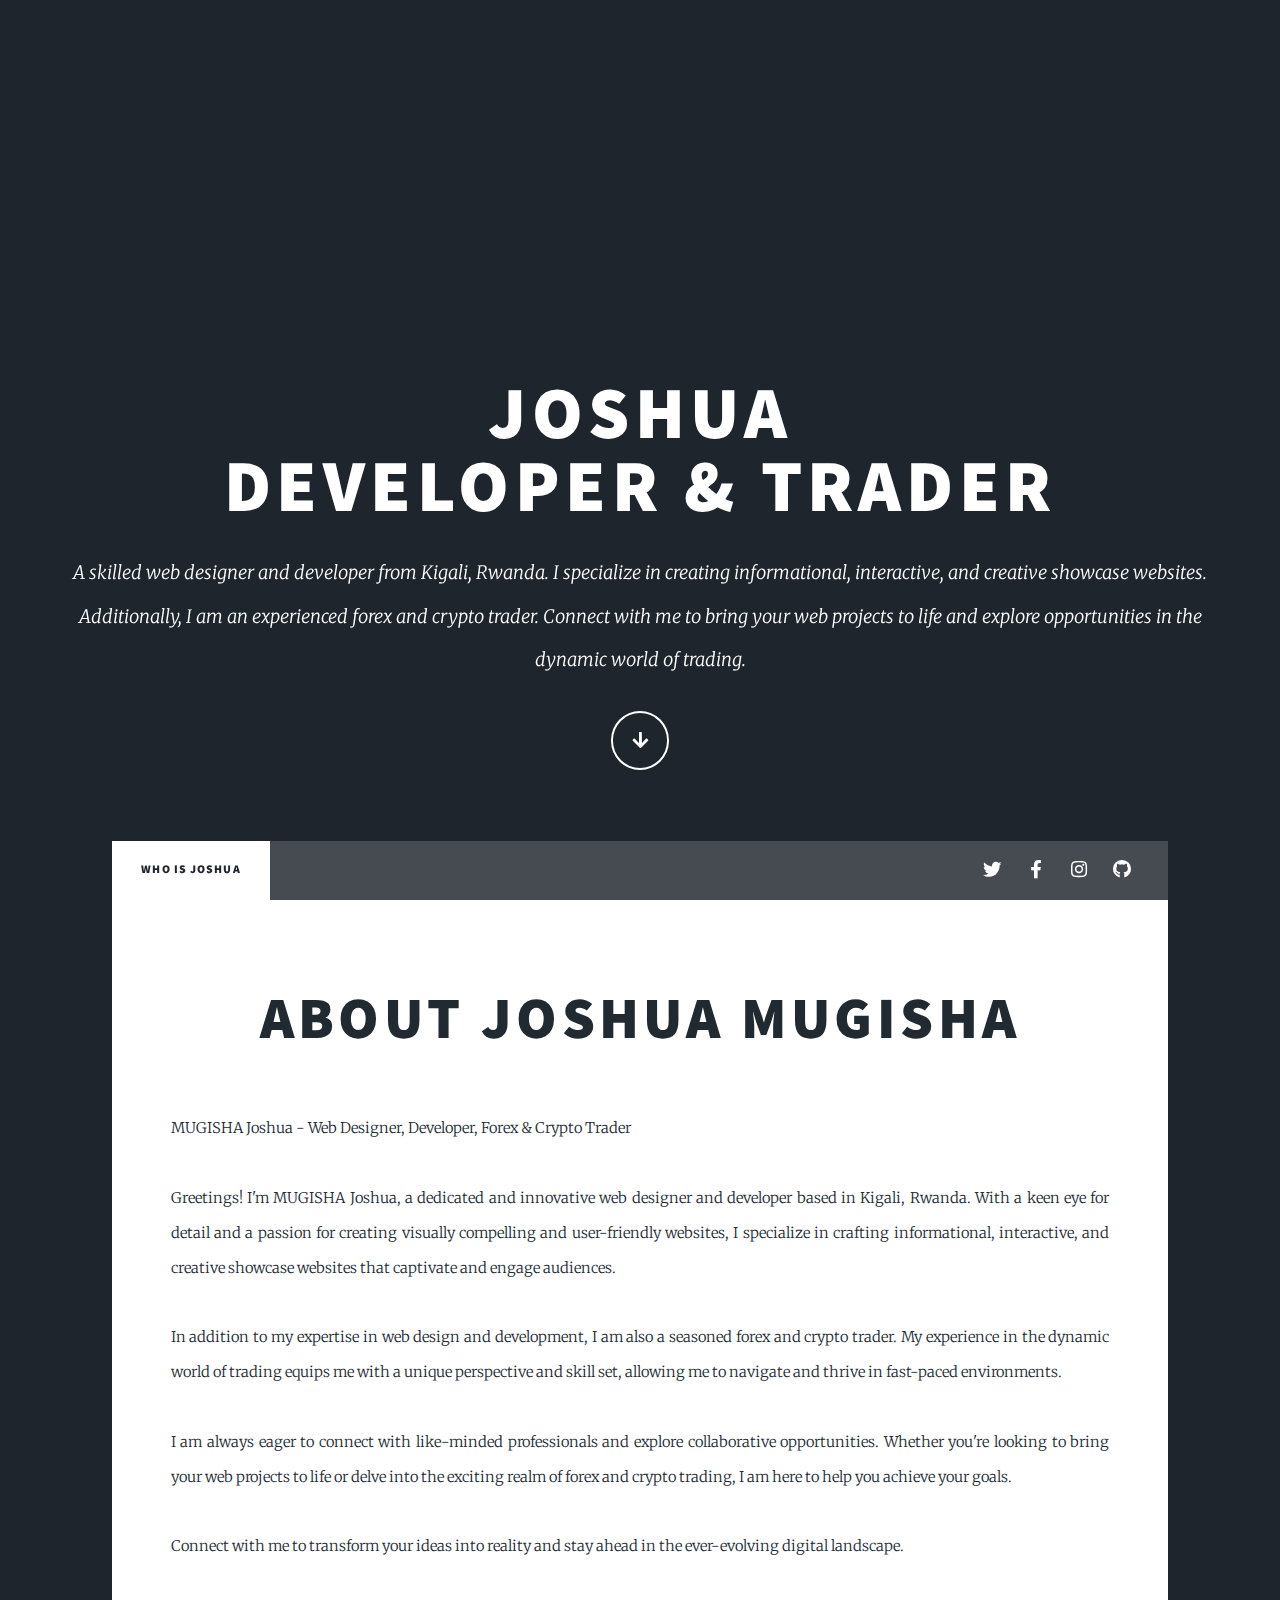
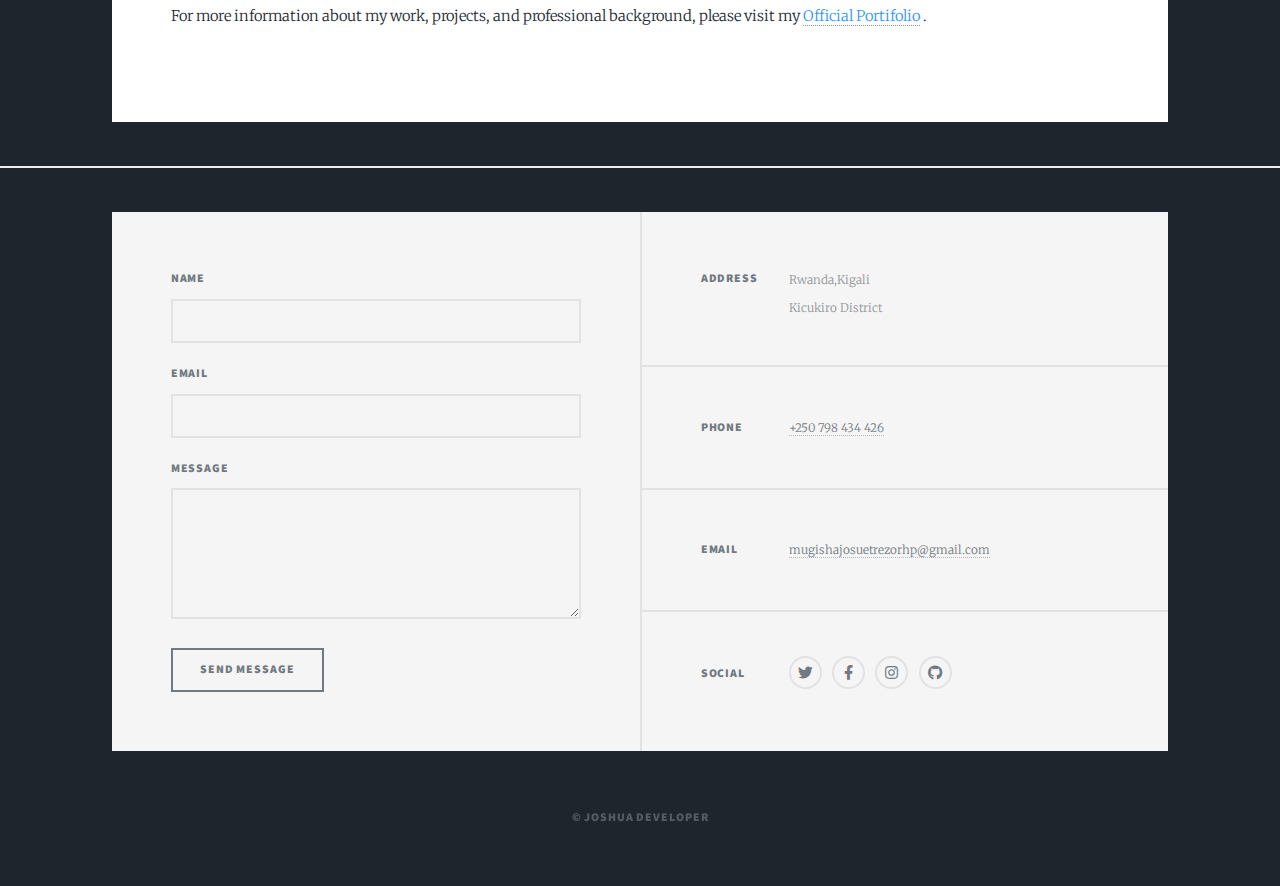
==== commit 1e1a5e08: "hire me" ====
--- a/index.html
+++ b/index.html
@@ -1,6 +1,6 @@
 <!DOCTYPE HTML>
 <!--
-	coded by BAHATI Blaise a.k.a Billionaire
+	coded by me
 -->
 <html>
 	<head>
@@ -75,7 +75,18 @@
 									<h1>ABOUT JOSHUA MUGISHA</h1>
 								</header>
 
-								
+								<p>MUGISHA Joshua - Web Designer, Developer, Forex & Crypto Trader <br><br>
+
+Greetings! I'm MUGISHA Joshua, a dedicated and innovative web designer and developer based in Kigali, Rwanda. With a keen eye for detail and a passion for creating visually compelling and user-friendly websites, I specialize in crafting informational, interactive, and creative showcase websites that captivate and engage audiences. <br><br>
+
+In addition to my expertise in web design and development, I am also a seasoned forex and crypto trader. My experience in the dynamic world of trading equips me with a unique perspective and skill set, allowing me to navigate and thrive in fast-paced environments. <br><br>
+
+I am always eager to connect with like-minded professionals and explore collaborative opportunities. Whether you're looking to bring your web projects to life or delve into the exciting realm of forex and crypto trading, I am here to help you achieve your goals.
+<br><br>
+Connect with me to transform your ideas into reality and stay ahead in the ever-evolving digital landscape.
+<br><br>
+For more information about my work, projects, and professional background, please visit my <a href="https://joshua-three.vercel.app/" style="text-decoration: none; color: #3297fd;">Official Portifolio</a>
+.</p>
 								
 									
 									</div>
--- a/assets/css/noscript.css
+++ b/assets/css/noscript.css
@@ -8,7 +8,7 @@
 
 	#wrapper {
 		background-color: #212931;
-		background-image: url("../../images/overlay.png"), linear-gradient(0deg, rgba(0, 0, 0, 0.1), rgba(0, 0, 0, 0.1)), url("../../images/bg.jpg");
+		background-image: url("../../images/fav.png");
 		background-size: auto,								auto,														100% auto;
 		background-position: center,								center,														top center;
 		background-repeat: repeat,								no-repeat,													no-repeat;
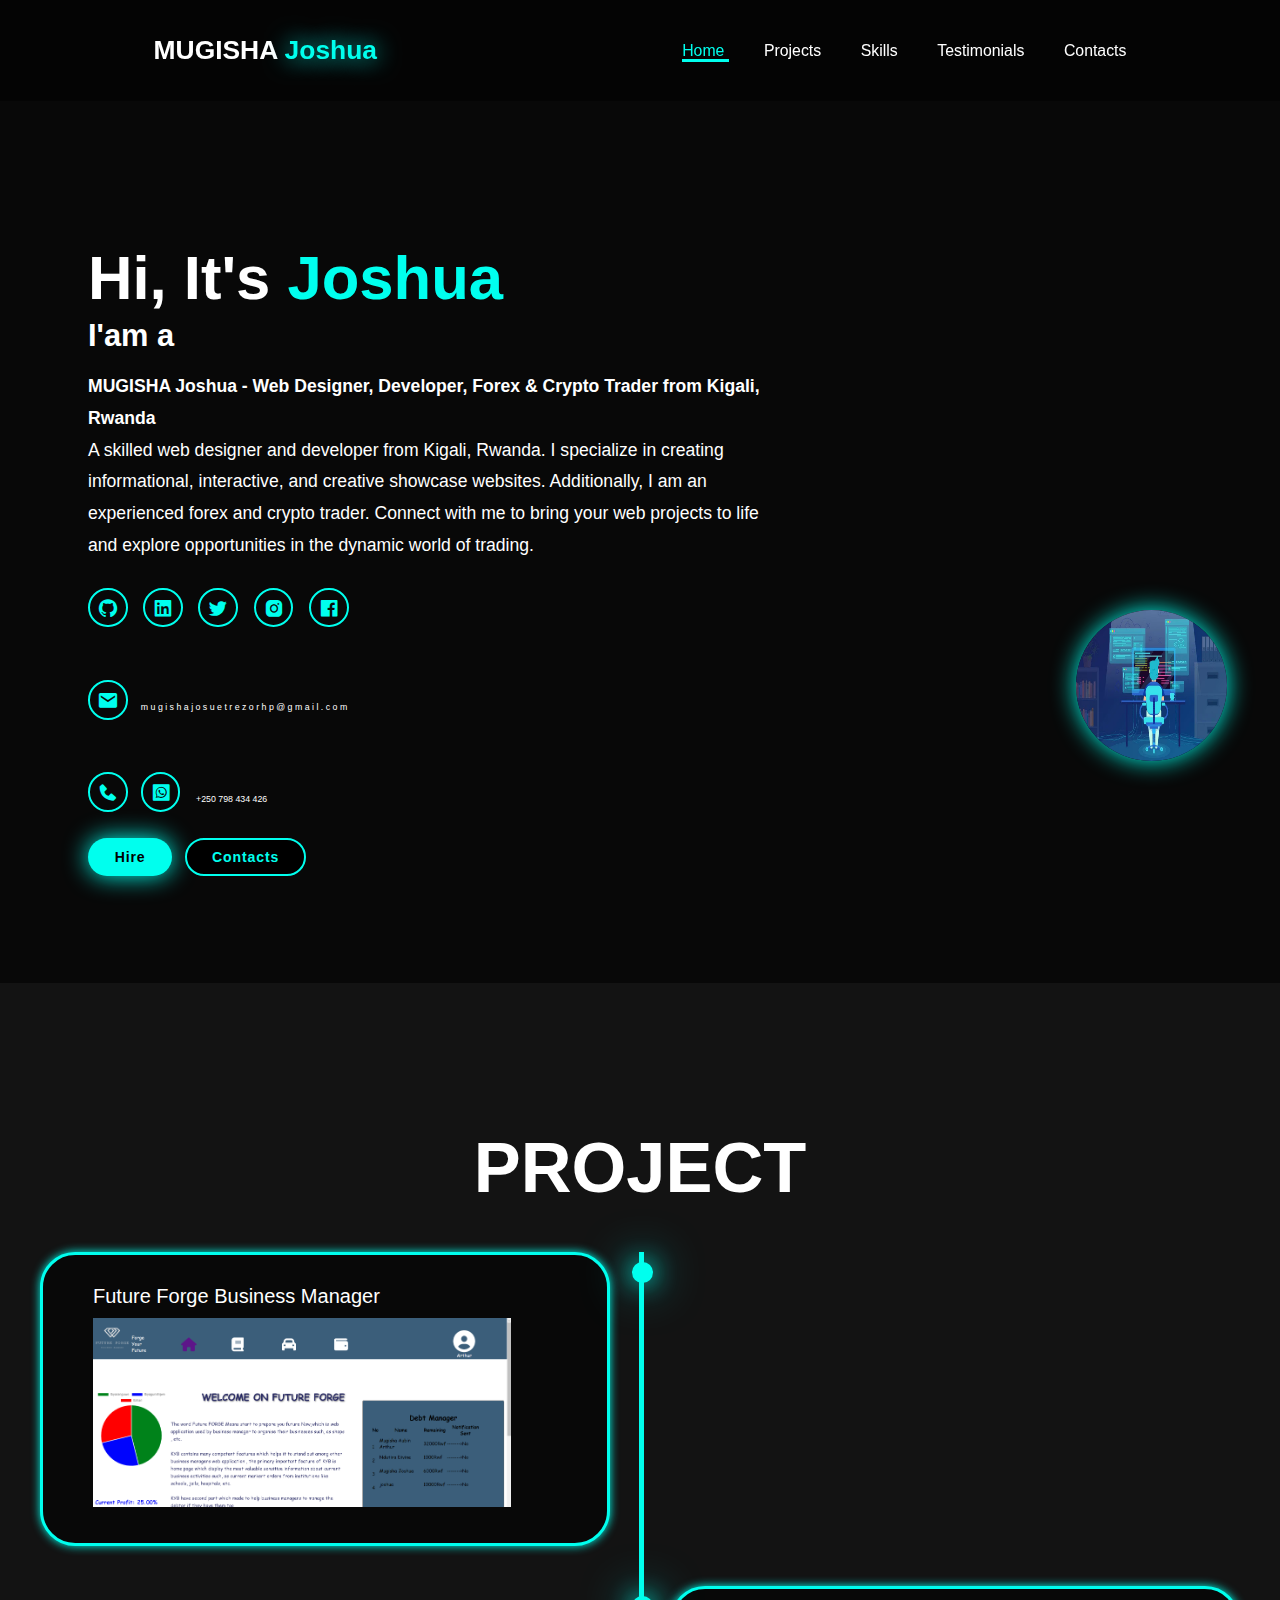
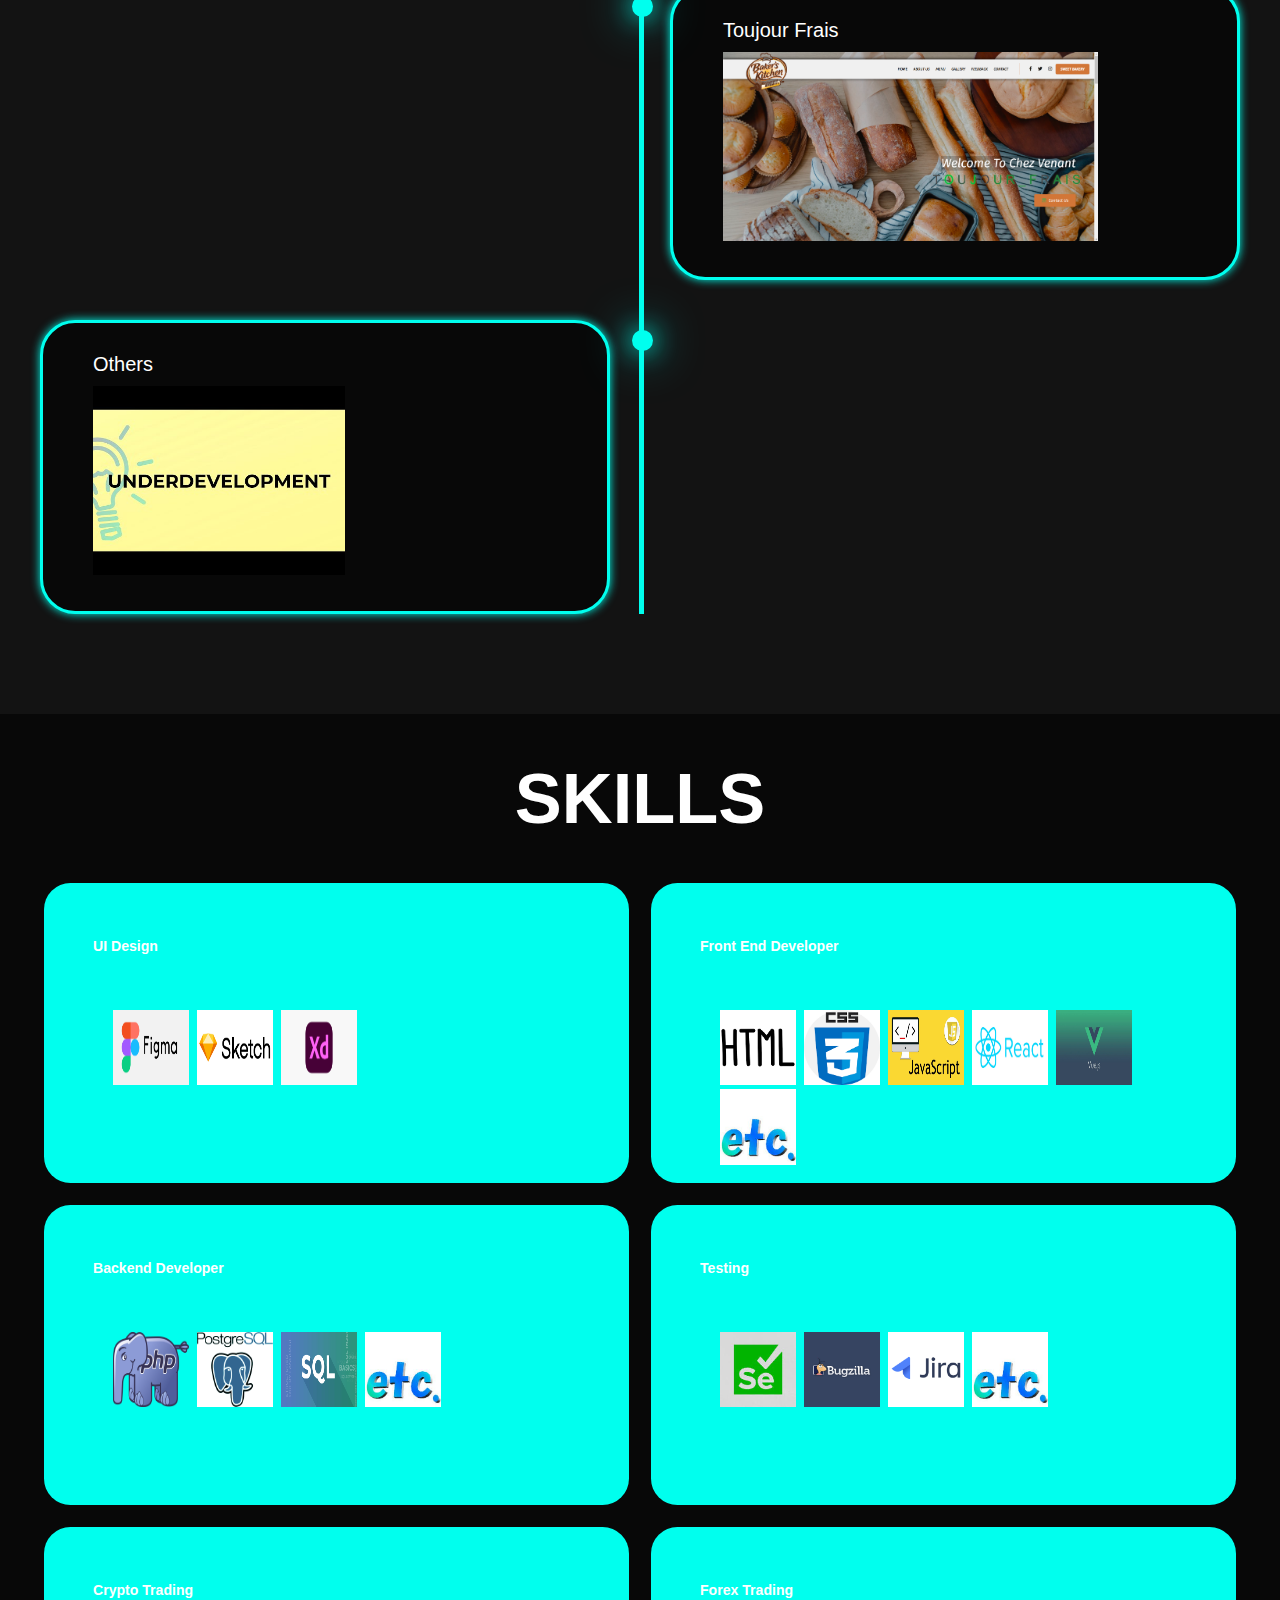
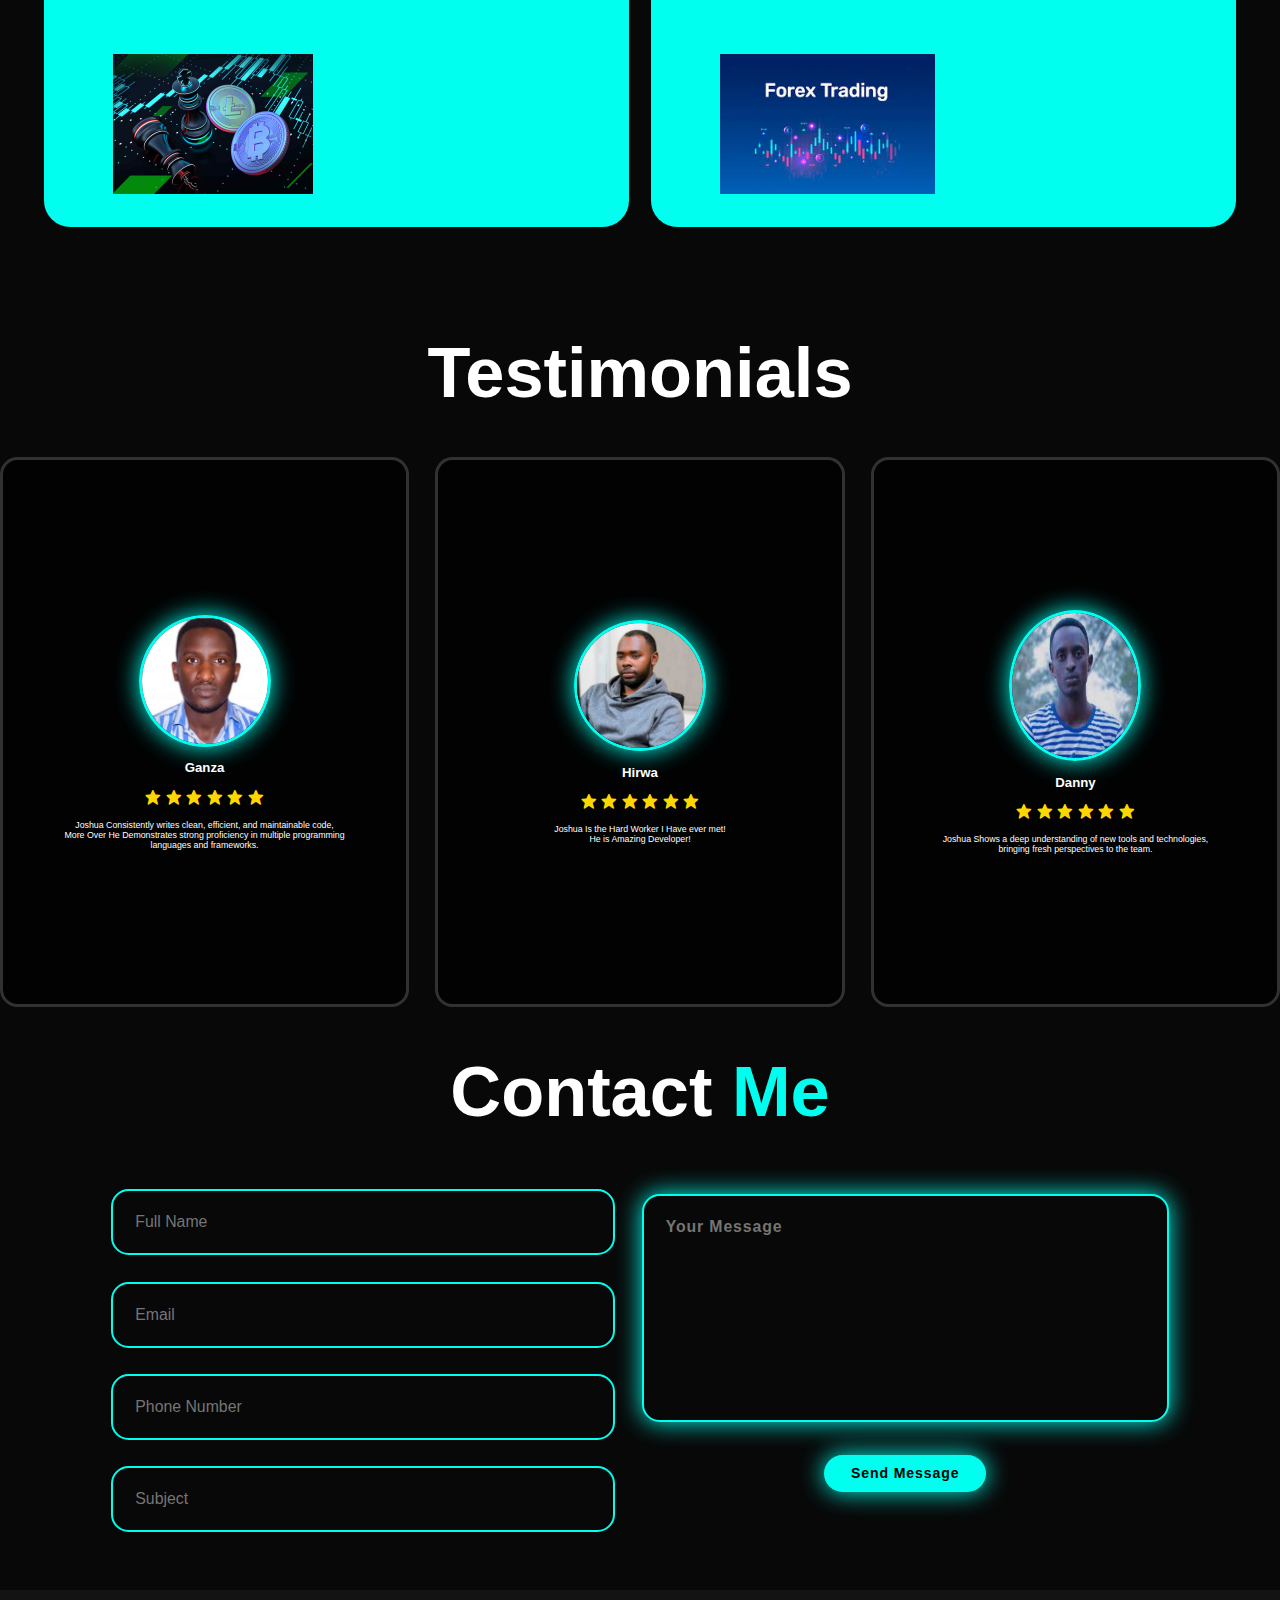
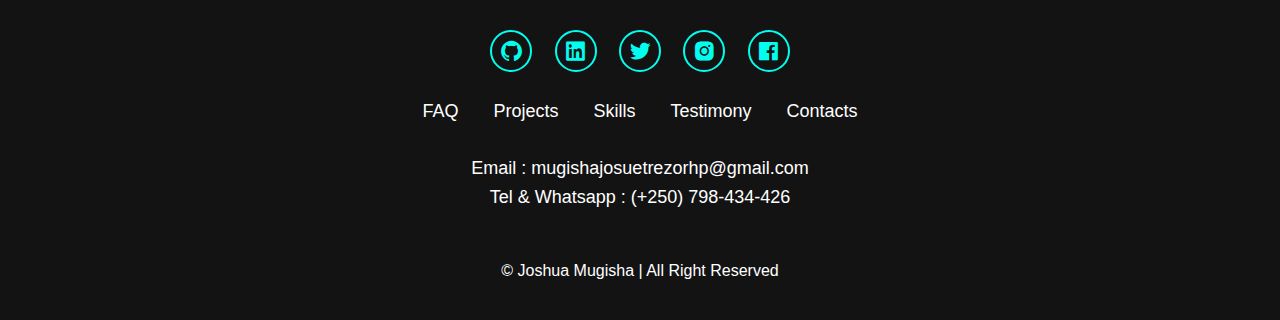
==== commit 6d886da5: "changed the picture" ====
--- a/index.html
+++ b/index.html
@@ -1,161 +1,371 @@
-<!DOCTYPE HTML>
-<!--
-	coded by me
--->
-<html>
-	<head>
-		<link rel="shortcut icon" type="JOSHUAICON" href="images/fav.png">
-		<title>Joshua Developer</title>
-		<meta charset="utf-8" />
-		<meta name="viewport" content="width=device-width, initial-scale=1, user-scalable=no" />
-		<link rel="stylesheet" href="assets/css/main.css" />
-		<noscript><link rel="stylesheet" href="assets/css/noscript.css" /></noscript>
-		<style>
-		.fullscreen {
-  position: fixed;
-  top: 0;
-  left: 0;
-  width: 100%;
-  height: 100%;
-  z-index: 9999;
-  display: none;
-  background: rgba(0,0,0,0.8);
-}
-
-.fullscreen img {
-  position: absolute;
-  top: 50%;
-  left: 50%;
-  transform: translate(-50%, -50%);
-  max-width: 90%;
-  max-height: 90%;
-}
-	
-		</style>
-	</head>
-	<body class="is-preload">
-
-		<!-- Wrapper -->
-			<div id="wrapper" class="fade-in">
-
-				<!-- Intro -->
-					<div id="intro">
-						<h1>JOSHUA<br />
-					           DEVELOPER & TRADER</h1>
-						<p>A skilled web designer and developer from Kigali, Rwanda. I specialize in creating informational, interactive, and creative showcase websites. Additionally, I am an experienced forex and crypto trader. Connect with me to bring your web projects to life and explore opportunities in the dynamic world of trading.</p>
-						<ul class="actions">
-							<li><a href="#header" class="button icon solid solo fa-arrow-down scrolly">Continue</a></li>
-						</ul>
-					</div>
-
-				<!-- Header -->
-					<header id="header">
-						<a href="" class="logo">UP</a>
-					</header>
-
-				<!-- Nav -->
-					<nav id="nav">
-						<ul class="links">
-							<li class="active"><a href="index.html">Who Is Joshua</a></li>
-						</ul>
-						<ul class="icons">
-							<li><a href="https://x.com/MuJoshuaMJ" class="icon brands fa-twitter"><span class="label">Twitter</span></a></li>
-							<li><a href="https://web.facebook.com/mugisha.josuetrezor/" class="icon brands fa-facebook-f"><span class="label">Facebook</span></a></li>
-							<li><a href="https://www.instagram.com/mugishajoshua63/" class="icon brands fa-instagram"><span class="label">Instagram</span></a></li>
-							<li><a href="https://github.com/mugishajosue3" class="icon brands fa-github"><span class="label">GitHub</span></a></li>
-						</ul>
-					</nav>
-
-				<!-- Main -->
-					<div id="main">
-
-						<!-- Featured Post -->
-							<article class="post featured">
-								<header class="major">
-									<h1>ABOUT JOSHUA MUGISHA</h1>
-								</header>
-
-								<p>MUGISHA Joshua - Web Designer, Developer, Forex & Crypto Trader <br><br>
-
-Greetings! I'm MUGISHA Joshua, a dedicated and innovative web designer and developer based in Kigali, Rwanda. With a keen eye for detail and a passion for creating visually compelling and user-friendly websites, I specialize in crafting informational, interactive, and creative showcase websites that captivate and engage audiences. <br><br>
-
-In addition to my expertise in web design and development, I am also a seasoned forex and crypto trader. My experience in the dynamic world of trading equips me with a unique perspective and skill set, allowing me to navigate and thrive in fast-paced environments. <br><br>
-
-I am always eager to connect with like-minded professionals and explore collaborative opportunities. Whether you're looking to bring your web projects to life or delve into the exciting realm of forex and crypto trading, I am here to help you achieve your goals.
-<br><br>
-Connect with me to transform your ideas into reality and stay ahead in the ever-evolving digital landscape.
-<br><br>
-For more information about my work, projects, and professional background, please visit my <a href="https://joshua-three.vercel.app/" style="text-decoration: none; color: #3297fd;">Official Portifolio</a>
-.</p>
-								
-									
-									</div>
-
-									<hr />
-
-								</div>
-
-								<!-- Footer -->
-									<footer id="footer">
-										<section>
-											<form method="post" action="#">
-												<div class="fields">
-													<div class="field">
-														<label for="name">Name</label>
-														<input type="text" name="name" id="name" />
-													</div>
-													<div class="field">
-														<label for="email">Email</label>
-														<input type="text" name="email" id="email" />
-													</div>
-													<div class="field">
-														<label for="message">Message</label>
-														<textarea name="message" id="message" rows="3"></textarea>
-													</div>
-												</div>
-												<ul class="actions">
-													<li><input type="submit" value="Send Message" /></li>
-												</ul>
-											</form>
-										</section>
-										<section class="split contact">
-											<section class="alt">
-												<h3>Address</h3>
-												<p>Rwanda,Kigali<br />
-													 Kicukiro District          </p>
-											</section>
-											<section>
-												<h3>Phone</h3>
-												<p><a href="#">+250 798 434 426</a></p>
-											</section>
-											<section>
-												<h3>Email</h3>
-												<p><a href="https://mail.google.com/mail/u/0/#inbox?compose=new">mugishajosuetrezorhp@gmail.com</a></p>
-											</section>
-											<section>
-												<h3>Social</h3>
-												<ul class="icons alt">
-													<li><a href="https://x.com/MuJoshuaMJ" class="icon brands fa-twitter"><span class="label">Twitter</span></a></li>
-							<li><a href="https://web.facebook.com/mugisha.josuetrezor/" class="icon brands fa-facebook-f"><span class="label">Facebook</span></a></li>
-							<li><a href="https://www.instagram.com/mugishajoshua63/" class="icon brands fa-instagram"><span class="label">Instagram</span></a></li>
-							<li><a href="https://github.com/mugishajosue3" class="icon brands fa-github"><span class="label">GitHub</span></a></li>
-												</ul>
-											</section>
-										</section>
-									</footer>
-				
-								<!-- Copyright -->
-									<div id="copyright">
-										<ul><li>&copy; Joshua Developer</li>
-									</div>
-				
-							</div>
-				
-						<!-- Scripts -->
-							<script src="assets/js/jquery.min.js"></script>
-							<script src="assets/js/jquery.scrollex.min.js"></script>
-							<script src="assets/js/jquery.scrolly.min.js"></script>
-							<script src="assets/js/browser.min.js"></script>
-							<script src="assets/js/breakpoints.min.js"></script>
-							<script src="assets/js/util.js"></script>
-							<script src="assets/js/main.js"></script>+<!DOCTYPE html>
+<html lang="en">
+  <head>
+    <meta charset="UTF-8">
+    <meta name="viewport" content="width=device-width, initial-scale=1.0">
+    <meta name="description" content="Portfolio of Mugisha Joshua, a web developer specializing in creating dynamic and beautiful web pages.">
+    <meta name="keywords" content="Mugisha Joshua, Joshua developer, Mugisha Joshua Developer, Joshua developer, Best Developer in Rwanda">
+    <meta name="author" content="Mugisha Joshua">
+    <title>MUGISHA Joshua</title>
+    <link rel="icon" type="image/png" href="assets/img/1.jpg" style="border-radius: 1cm;">
+    <link rel="stylesheet" href="assets/css/style.css" />
+    <link
+      href="https://unpkg.com/boxicons@2.1.4/css/boxicons.min.css"
+      rel="stylesheet"
+    />
+  </head>
+  <body>
+    <header class="header">
+      <a href="#home" class="logo">
+        MUGISHA
+        <span>Joshua</span>
+
+        
+      </a>
+
+      <nav class="navbar">
+        <a href="#home" class="active"> Home </a>
+        <a href="#education"> Projects </a>
+        <a href="#services"> Skills </a>
+        <a href="#testimonials"> Testimonials </a>
+        <a href="#contacts"> Contacts </a>
+        
+      </nav>
+      <i class="bx bx-menu" id="menu-icon"></i>
+    </header>
+
+    <section class="home" id="home">
+      <div class="home-content">
+        <h1>Hi, It's <span>Joshua</span></h1>
+        <h3 class="text-animation">I'am a <span></span></h3>
+        <p>
+         <b>MUGISHA Joshua - Web Designer, Developer, Forex & Crypto Trader from Kigali, Rwanda</b> <br>
+
+A skilled web designer and developer from Kigali, Rwanda. I specialize in creating informational, interactive, and creative showcase websites. Additionally, I am an experienced forex and crypto trader. Connect with me to bring your web projects to life and explore opportunities in the dynamic world of trading.
+        </p>
+
+        <div class="social-icons">
+          <a href="https://github.com/mugishajosue3" target="_blank"><i class='bx bxl-github' ></i></a>
+          <a href="https://www.linkedin.com/in/mugisha-joshua-1b2808285/" target="_blank"><i class='bx bxl-linkedin-square' ></i></a>
+          <a href="https://twitter.com/MuJoshuaMJ" target="_blank"><i class='bx bxl-twitter'></i></a>
+          <a href="https://www.instagram.com/mugishajoshua63/" target="_blank"><i class='bx bxl-instagram-alt'></i></a>
+          <a href="https://web.facebook.com/mugisha.josuetrezor/" target="_blank"><i class="bx bxl-facebook-square"></i></a><br>
+          <a href="#"><i class='bx bxs-envelope' ></i></a>m u g i s h a j o s u e t r e z o r h p @ g m a i l . c o m   <br>
+          <a href="#"><i class='bx bxs-phone'></i></a><a href="#"><i class='bx bxl-whatsapp-square' ></i></a> +250 798 434 426
+
+
+        </div>
+
+        <div class="btn-group">
+          <a href="#" class="btn"> Hire </a>
+          <a href="#contact" class="btn">Contacts</a>
+        </div>
+      </div>
+
+      <div class="home-img" >
+        <img src="assets/img/21.avif" alt="" id="pic" />
+      </div>
+    </section>
+
+    <section class="education" id="education">
+      <h2 class="heading">PROJECT</h2>
+      <div class="timeline-items">
+        <div class="timeline-item">
+          <div class="timeline-dot"></div>
+          <div class="timeline-content">
+            <h3>Future Forge Business Manager</h3>
+            <p>
+              <img src="assets/img/project.png" alt="my project" style="height: 5cm; width: auto;" class="proje">
+            </p>
+          </div>
+        </div>
+
+        <div class="timeline-item">
+          <div class="timeline-dot"></div>
+          <div class="timeline-content">
+            <h3>Toujour Frais</h3>
+            <p>
+              <img src="assets/img/touj.png" alt="frais"  style="height: 5cm; width: auto;" class="proje">
+            </p>
+          </div>
+        </div>
+        <div class="timeline-item">
+          <div class="timeline-dot"></div>
+          <div class="timeline-content">
+            <h3>Others</h3>
+            <p>
+              <img src="assets/img/dvpt.jpg" alt="others"  style="height: 5cm; width: auto;">
+            </p>
+          </div>
+        </div>
+      </div>
+    </section>
+
+    <section class="sevices" id="services">
+      <h2 class="heading">SKILLS</h2>
+
+      <div class="services-container">
+        <div class="service-box">
+          <div class="service-info">
+            <h4>UI Design</h4>
+            <p>
+              <div class="login-box">
+      <form>
+        <a href="#">
+          <span></span>
+          <span></span>
+          <span></span>
+          <span></span>
+          <img src="assets/img/figma.png" style="width: 2cm; height: 2cm;" >
+          <img src="assets/img/sketch.jpg" style="width: 2cm; height: 2cm;" >
+          <img src="assets/img/xd.png" style="width: 2cm; height: 2cm;" >
+        </a>
+      </form>
+    </div>
+            </p>
+          </div>
+        </div>
+        <div class="service-box">
+          <div class="service-info">
+            <h4>Front End Developer</h4>
+            <p>
+              <div class="login-box">
+      <form>
+        <a href="#">
+          <span></span>
+          <span></span>
+          <span></span>
+          <span></span>
+          <div class="frontend">
+          <img src="assets/img/html2.png" style="width: 2cm; height: 2cm;" >
+          <img src="assets/img/css.png" style="width: 2cm; height: 2cm;" >
+          <img src="assets/img/js.webp" style="width: 2cm; height: 2cm;" >
+          <img src="assets/img/ReactJS.jpg" style="width: 2cm; height: 2cm;" >
+          <img src="assets/img/vue.jpg" style="width: 2cm; height: 2cm;" >
+          <img src="assets/img/etc.jpg" style="width: 2cm; height: 2cm;" >
+        </div>
+        </a>
+      </form>
+    </div>
+            </p>
+          </div>
+        </div>
+
+        <div class="service-box">
+          <div class="service-info">
+            <h4>Backend Developer</h4>
+            <p>
+              
+              <div class="login-box">
+      <form>
+        <a href="#">
+          <span></span>
+          <span></span>
+          <span></span>
+          <span></span>
+          <img src="assets/img/php.png" style="width: 2cm; height: 2cm;" >
+          <img src="assets/img/post.png" style="width: 2cm; height: 2cm;" >
+          <img src="assets/img/SQL.png" style="width: 2cm; height: 2cm;" >
+          <img src="assets/img/etc.jpg" style="width: 2cm; height: 2cm;" >
+        </a>
+      </form>
+    </div>
+
+            </p>
+          </div>
+        </div>
+
+        <div class="service-box">
+          <div class="service-info">
+            <h4>Testing</h4>
+            <p>
+              
+              <div class="login-box">
+      <form>
+        <a href="#">
+          <span></span>
+          <span></span>
+          <span></span>
+          <span></span>
+          <img src="assets/img/sel.jpg" style="width: 2cm; height: 2cm;" >
+          <img src="assets/img/bug.png" style="width: 2cm; height: 2cm;" >
+          <img src="assets/img/jira.png" style="width: 2cm; height: 2cm;" >
+          <img src="assets/img/etc.jpg" style="width: 2cm; height: 2cm;" >
+        </a>
+      </form>
+    </div>
+              
+            </p>
+          </div>
+        </div>
+        <div class="service-box">
+          <div class="service-info">
+            <h4>Crypto Trading </h4>
+            <p>
+              <div class="login-box">
+      <form>
+        <a href="#">
+          <span></span>
+          <span></span>
+          <span></span>
+          <span></span>
+          <img src="assets/img/bitcoin.jpg" style="width: auto; height: 3.7cm;" >
+        </a>
+      </form>
+    </div>
+            </p>
+          </div>
+        </div>
+
+        <div class="service-box">
+          <div class="service-info">
+            <h4>Forex Trading</h4>
+            <p>
+              
+              <div class="login-box">
+      <form>
+        <a href="#">
+          <span></span>
+          <span></span>
+          <span></span>
+          <span></span>
+          <img src="assets/img/fx.jpg" style="width: auto; height: 3.7cm;" >
+        </a>
+      </form>
+    </div>
+
+            </p>
+          </div>
+        </div>
+      </div>
+    </section>
+
+    <section class="testimonials" id="testimonials">
+      <div class="testimonials-box">
+        <h2 class="heading">Testimonials</h2>
+
+        <div class="wrapper">
+          <div class="testimonial-item">
+            <img src="assets/img/ganza.png" alt="" />
+            <h2>Ganza</h2>
+            <div class="rating">
+              <i class="bx bxs-star" id="star"></i>
+              <i class="bx bxs-star" id="star"></i>
+              <i class="bx bxs-star" id="star"></i>
+              <i class="bx bxs-star" id="star"></i>
+              <i class="bx bxs-star" id="star"></i>
+              <i class="bx bxs-star" id="star"></i>
+            </div>
+            <p>
+              Joshua Consistently writes clean, efficient, and maintainable code, <br>
+              More Over He Demonstrates strong proficiency in multiple programming languages and frameworks.
+            </p>
+          </div>
+
+          <div class="testimonial-item">
+            <img src="assets/img/hirwa.png" alt="" />
+            <h2>Hirwa</h2>
+            <div class="rating">
+              <i class="bx bxs-star" id="star"></i>
+              <i class="bx bxs-star" id="star"></i>
+              <i class="bx bxs-star" id="star"></i>
+              <i class="bx bxs-star" id="star"></i>
+              <i class="bx bxs-star" id="star"></i>
+              <i class="bx bxs-star" id="star"></i>
+            </div>
+            <p>
+              Joshua Is the Hard Worker I Have ever met!
+              <br>
+              He is Amazing Developer!
+            </p>
+          </div>
+
+          <div class="testimonial-item">
+            <img src="assets/img/danny.png" alt="" style="height: 4cm;" />
+            <h2>Danny</h2>
+            <div class="rating">
+              <i class="bx bxs-star" id="star"></i>
+              <i class="bx bxs-star" id="star"></i>
+              <i class="bx bxs-star" id="star"></i>
+              <i class="bx bxs-star" id="star"></i>
+              <i class="bx bxs-star" id="star"></i>
+              <i class="bx bxs-star" id="star"></i>
+            </div>
+            <p>
+              Joshua Shows a deep understanding of new tools and technologies, bringing fresh perspectives to the team.
+            </p>
+          </div>
+        </div>
+      </div>
+    </section>
+
+    <section class="contact" id="contacts">
+      <h2 class="heading">Contact <span>Me</span></h2>
+
+      <form action="">
+        <div class="input-group">
+          <div class="input-box">
+            <input type="text" placeholder="Full Name" />
+            <input type="email" placeholder="Email" />
+            </div>
+            <div class="input-box">
+              <input type="number" placeholder="Phone Number" />
+              <input type="text" placeholder="Subject" />
+              </div>
+            </div>
+
+            <div class="input-group-2">
+              <textarea
+                name=""
+                id=""
+                cols="30"
+                rows="10"
+                placeholder="Your Message"
+                class="btn"
+              ></textarea>
+              <input type="submit" value="Send Message" class="btn" />
+            </div>
+          </div>
+        </div>
+      </form>
+    </section>
+
+    <footer class="footer">
+      <div class="social">
+<a href="https://github.com/mugishajosue3" target="_blank"><i class='bx bxl-github' ></i></a>
+          <a href="https://www.linkedin.com/in/mugisha-joshua-1b2808285/" target="_blank"><i class='bx bxl-linkedin-square' ></i></a>
+          <a href="https://twitter.com/MuJoshuaMJ" target="_blank"><i class='bx bxl-twitter'></i></a>
+          <a href="https://www.instagram.com/mugishajoshua63/" target="_blank"><i class='bx bxl-instagram-alt'></i></a>
+          <a href="https://web.facebook.com/mugisha.josuetrezor/" target="_blank"><i class="bx bxl-facebook-square"></i></a>
+      </div>
+
+      <ul class="list">
+        <li>
+          <a href="#home">FAQ</a>
+        </li>
+
+        <li>
+          <a href="#education">Projects</a>
+        </li>
+
+        <li>
+          <a href="#services">Skills</a>
+        </li>
+
+        <li>
+          <a href="#testimonials">Testimony</a>
+        </li>
+
+        <li>
+          <a href="#contacts">Contacts</a>
+        </li><br><br>
+        Email : mugishajosuetrezorhp@gmail.com <br>   
+        Tel & Whatsapp : (+250) 798-434-426
+      </ul>
+      <p class="copyright">© Joshua Mugisha | All Right Reserved</p>
+    </footer>
+
+    <script src="assets/js/script.js"></script>
+    <script src="assets/img/https://unpkg.com/boxicons@2.1.4/dist/boxicons.js"></script>
+  </body>
+</html>
--- a/assets/css/style.css
+++ b/assets/css/style.css
@@ -0,0 +1,753 @@
+* {
+  margin: 0;
+  padding: 0;
+  box-sizing: border-box;
+  text-decoration: none;
+  border: none;
+  outline: none;
+  scroll-behavior: smooth;
+  font-family: "poppins", sans-serif;
+}
+:root {
+  --bg-color: #080808;
+  --second-bg-color: #131313;
+  --text-color: white;
+  --main-color: #00ffee;
+}
+
+html {
+  font-size: 60%;
+  overflow-x: hidden;
+}
+body {
+  background: var(--bg-color);
+  color: var(--text-color);
+}
+.header {
+  position: fixed;
+  top: 0;
+  left: 0;
+  width: 100%;
+  padding: 4rem 12% 4rem;
+  background: rgba(0, 0, 0, 0.5); /* Semi-transparent black */
+    backdrop-filter: blur(100px); /* Apply blur effect */
+
+  display: flex;
+  justify-content: space-between;
+  align-items: center;
+  z-index: 5;
+}
+.logo {
+  font-size: 3rem;
+  color: var(--text-color);
+  font-weight: 800;
+  cursor: pointer;
+  transition: 0.3s ease;
+}
+.logo:hover {
+  transform: scale(1.1);
+}
+.logo span {
+  text-shadow: 0 0 25px var(--main-color);
+}
+.navbar a {
+  font-size: 1.8rem;
+  color: var(--text-color);
+  margin-left: 4rem;
+  font-weight: 500;
+  transition: 0.3s ease;
+  border-bottom: 3px solid transparent;
+}
+.navbar a:hover,
+.navbar a.active {
+  color: var(--main-color);
+  border-bottom: 3px solid var(--main-color);
+}
+#menu-icon {
+    font-size: 3.6rem;
+  color: var(--main-color);
+  display: none;
+}
+.section {
+  min-height: 100vh;
+  padding: 10rem 12% 10rem;
+}
+.home {
+  display: flex;
+  align-items: center;
+  justify-content: space-between; /* Adjust horizontal alignment */
+  gap: 15rem;
+  height: 26cm;
+}
+
+.home-content {
+  display: flex;
+  flex-direction: column;
+  align-items: baseline;
+  text-align: left;
+  justify-content: center;
+  margin-top: 3rem;
+  margin-left: 10rem;
+  margin-top: 3rem;
+}
+span {
+  color: var(--main-color);
+}
+.logo span {
+  color: var(--main-color);
+}
+.home-content h3 {
+  margin-bottom: 2rem;
+  margin-top: 1rem;
+  font-size: 3.5rem;
+}
+.home-content h1 {
+  font-size: 7rem;
+  font-weight: 700;
+  margin-top: 13rem;
+  line-height: 1;
+}
+.home-img {
+  border-radius: 70%;
+  margin-top: 3rem; /* Add margin to the top */
+  margin-right: 6rem;
+}
+.home-img img {
+  position: relative;
+  top: 3rem;
+  width: 32vw;
+  border-radius: 50%;
+  box-shadow: 0 0 25px var(--main-color);
+  cursor: pointer;
+  transition: 0.4s ease-in-out;
+}
+.home-img img:hover {
+  box-shadow: 0 0 25px var(--main-color), 0 0 50px var(--main-color),
+    0 0 100px var(--main-color);
+}
+.home-content p {
+  font-size: 2rem;
+  font-weight: 500;
+  line-height: 1.8;
+  max-width: 1000px;
+}
+.social-icons a {
+  display: inline-flex;
+  justify-content: center;
+  align-items: center;
+  width: 4.5rem;
+  height: 4.5rem;
+  background: transparent;
+  border: 2px solid var(--main-color);
+  font-size: 2.5rem;
+  border-radius: 50%;
+  color: var(--main-color);
+  margin: 3rem 1.5rem 3rem 0;
+  transition: 0.3s ease-in-out;
+}
+.social-icons a:hover {
+  color: var(--text-color);
+  transform: scale(1.3) translateY(-5px);
+  box-shadow: 0 0 25px var(--main-color);
+  background-color: var(--main-color);
+}
+.btn {
+  display: inline-block;
+  padding: 1rem 2.8rem;
+  background: var(--main-color);
+  box-shadow: 0 0 25px var(--main-color);
+  border-radius: 4rem;
+  font-size: 1.6rem;
+  color: black;
+  border: 2px solid transparent;
+  letter-spacing: 0.1rem;
+  font-weight: 600;
+  transition: 0.3s ease-in-out;
+  cursor: pointer;
+}
+.btn:hover {
+  transform: scale(1.05);
+  box-shadow: 0 0 50px var(--main-color);
+}
+.btn-group {
+  display: flex;
+  align-items: center;
+  gap: 1.5rem;
+}
+.btn-group a:nth-of-type(2) {
+  background-color: black;
+  color: var(--main-color);
+  border: 2px solid var(--main-color);
+  box-shadow: 0 0 25px transparent;
+}
+.btn-group a:nth-of-type(2):hover {
+  box-shadow: 0 0 25px var(--main-color);
+  background-color: var(--main-color);
+  color: black;
+}
+.text-animation span {
+  position: relative;
+}
+.text-animation span::before {
+  content: "Web Developer";
+  color: var(--main-color);
+  animation: words 20s infinite;
+}
+.text-animation span::after {
+  content: "";
+  background-color: var(--bg-color);
+  position: absolute;
+  width: calc(100% + 8px);
+  height: 100%;
+  border-left: 3px solid var(--bg-color);
+  right: -8px;
+  animation: cursor 0.6s infinite, typing 20s steps(14) infinite;
+}
+@keyframes cursor {
+  to {
+    border-left: 2px solid var(--main-color);
+  }
+}
+@keyframes words {
+  0%,
+  20% {
+    content: "Frontend Developer";
+  }
+  21%,
+  40% {
+    content: "Web Developer";
+  }
+  41%,
+  60% {
+    container-name: "UI / UX Designer";
+  }
+  41%,
+  80% {
+    content: "Software Tester";
+  }
+  41%,
+  100% {
+    content: "Crypto Trader And Investor";
+  }
+  61%,
+  120% {
+    content: "Forex Trader";
+  }
+}
+@keyframes typing {
+  10%,
+  15%,
+  30%,
+  35%,
+  50%,
+  55%,
+  70%,
+  75%,
+  90%,
+  95% {
+    width: 0;
+  }
+  5%,
+  20%,
+  25%,
+  40%,
+  45%,
+  60%,
+  65%,
+  80%,
+  85% {
+    width: calc(100% + 8px);
+  }
+}
+.heading {
+  font-size: 8rem;
+  text-align: center;
+  margin: 5rem 0;
+}
+.education {
+  padding: 100px 15px;
+  background: var(--second-bg-color);
+}
+.education h2 {
+  margin-bottom: 5rem;
+}
+.timeline-items {
+  max-width: 1200px;
+  margin: auto;
+  display: flex;
+  flex-wrap: wrap;
+  position: relative;
+}
+.timeline-items::before {
+  content: "";
+  position: absolute;
+  width: 5px;
+  height: 100%;
+  background-color: var(--main-color);
+  left: calc(50% - 1px);
+}
+.timeline-item {
+  margin-bottom: 40px;
+  width: 100%;
+  position: relative;
+}
+.timeline-item:last-child {
+  margin-bottom: 0;
+}
+.timeline-item:nth-child(odd) {
+  padding-right: calc(50% + 30px);
+  text-align: left; /* Align content to the right for odd numbered items */
+}
+
+.timeline-item:nth-child(even) {
+  padding-left: calc(50% + 30px);
+  text-align: left; /* Align content to the left for even numbered items */
+}
+
+.timeline-dot {
+  height: 21px;
+  width: 21px;
+  background-color: var(--main-color);
+  box-shadow: 0 0 25px var(--main-color), 0 0 50px var(--main-color);
+  position: absolute;
+  left: calc(50% - 8px);
+  border-radius: 50%;
+  top: 10px;
+}
+.timeline-date {
+  font-size: 20px;
+  font-weight: 800;
+  color: white;
+  margin: 6ox 0 15px;
+}
+.timeline-content {
+  background-color: var(--bg-color);
+  border: 3px solid var(--main-color);
+  padding: 30px 50px;
+  border-radius: 4rem;
+  box-shadow: 0 0 10px var(--main-color);
+  cursor: pointer;
+  transition: 0.3s ease-in-out;
+}
+.timeline-content:hover {
+  transform: scale(1.05);
+  box-shadow: 0 0 25px var(--main-color);
+}
+.timeline-content h3 {
+  font-size: 20px;
+  color: white;
+  margin: 0 0 10px;
+  font-weight: 500;
+}
+.timeline-content p {
+  color: white;
+  font-size: 16px;
+  font-weight: 300;
+  line-height: 22px;
+}
+
+::-webkit-scrollbar {
+  width: 15px;
+}
+::-webkit-scrollbar-thumb {
+  background-color: var(--main-color);
+}
+::-webkit-scrollbar-track {
+  background-color: var(--bg-color);
+  width: 50px;
+}
+.services {
+  background: var(--bg-color);
+  color: black;
+}
+.services h2 {
+  margin-bottom: 5rem;
+  color: black;
+}
+.services-container {
+  display: grid;
+  grid-template-columns: repeat(2, 1fr);
+  align-items: center;
+  gap: 2.5rem;
+}
+.service-box {
+  background-color: var(--main-color);
+  height: 300px;
+  border-radius: 3rem;
+  border: 5px solid transparent;
+  cursor: pointer;
+  transition: 0.4s ease-in-out;
+}
+.service-box:hover {
+  background: white;
+  color: black;
+  border: 5px solid var(--main-color);
+  transform: scale(1.03);
+}
+.service-box .service-info {
+  display: flex;
+  flex-direction: column;
+  text-align: left;
+  max-height: 200px;
+  justify-content: left;
+  align-items: baseline;
+  padding: 5rem 5rem;
+}
+.service-info h4 {
+  font-size: 1.6rem;
+  font-weight: 800;
+  line-height: 2;
+}
+.service-info p {
+  font-size: 1.6rem;
+  font-weight: 600;
+  max-height: 1.7;
+  margin: auto;
+}
+.testimonials {
+  background-size: cover;
+  display: flex;
+  align-items: center;
+  justify-content: center;
+  flex-direction: column;
+}
+.testimonials .heading {
+  margin-bottom: 5rem;
+}
+.testimonials-box img {
+  width: 15rem;
+  border-radius: 50%;
+  border: 3px solid var(--main-color);
+  box-shadow: 0 0 25px var(--main-color);
+}
+.wrapper {
+  display: grid;
+  grid-template-columns: repeat(3, 1fr);
+  gap: 3rem;
+}
+.testimonial-item {
+  min-height: 550px;
+  max-width: 450px;
+  background: rgba(0, 0, 0, 0.7);
+  border: 3px solid rgba(238, 238, 238, 0.2);
+  border-radius: 2rem;
+  padding: 30px 60px;
+  cursor: pointer;
+  display: flex;
+  flex-direction: column;
+  align-items: center;
+  justify-content: center;
+  text-align: center;
+  gap: 1.5rem;
+  color: white;
+  transition: 0.4s ease-in-out;
+}
+.testimonial-item:hover {
+  border: 3px solid var(--main-color);
+  transform: translateY(-10px) scale(1.03);
+  box-shadow: 0 0 50px var(--main-color);
+}
+.timeline-item h2 {
+  font-size: 1.3rem;
+}
+#star {
+  color: gold;
+  font-size: 2rem;
+}
+.contact {
+  background-color: var(--bg-color);
+}
+.contact h2 {
+  margin-bottom: 3rem;
+  color: white;
+}
+.contact form {
+  display: flex;
+  justify-content: center;
+  justify-content: center;
+  gap: 3rem;
+  margin: 5rem auto;
+  text-align: center;
+}
+.contact form .input-box {
+  display: flex;
+  justify-content: center;
+  flex-wrap: wrap;
+}
+.contact form .input-box input,
+.contact form textarea {
+  width: 100%;
+  padding: 2.5rem;
+  font-size: 1.8rem;
+  color: var(--text-color);
+  background-color: var(--bg-color);
+  border-radius: 2rem;
+  border: 2px solid var(--main-color);
+  margin: 1.5rem 0;
+  resize: none;
+}
+.contact form .btn {
+  margin-top: 2rem;
+}
+.footer {
+  position: relative;
+  bottom: 0;
+  width: 100%;
+  padding: 40px 0;
+  background-color: var(--second-bg-color);
+}
+.footer .social {
+  text-align: center;
+  padding-bottom: 25px;
+  color: var(--main-color);
+}
+.footer .social a {
+  font-size: 25px;
+  color: var(--main-color);
+  border: 2px solid var(--main-color);
+  width: 42px;
+  height: 42px;
+  line-height: 42px;
+  display: inline-block;
+  text-align: center;
+  border-radius: 50%;
+  margin: 0 10px;
+  transition: 0.3s ease-in-out;
+}
+.footer .social a:hover {
+  transform: scale(1.2) translateY(-10px);
+  background-color: var(--main-color);
+  color: black;
+  box-shadow: 0 0 25px var(--main-color);
+}
+.footer ul {
+  margin-top: 0;
+  padding: 0;
+  font-size: 18px;
+  line-height: 1.6;
+  margin-bottom: 0;
+  text-align: center;
+}
+
+.footer ul li a {
+  color: white;
+  border-bottom: 3px solid transparent;
+  transition: 0.3s ease-in-out;
+}
+.footer ul li a:hover {
+  border-bottom: 3px solid var(--main-color);
+}
+.footer ul li {
+  display: inline-block;
+}
+.footer ul li {
+  display: inline-block;
+  padding: 0 15px;
+}
+.footer .copyright {
+  margin-top: 50px;
+  text-align: center;
+  font-size: 16px;
+  color: white;
+}
+
+@media (max-width: 1285px) {
+  html {
+    font-size: 55%;
+  }
+  #pic{
+    margin-bottom: -6cm;
+    width: 4cm;
+    height: 4cm;
+    margin-left: 4cm;
+  }
+  .services-container {
+    padding-bottom: 7rem;
+    grid-template-columns: repeat(2, 1fr);
+    margin: 0 5rem;
+  }
+}
+@media (max-width: 991px) {
+  header {
+    padding: 2rem 3%;
+  }
+  section {
+    padding: 10rem 3% 2rem;
+  }
+  .timeline-item::before {
+    left: 7px;
+  }
+  .timeline-item:nth-child(odd),
+  .timeline-item:nth-child(even) {
+    padding: 37px;
+  }
+  .timeline-dot {
+    left: 0;
+  }
+  .services {
+    padding-bottom: 7rem;
+  }
+  .testimonials .wrap {
+    grid-template-columns: repeat(1, 1fr);
+  }
+  .contact form {
+    flex-direction: column;
+  }
+  .footer {
+    padding: 2rem 3%;
+  }
+  .proje{
+    margin-left: -1.27cm;
+    width: 2cm;
+    border-radius: 0.2cm;
+  }
+  .frontend{
+    display: flex;
+    margin-left: -4cm;
+  }
+}
+@media (max-width: 895px) {
+  #menu-icon {
+    display: block;
+  }
+  .navbar {
+    position: relative;
+    top: 100%;
+    right: 0;
+    width: 50%;
+    padding: 1rem 3%;
+    background: rgba(0, 0, 0, 0.8);
+    backdrop-filter: blur(20px);
+    border-bottom-left-radius: 2rem;
+    border-left: 2px solid var(--main-color);
+    border-bottom: 2px solid var(--main-color);
+    display: none;
+  }
+  .navbar.active {
+    display: block;
+  }
+  .navbar a {
+    display: block;
+    font-size: 2rem;
+    margin: 3rem 0;
+    color: white;
+  }
+  .home {
+    flex-direction: column-reverse;
+    margin: 5rem 4rem;
+  }
+  .home-content h3 {
+    font-size: 2.6rem;
+  }
+  .home-content h1 {
+    font-size: 8rem;
+  }
+  .home-content p {
+    max-width: 600px;
+    margin: 0 auto;
+  }
+  .home-img img {
+    width: 56vw;
+  }
+  .services h2 {
+    margin-bottom: 3rem;
+  }
+  .services-container {
+    grid-template-columns: repeat(1, 1fr);
+  }
+}
+.login-box form a {
+        position: relative;
+        display: inline-block;
+        padding: 10px 20px;
+        color: #b79726;
+        font-size: 16px;
+        text-decoration: none;
+        text-transform: uppercase;
+        overflow: hidden;
+        transition: 0.5s;
+        margin-top: 40px;
+        letter-spacing: 4px;
+      }
+
+      .login-box a:hover {
+        background: #f49803;
+        color: #fff;
+        border-radius: 5px;
+        box-shadow: 0 0 5px #f4c803, 0 0 25px #bd9d0b, 0 0 50px #f4e403,
+          0 0 100px #d5cf1e;
+      }
+
+      .login-box a span {
+        position: absolute;
+        display: block;
+      }
+
+      .login-box a span:nth-child(1) {
+        top: 0;
+        left: -100%;
+        width: 100%;
+        height: 2px;
+        background: linear-gradient(90deg, transparent, #f4c003);
+        animation: btn-anim1 1s linear infinite;
+      }
+
+      @keyframes btn-anim1 {
+        0% {
+          left: -100%;
+        }
+        50%,
+        100% {
+          left: 100%;
+        }
+      }
+
+      .login-box a span:nth-child(2) {
+        top: -100%;
+        right: 0;
+        width: 2px;
+        height: 100%;
+        background: linear-gradient(180deg, transparent, #f4bc03);
+        animation: btn-anim2 1s linear infinite;
+        animation-delay: 0.25s;
+      }
+
+      @keyframes btn-anim2 {
+        0% {
+          top: -100%;
+        }
+        50%,
+        100% {
+          top: 100%;
+        }
+      }
+
+      .login-box a span:nth-child(3) {
+        bottom: 0;
+        right: -100%;
+        width: 100%;
+        height: 2px;
+        background: linear-gradient(270deg, transparent, #f4dc03);
+        animation: btn-anim3 1s linear infinite;
+        animation-delay: 0.5s;
+      }
+
+      @keyframes btn-anim3 {
+        0% {
+          right: -100%;
+        }
+        50%,
+        100% {
+          right: 100%;
+        }
+      }
+
+      .login-box a span:nth-child(4) {
+        bottom: -100%;
+        left: 0;
+        width: 2px;
+        height: 100%;
+        background: linear-gradient(360deg, transparent, #f4b003);
+        animation: btn-anim4 1s linear infinite;
+        animation-delay: 0.75s;
+      }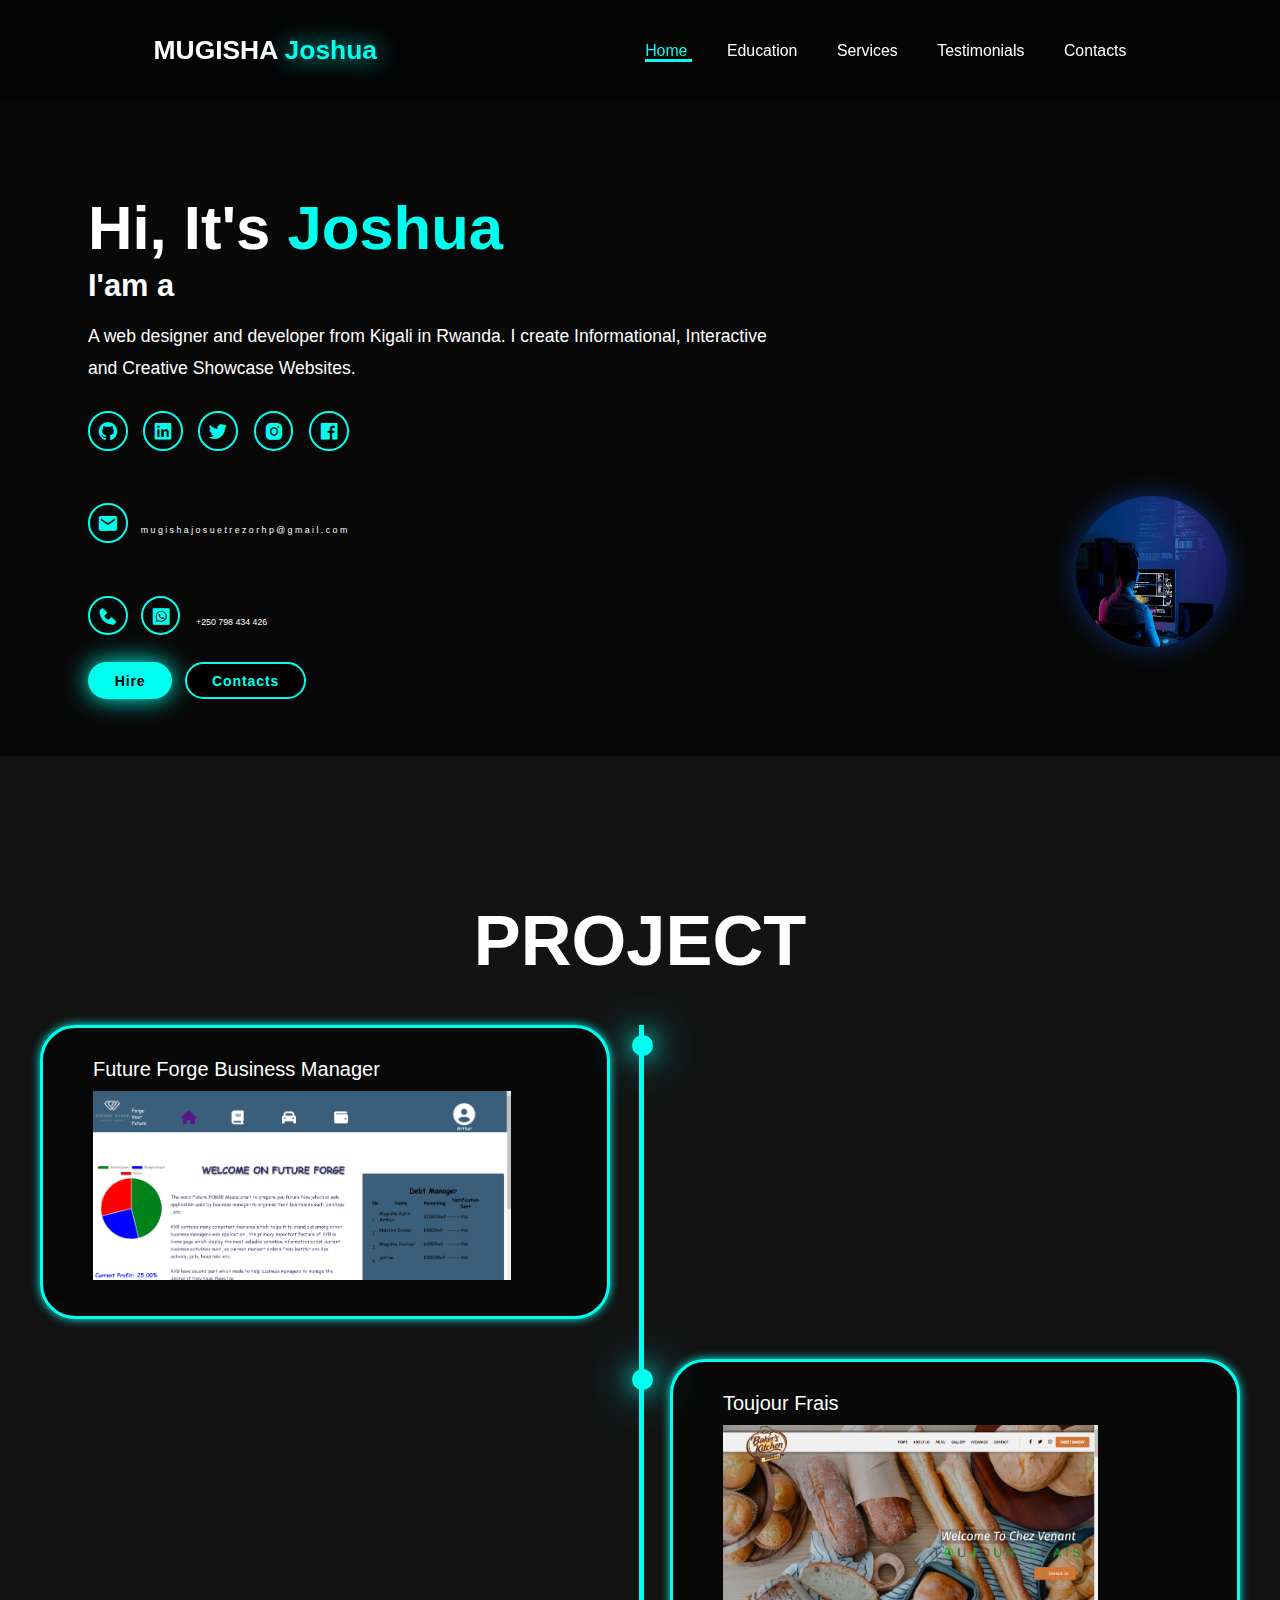
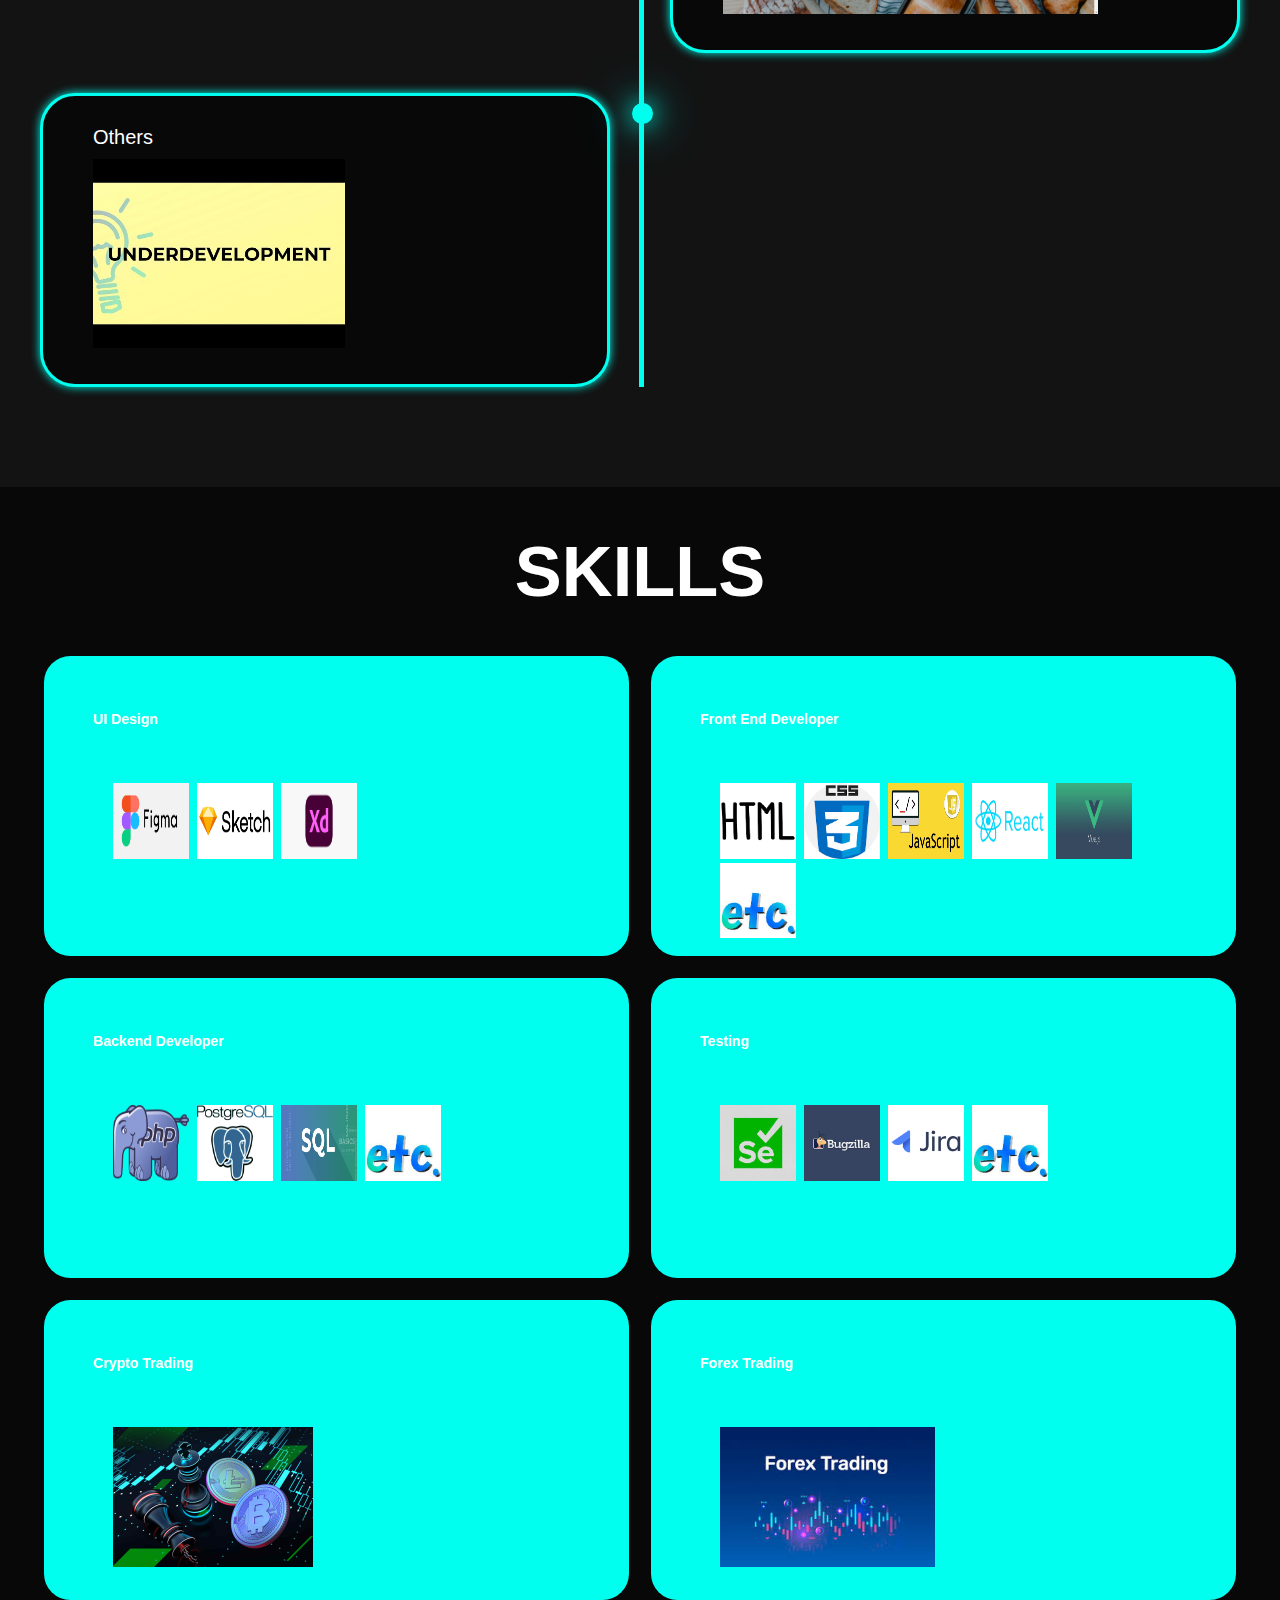
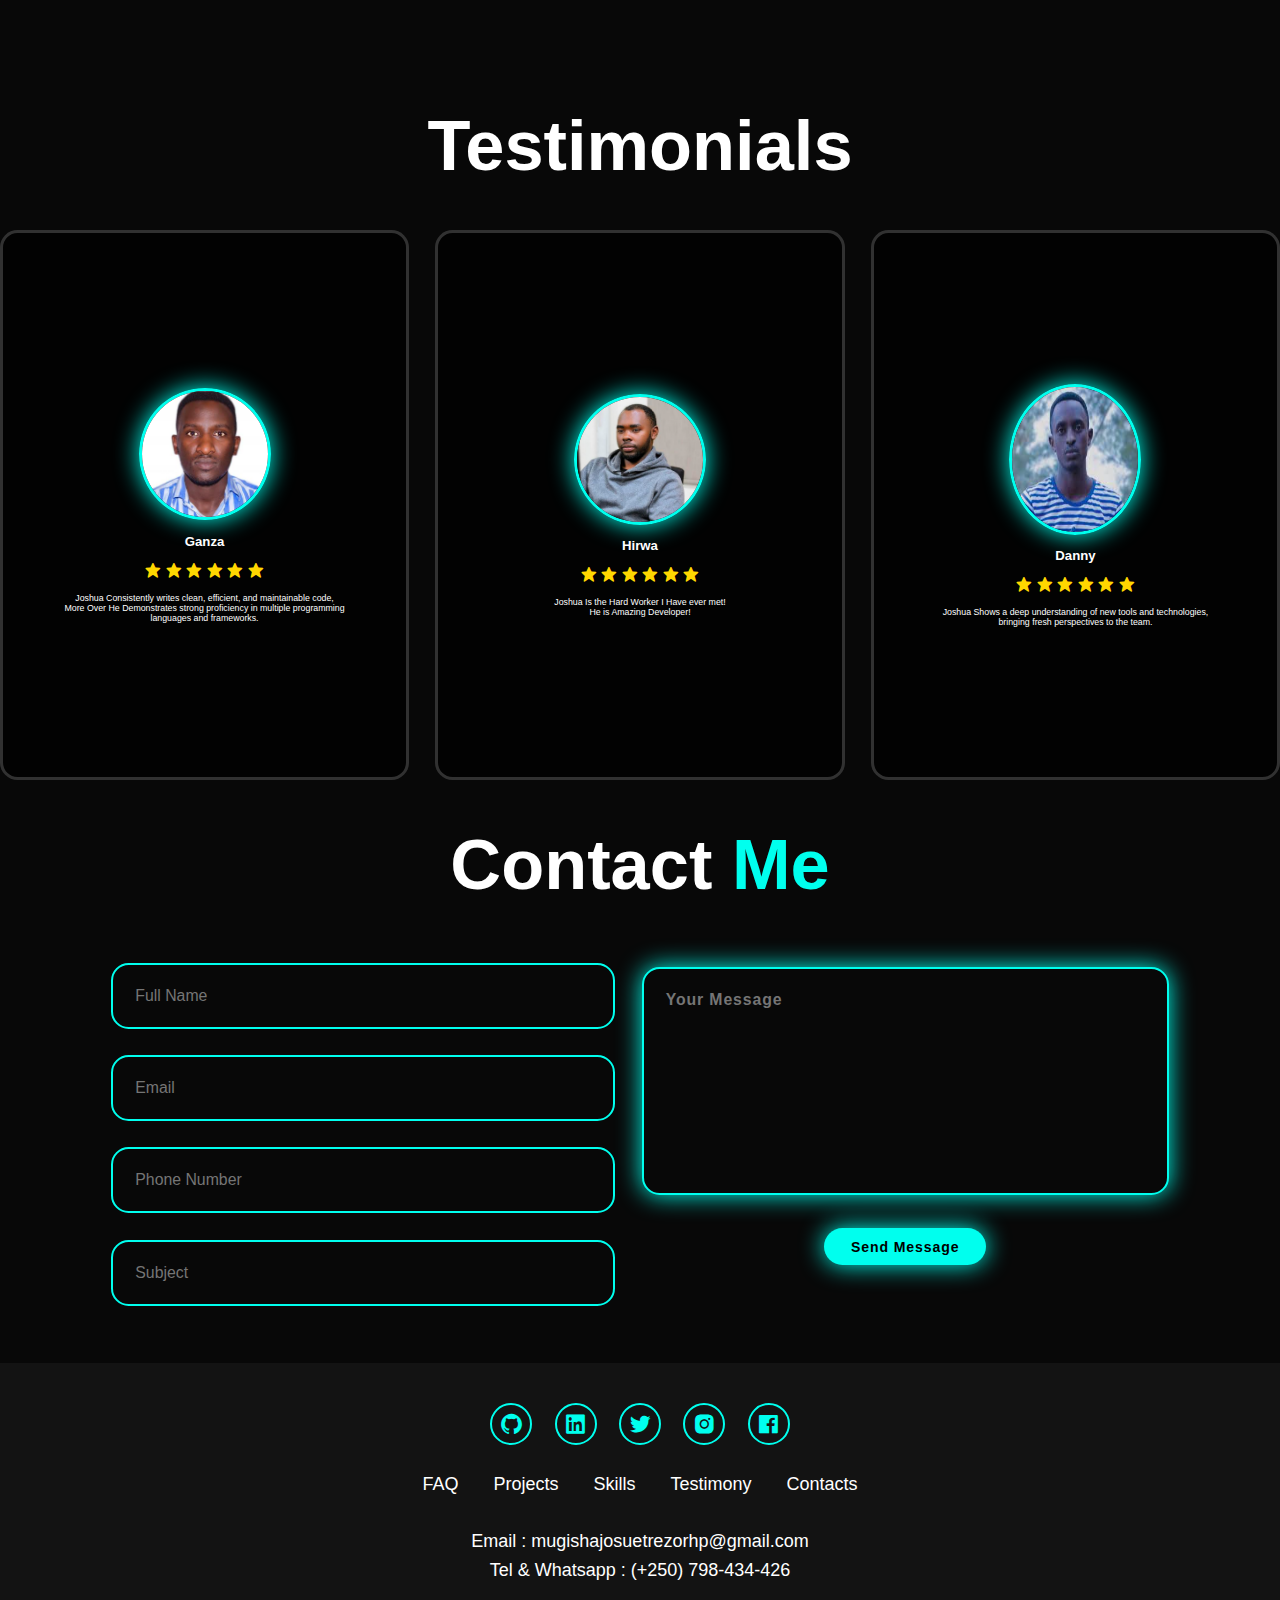
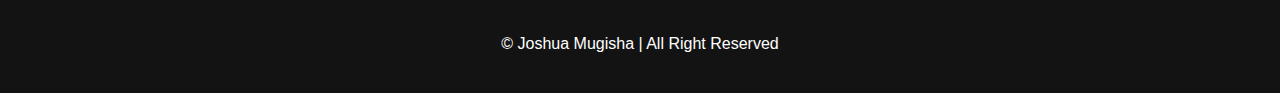
==== commit 70f4ed58: "i have changed the image" ====
--- a/index.html
+++ b/index.html
@@ -1,13 +1,10 @@
 <!DOCTYPE html>
 <html lang="en">
   <head>
-    <meta charset="UTF-8">
-    <meta name="viewport" content="width=device-width, initial-scale=1.0">
-    <meta name="description" content="Portfolio of Mugisha Joshua, a web developer specializing in creating dynamic and beautiful web pages.">
-    <meta name="keywords" content="Mugisha Joshua, Joshua developer, Mugisha Joshua Developer, Joshua developer, Best Developer in Rwanda">
-    <meta name="author" content="Mugisha Joshua">
-    <title>MUGISHA Joshua</title>
-    <link rel="icon" type="image/png" href="assets/img/1.jpg" style="border-radius: 1cm;">
+    <meta charset="UTF-8" />
+    <meta name="viewport" content="width=device-width, initial-scale=1.0" />
+    <title>Joshua Developer</title>
+    <link rel="icon" type="image/png" href="assets/img/fav.png">
     <link rel="stylesheet" href="assets/css/style.css" />
     <link
       href="https://unpkg.com/boxicons@2.1.4/css/boxicons.min.css"
@@ -25,8 +22,8 @@
 
       <nav class="navbar">
         <a href="#home" class="active"> Home </a>
-        <a href="#education"> Projects </a>
-        <a href="#services"> Skills </a>
+        <a href="#education"> Education </a>
+        <a href="#services"> Services </a>
         <a href="#testimonials"> Testimonials </a>
         <a href="#contacts"> Contacts </a>
         
@@ -39,9 +36,9 @@
         <h1>Hi, It's <span>Joshua</span></h1>
         <h3 class="text-animation">I'am a <span></span></h3>
         <p>
-         <b>MUGISHA Joshua - Web Designer, Developer, Forex & Crypto Trader from Kigali, Rwanda</b> <br>
-
-A skilled web designer and developer from Kigali, Rwanda. I specialize in creating informational, interactive, and creative showcase websites. Additionally, I am an experienced forex and crypto trader. Connect with me to bring your web projects to life and explore opportunities in the dynamic world of trading.
+          A web designer and developer from
+          Kigali in Rwanda. I create Informational, Interactive
+          and Creative Showcase Websites.
         </p>
 
         <div class="social-icons">
@@ -63,7 +60,7 @@
       </div>
 
       <div class="home-img" >
-        <img src="assets/img/21.avif" alt="" id="pic" />
+        <img src="assets/img/111.jpg" alt="" id="pic" />
       </div>
     </section>
 
--- a/assets/css/style.css
+++ b/assets/css/style.css
@@ -77,7 +77,7 @@
   align-items: center;
   justify-content: space-between; /* Adjust horizontal alignment */
   gap: 15rem;
-  height: 26cm;
+  height: 20cm;
 }
 
 .home-content {
@@ -117,13 +117,13 @@
   top: 3rem;
   width: 32vw;
   border-radius: 50%;
-  box-shadow: 0 0 25px var(--main-color);
+  box-shadow: 0 0 25px #0B3176;
   cursor: pointer;
   transition: 0.4s ease-in-out;
 }
 .home-img img:hover {
-  box-shadow: 0 0 25px var(--main-color), 0 0 50px var(--main-color),
-    0 0 100px var(--main-color);
+  box-shadow: 0 0 25px var(--main-color), 0 0 50px #0B3176,
+    0 0 100px #0B3176;
 }
 .home-content p {
   font-size: 2rem;
@@ -223,15 +223,11 @@
   }
   41%,
   80% {
+    content: "Web Developer";
+  }
+  61%,
+  80% {
     content: "Software Tester";
-  }
-  41%,
-  100% {
-    content: "Crypto Trader And Investor";
-  }
-  61%,
-  120% {
-    content: "Forex Trader";
   }
 }
 @keyframes typing {
@@ -550,7 +546,9 @@
   font-size: 16px;
   color: white;
 }
-
+#pic{
+  height: 13cm;
+}
 @media (max-width: 1285px) {
   html {
     font-size: 55%;
